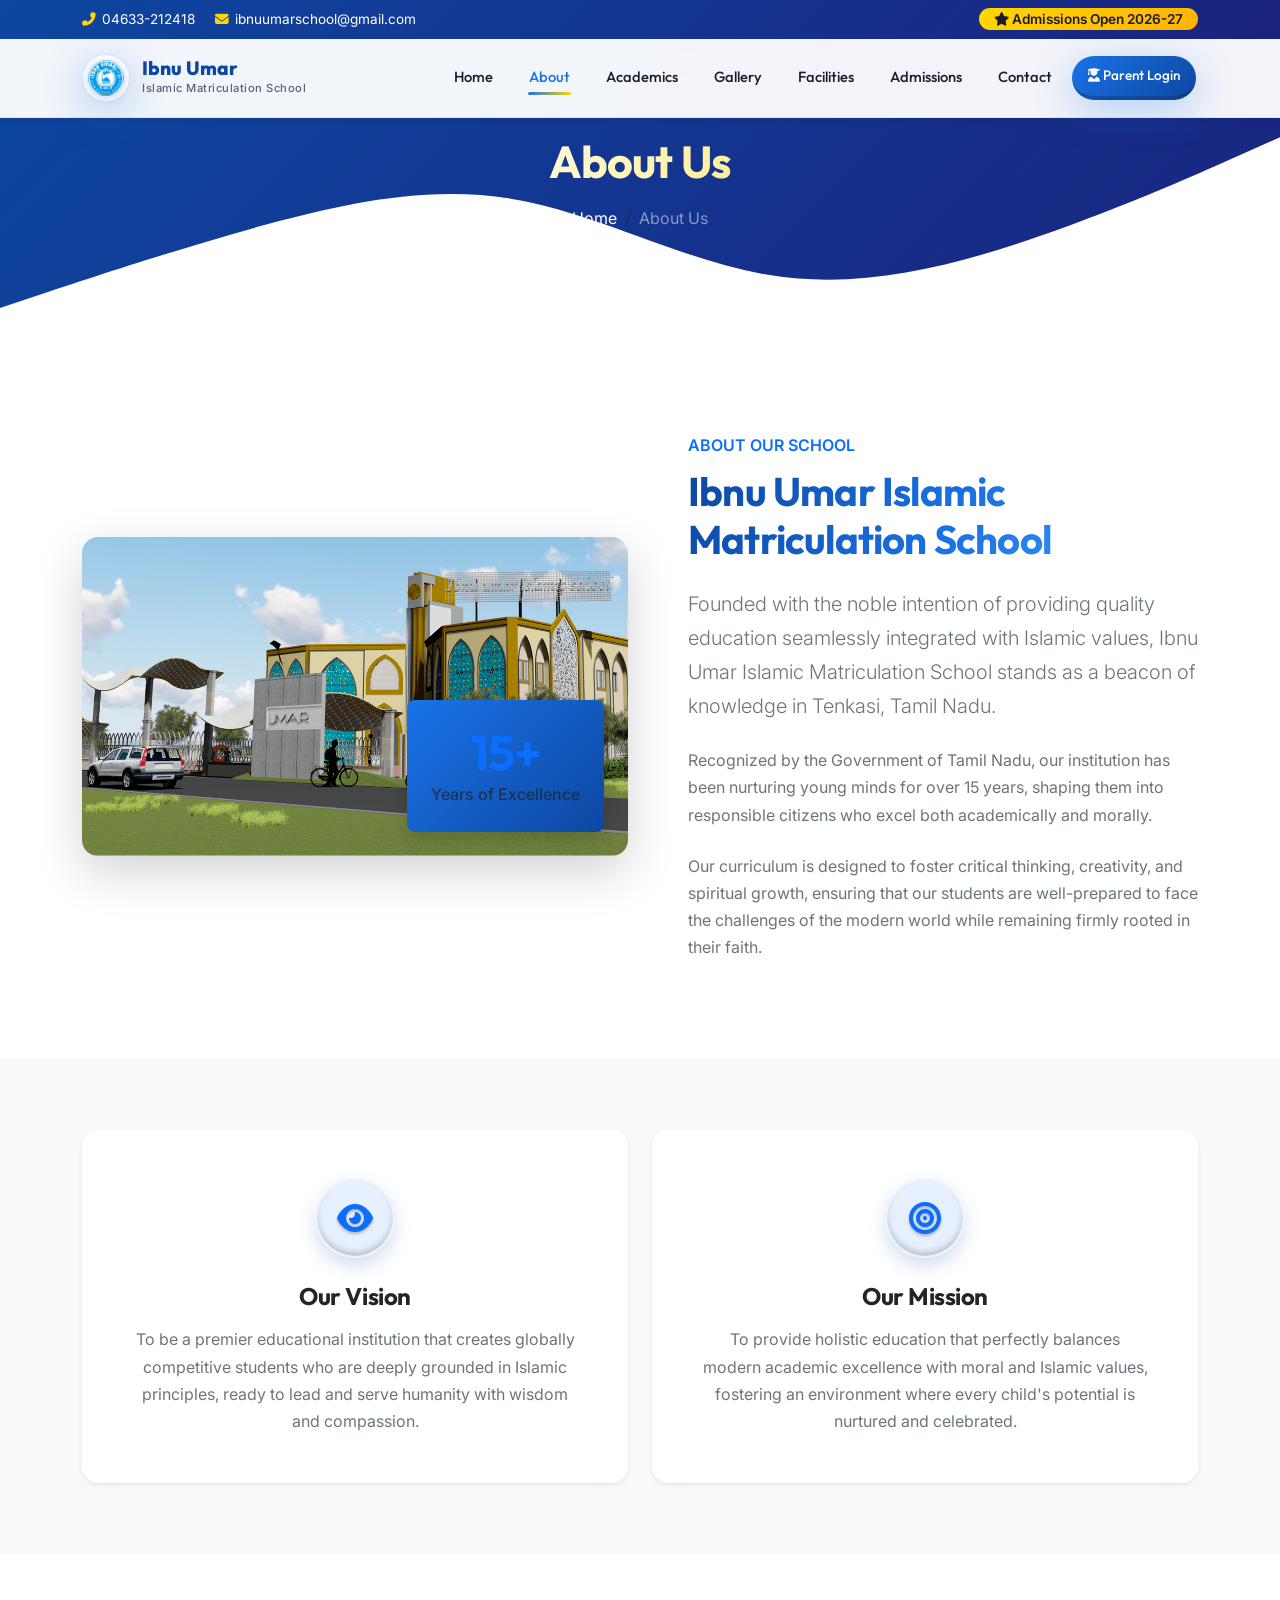
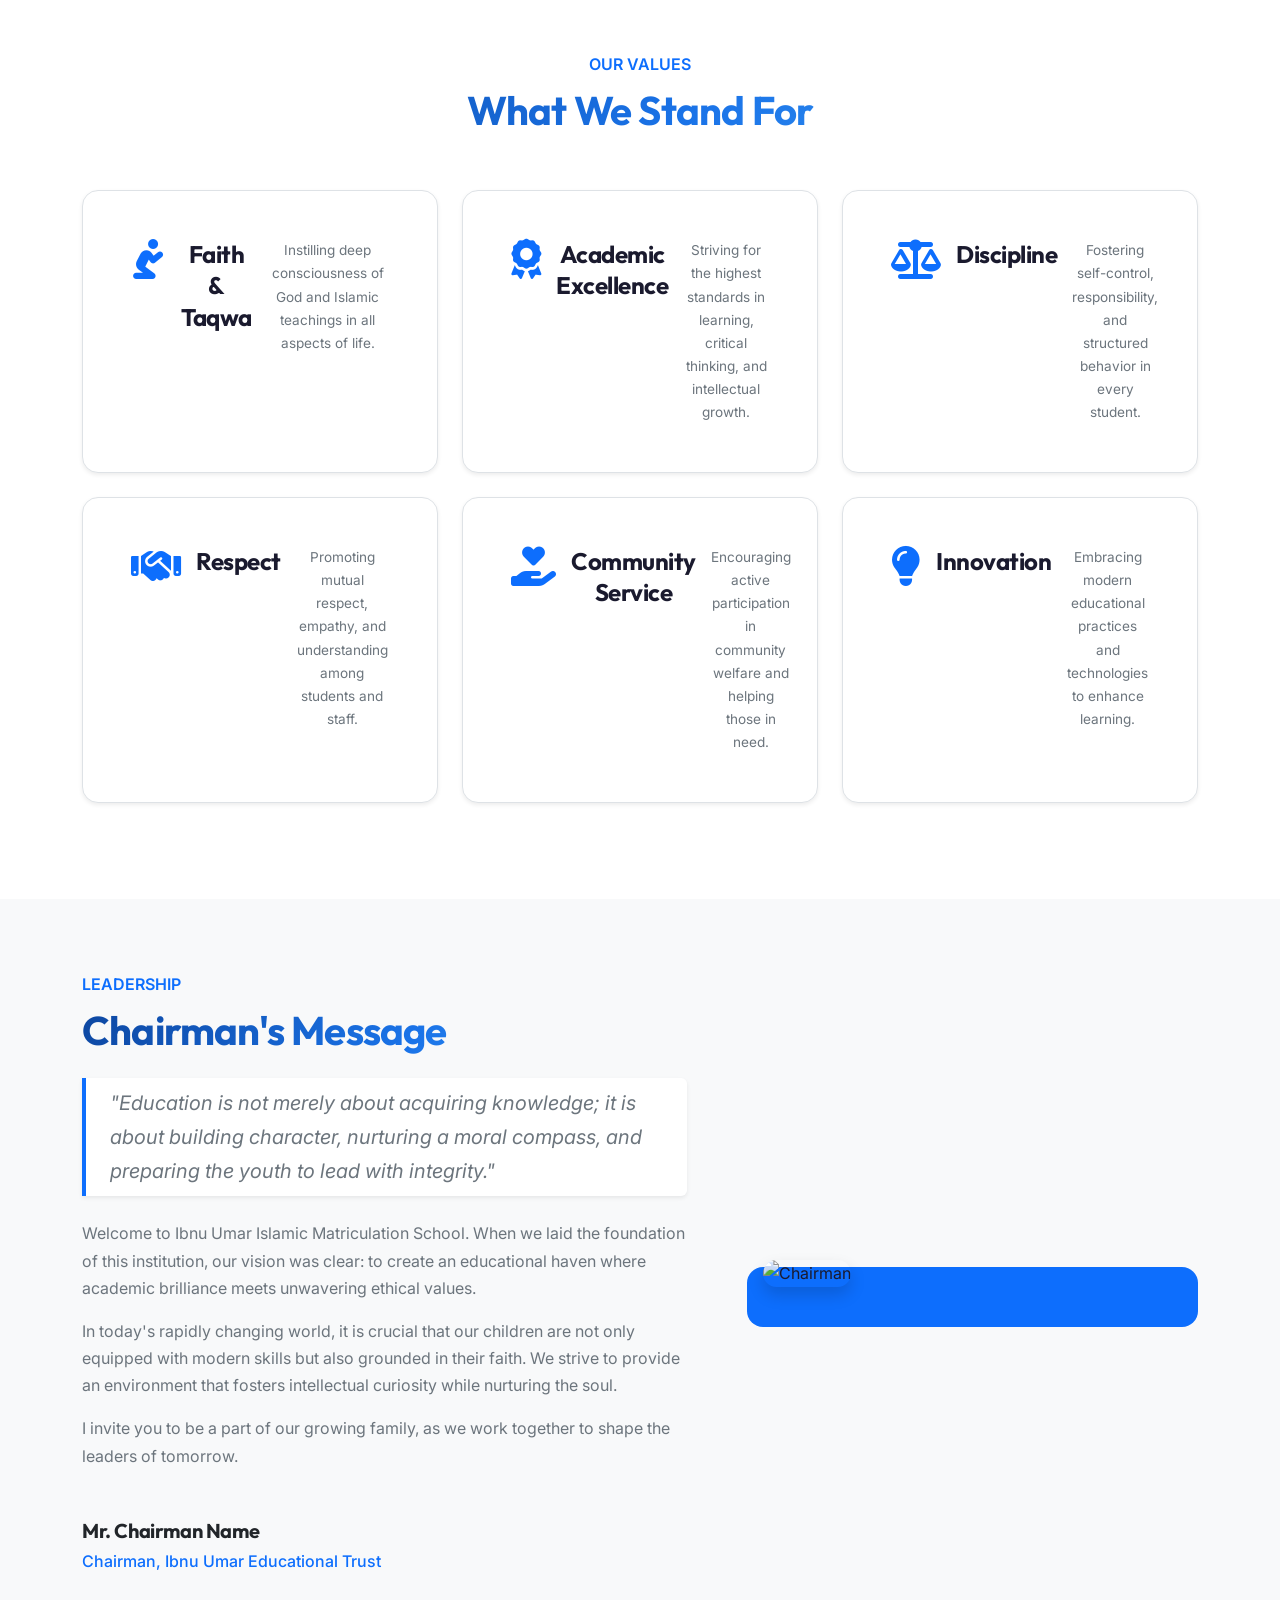
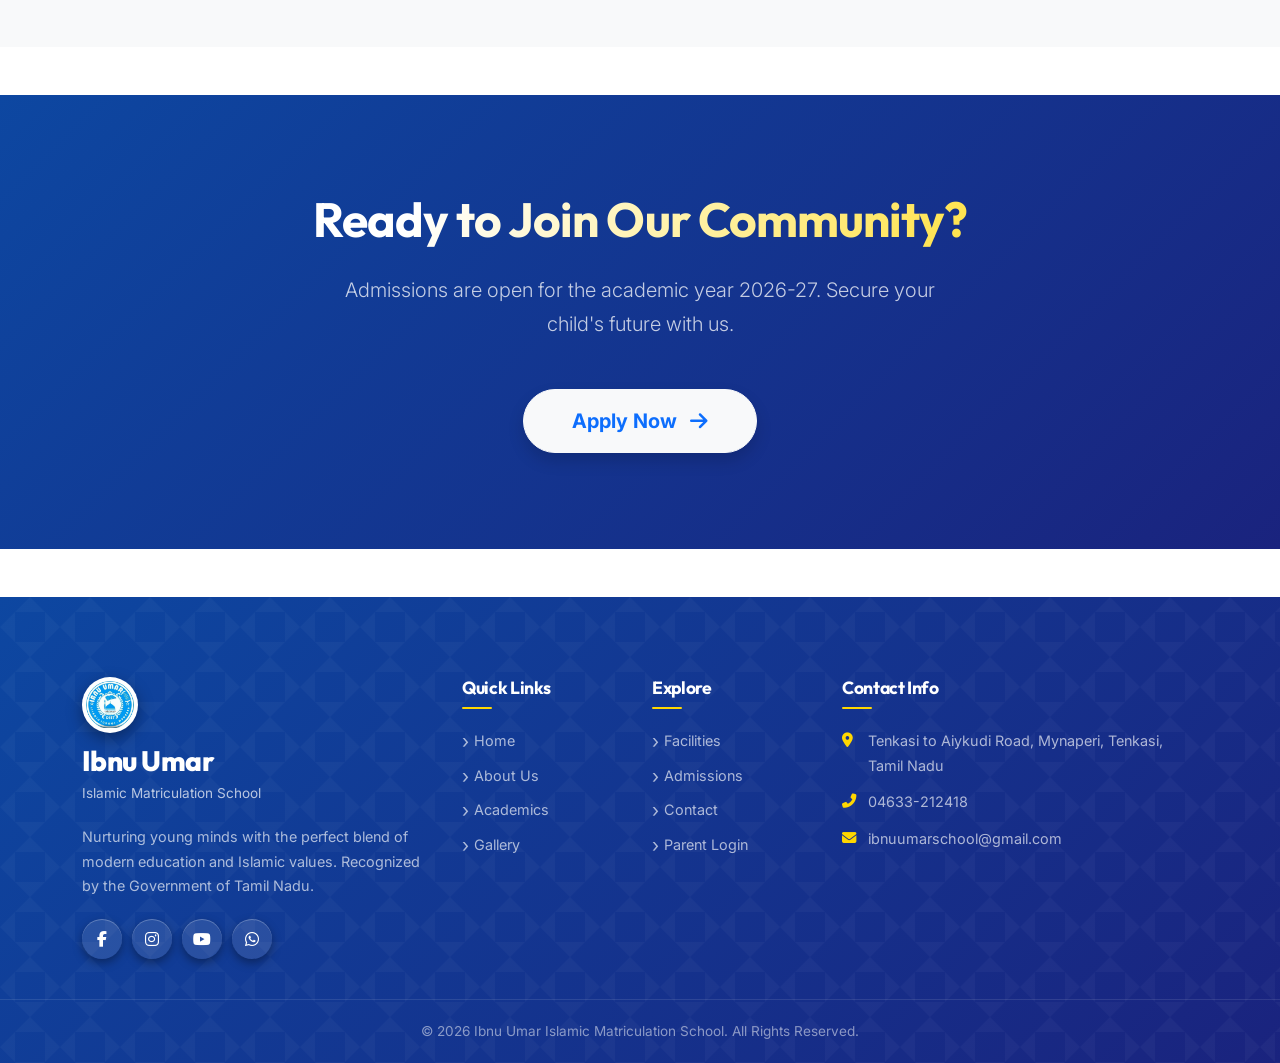
==== about.html @ 764c90fe "Add files via upload" ====
<!DOCTYPE html>
<html lang="en">
<head>
    <meta charset="UTF-8">
    <meta name="viewport" content="width=device-width, initial-scale=1.0">
    <meta name="theme-color" content="#0d47a1">
    <link rel="icon" type="image/png" href="images/logo.png">
    <title>About Us | Ibnu Umar Islamic Matriculation School</title>
    <!-- Bootstrap CSS -->
    <link href="https://cdn.jsdelivr.net/npm/bootstrap@5.3.2/dist/css/bootstrap.min.css" rel="stylesheet">
    <!-- Font Awesome -->
    <link href="https://cdnjs.cloudflare.com/ajax/libs/font-awesome/6.4.2/css/all.min.css" rel="stylesheet">
    <!-- AOS CSS -->
    <link href="https://cdn.jsdelivr.net/npm/aos@2.3.4/dist/aos.css" rel="stylesheet">
    <!-- Google Fonts -->
    <link href="https://fonts.googleapis.com/css2?family=Outfit:wght@400;500;600;700;800;900&family=Inter:wght@300;400;500;600&family=Amiri:wght@400;700&display=swap" rel="stylesheet">
    <!-- Custom CSS -->
    <link href="css/style.css" rel="stylesheet">
</head>
<body>
    <!-- Preloader -->
    <div id="preloader">
        <div class="loader"></div>
    </div>

    <!-- Top Bar -->
    <div class="top-bar">
        <div class="container">
            <div class="top-bar-content">
                <div class="top-bar-left">
                    <span><i class="fas fa-phone-alt"></i> 04633-212418</span>
                    <span><i class="fas fa-envelope"></i> ibnuumarschool@gmail.com</span>
                </div>
                <div class="top-bar-right">
                    <span class="admission-badge"><i class="fas fa-star"></i> Admissions Open 2026-27</span>
                </div>
            </div>
        </div>
    </div>

    <!-- Navbar -->
    <nav class="navbar navbar-expand-lg fixed-top" id="mainNavbar">
        <div class="container">
            <a class="navbar-brand" href="index.html">
                <div class="brand-wrapper">
                    <div class="brand-icon">
                        <img src="images/logo.png" alt="Ibnu Umar School Logo" class="brand-logo" onerror="this.remove()">
                    </div>
                    <div class="brand-text">
                        <span class="brand-name">Ibnu Umar</span>
                        <span class="brand-tagline">Islamic Matriculation School</span>
                    </div>
                </div>
            </a>
            <button class="navbar-toggler" type="button" data-bs-toggle="collapse" data-bs-target="#navbarNav">
                <span class="navbar-toggler-icon"></span>
            </button>
            <div class="collapse navbar-collapse" id="navbarNav">
                <ul class="navbar-nav ms-auto">
                    <li class="nav-item"><a class="nav-link" href="index.html">Home</a></li>
                    <li class="nav-item"><a class="nav-link active" href="about.html">About</a></li>
                    <li class="nav-item"><a class="nav-link" href="academics.html">Academics</a></li>
                    <li class="nav-item"><a class="nav-link" href="gallery.html">Gallery</a></li>
                    <li class="nav-item"><a class="nav-link" href="facilities.html">Facilities</a></li>
                    <li class="nav-item"><a class="nav-link" href="admissions.html">Admissions</a></li>
                    <li class="nav-item"><a class="nav-link" href="contact.html">Contact</a></li>
                    <li class="nav-item"><a class="nav-link btn-parent-login" href="https://ibnuumar.mspeducare.com/" target="_blank"><i class="fas fa-user-graduate"></i> Parent Login</a></li>
                </ul>
            </div>
        </div>
    </nav>

    <!-- Page Header Banner -->
    <header class="page-header position-relative bg-primary text-white pt-5">
        <div class="islamic-pattern"></div>
        <div class="container position-relative z-1 pt-5 pb-4">
            <div class="row align-items-center">
                <div class="col-12 text-center" data-aos="fade-up">
                    <h1 class="display-4 fw-bold mb-3">About Us</h1>
                    <nav aria-label="breadcrumb">
                        <ol class="breadcrumb justify-content-center mb-0">
                            <li class="breadcrumb-item"><a href="index.html" class="text-white text-decoration-none">Home</a></li>
                            <li class="breadcrumb-item active text-white-50" aria-current="page">About Us</li>
                        </ol>
                    </nav>
                </div>
            </div>
        </div>
        <div class="wave-bottom position-absolute bottom-0 w-100">
            <svg xmlns="http://www.w3.org/2000/svg" viewBox="0 0 1440 320"><path fill="#ffffff" fill-opacity="1" d="M0,288L48,272C96,256,192,224,288,197.3C384,171,480,149,576,165.3C672,181,768,235,864,250.7C960,267,1056,245,1152,213.3C1248,181,1344,139,1392,117.3L1440,96L1440,320L1392,320C1344,320,1248,320,1152,320C1056,320,960,320,864,320C768,320,672,320,576,320C480,320,384,320,288,320C192,320,96,320,48,320L0,320Z"></path></svg>
        </div>
    </header>

    <!-- About Us Section -->
    <section class="section-white py-5 my-5">
        <div class="container">
            <div class="row align-items-center gy-5">
                <div class="col-lg-6" data-aos="fade-right">
                    <div class="about-image-wrapper position-relative">
                        <img src="images/campus.png" alt="Ibnu Umar Islamic Matriculation School Building" class="img-fluid rounded-4 shadow-lg w-100">
                        <div class="experience-badge position-absolute bottom-0 end-0 bg-white p-4 m-4 rounded-3 shadow text-center">
                            <h3 class="text-primary fw-bold mb-0 display-5">15+</h3>
                            <p class="text-muted mb-0 fw-medium">Years of Excellence</p>
                        </div>
                    </div>
                </div>
                <div class="col-lg-6 ps-lg-5" data-aos="fade-left">
                    <span class="section-badge text-primary fw-semibold mb-2 d-inline-block text-uppercase letter-spacing-1">About Our School</span>
                    <h2 class="mb-4 fw-bold display-6">Ibnu Umar Islamic Matriculation School</h2>
                    <p class="text-secondary lead mb-4">Founded with the noble intention of providing quality education seamlessly integrated with Islamic values, Ibnu Umar Islamic Matriculation School stands as a beacon of knowledge in Tenkasi, Tamil Nadu.</p>
                    <p class="text-secondary mb-4">Recognized by the Government of Tamil Nadu, our institution has been nurturing young minds for over 15 years, shaping them into responsible citizens who excel both academically and morally.</p>
                    <p class="text-secondary mb-0">Our curriculum is designed to foster critical thinking, creativity, and spiritual growth, ensuring that our students are well-prepared to face the challenges of the modern world while remaining firmly rooted in their faith.</p>
                </div>
            </div>
        </div>
    </section>

    <!-- Vision & Mission Section -->
    <section class="section-light py-5 bg-light my-5">
        <div class="container py-4">
            <div class="row gy-4">
                <div class="col-md-6" data-aos="fade-up" data-aos-delay="100">
                    <div class="glass-card-white card border-0 shadow-sm h-100 p-5 rounded-4 bg-white transition-hover">
                        <div class="card-body text-center p-0">
                            <div class="icon-wrapper bg-primary bg-opacity-10 text-primary rounded-circle d-inline-flex align-items-center justify-content-center mb-4" style="width: 80px; height: 80px; font-size: 2rem;">
                                <i class="fas fa-eye"></i>
                            </div>
                            <h3 class="card-title h4 mb-3 fw-bold">Our Vision</h3>
                            <p class="card-text text-secondary mb-0">To be a premier educational institution that creates globally competitive students who are deeply grounded in Islamic principles, ready to lead and serve humanity with wisdom and compassion.</p>
                        </div>
                    </div>
                </div>
                <div class="col-md-6" data-aos="fade-up" data-aos-delay="200">
                    <div class="glass-card-white card border-0 shadow-sm h-100 p-5 rounded-4 bg-white transition-hover">
                        <div class="card-body text-center p-0">
                            <div class="icon-wrapper bg-primary bg-opacity-10 text-primary rounded-circle d-inline-flex align-items-center justify-content-center mb-4" style="width: 80px; height: 80px; font-size: 2rem;">
                                <i class="fas fa-bullseye"></i>
                            </div>
                            <h3 class="card-title h4 mb-3 fw-bold">Our Mission</h3>
                            <p class="card-text text-secondary mb-0">To provide holistic education that perfectly balances modern academic excellence with moral and Islamic values, fostering an environment where every child's potential is nurtured and celebrated.</p>
                        </div>
                    </div>
                </div>
            </div>
        </div>
    </section>

    <!-- Our Core Values Section -->
    <section class="section-white py-5 my-5">
        <div class="container">
            <div class="row mb-5" data-aos="fade-up">
                <div class="col-12 text-center">
                    <span class="section-badge text-primary fw-semibold mb-2 d-inline-block text-uppercase letter-spacing-1">Our Values</span>
                    <h2 class="fw-bold display-6">What We Stand For</h2>
                </div>
            </div>
            <div class="row g-4">
                <div class="col-lg-4 col-md-6" data-aos="fade-up" data-aos-delay="100">
                    <div class="value-card text-center p-5 rounded-4 border h-100 transition-hover bg-white shadow-sm hover-shadow">
                        <i class="fas fa-pray text-primary fs-1 mb-4"></i>
                        <h4 class="mb-3 fw-bold">Faith & Taqwa</h4>
                        <p class="text-secondary mb-0">Instilling deep consciousness of God and Islamic teachings in all aspects of life.</p>
                    </div>
                </div>
                <div class="col-lg-4 col-md-6" data-aos="fade-up" data-aos-delay="200">
                    <div class="value-card text-center p-5 rounded-4 border h-100 transition-hover bg-white shadow-sm hover-shadow">
                        <i class="fas fa-award text-primary fs-1 mb-4"></i>
                        <h4 class="mb-3 fw-bold">Academic Excellence</h4>
                        <p class="text-secondary mb-0">Striving for the highest standards in learning, critical thinking, and intellectual growth.</p>
                    </div>
                </div>
                <div class="col-lg-4 col-md-6" data-aos="fade-up" data-aos-delay="300">
                    <div class="value-card text-center p-5 rounded-4 border h-100 transition-hover bg-white shadow-sm hover-shadow">
                        <i class="fas fa-scale-balanced text-primary fs-1 mb-4"></i>
                        <h4 class="mb-3 fw-bold">Discipline</h4>
                        <p class="text-secondary mb-0">Fostering self-control, responsibility, and structured behavior in every student.</p>
                    </div>
                </div>
                <div class="col-lg-4 col-md-6" data-aos="fade-up" data-aos-delay="400">
                    <div class="value-card text-center p-5 rounded-4 border h-100 transition-hover bg-white shadow-sm hover-shadow">
                        <i class="fas fa-handshake text-primary fs-1 mb-4"></i>
                        <h4 class="mb-3 fw-bold">Respect</h4>
                        <p class="text-secondary mb-0">Promoting mutual respect, empathy, and understanding among students and staff.</p>
                    </div>
                </div>
                <div class="col-lg-4 col-md-6" data-aos="fade-up" data-aos-delay="500">
                    <div class="value-card text-center p-5 rounded-4 border h-100 transition-hover bg-white shadow-sm hover-shadow">
                        <i class="fas fa-hand-holding-heart text-primary fs-1 mb-4"></i>
                        <h4 class="mb-3 fw-bold">Community Service</h4>
                        <p class="text-secondary mb-0">Encouraging active participation in community welfare and helping those in need.</p>
                    </div>
                </div>
                <div class="col-lg-4 col-md-6" data-aos="fade-up" data-aos-delay="600">
                    <div class="value-card text-center p-5 rounded-4 border h-100 transition-hover bg-white shadow-sm hover-shadow">
                        <i class="fas fa-lightbulb text-primary fs-1 mb-4"></i>
                        <h4 class="mb-3 fw-bold">Innovation</h4>
                        <p class="text-secondary mb-0">Embracing modern educational practices and technologies to enhance learning.</p>
                    </div>
                </div>
            </div>
        </div>
    </section>

    <!-- Chairman's Message Section -->
    <section class="section-light py-5 bg-light my-5">
        <div class="container py-4">
            <div class="row align-items-center gy-5 flex-md-row-reverse">
                <div class="col-lg-5" data-aos="fade-left">
                    <div class="position-relative p-3">
                        <div class="position-absolute top-0 end-0 w-100 h-100 bg-primary rounded-4 opacity-10 mt-4 ms-4"></div>
                        <img src="https://placehold.co/500x600/1a73e8/ffffff?text=Chairman" alt="Chairman" class="img-fluid rounded-4 shadow position-relative w-100">
                    </div>
                </div>
                <div class="col-lg-7 pe-lg-5" data-aos="fade-right">
                    <span class="section-badge text-primary fw-semibold mb-2 d-inline-block text-uppercase letter-spacing-1">Leadership</span>
                    <h2 class="mb-4 fw-bold display-6">Chairman's Message</h2>
                    <blockquote class="blockquote mb-4 border-start border-primary border-4 ps-4 py-2 bg-white rounded-end shadow-sm">
                        <p class="fst-italic text-secondary mb-0">"Education is not merely about acquiring knowledge; it is about building character, nurturing a moral compass, and preparing the youth to lead with integrity."</p>
                    </blockquote>
                    <p class="text-secondary">Welcome to Ibnu Umar Islamic Matriculation School. When we laid the foundation of this institution, our vision was clear: to create an educational haven where academic brilliance meets unwavering ethical values.</p>
                    <p class="text-secondary">In today's rapidly changing world, it is crucial that our children are not only equipped with modern skills but also grounded in their faith. We strive to provide an environment that fosters intellectual curiosity while nurturing the soul.</p>
                    <p class="text-secondary">I invite you to be a part of our growing family, as we work together to shape the leaders of tomorrow.</p>
                    <div class="mt-5 d-flex align-items-center">
                        <div>
                            <h5 class="mb-1 fw-bold text-dark">Mr. Chairman Name</h5>
                            <p class="text-primary fw-medium mb-0">Chairman, Ibnu Umar Educational Trust</p>
                        </div>
                    </div>
                </div>
            </div>
        </div>
    </section>

    <!-- CTA Section -->
    <section class="section-gradient py-5 bg-primary text-white text-center position-relative overflow-hidden my-5">
        <div class="islamic-pattern opacity-25"></div>
        <div class="container position-relative z-1 py-5" data-aos="zoom-in">
            <h2 class="mb-4 fw-bold display-5">Ready to Join Our Community?</h2>
            <p class="lead mb-5 opacity-75 mx-auto" style="max-width: 600px;">Admissions are open for the academic year 2026-27. Secure your child's future with us.</p>
            <a href="admissions.html" class="btn btn-light btn-lg px-5 py-3 rounded-pill fw-bold text-primary shadow hover-scale transition-all">Apply Now <i class="fas fa-arrow-right ms-2"></i></a>
        </div>
    </section>

    <!-- Footer -->
    <footer class="footer" id="footer">
        <div class="footer-pattern"></div>
        <div class="container">
            <div class="row g-4">
                <div class="col-lg-4 col-md-6">
                    <div class="footer-widget">
                        <div class="footer-brand">
                            <img src="images/logo.png" alt="Ibnu Umar School Logo" class="footer-logo" onerror="this.remove()">
                            <h3>Ibnu Umar</h3>
                            <p>Islamic Matriculation School</p>
                        </div>
                        <p class="footer-desc">Nurturing young minds with the perfect blend of modern education and Islamic values. Recognized by the Government of Tamil Nadu.</p>
                        <div class="footer-social">
                            <a href="#"><i class="fab fa-facebook-f"></i></a>
                            <a href="#"><i class="fab fa-instagram"></i></a>
                            <a href="#"><i class="fab fa-youtube"></i></a>
                            <a href="#"><i class="fab fa-whatsapp"></i></a>
                        </div>
                    </div>
                </div>
                <div class="col-lg-2 col-md-6">
                    <div class="footer-widget">
                        <h4>Quick Links</h4>
                        <ul class="footer-links">
                            <li><a href="index.html">Home</a></li>
                            <li><a href="about.html">About Us</a></li>
                            <li><a href="academics.html">Academics</a></li>
                            <li><a href="gallery.html">Gallery</a></li>
                        </ul>
                    </div>
                </div>
                <div class="col-lg-2 col-md-6">
                    <div class="footer-widget">
                        <h4>Explore</h4>
                        <ul class="footer-links">
                            <li><a href="facilities.html">Facilities</a></li>
                            <li><a href="admissions.html">Admissions</a></li>
                            <li><a href="contact.html">Contact</a></li>
                            <li><a href="https://ibnuumar.mspeducare.com/" target="_blank">Parent Login</a></li>
                        </ul>
                    </div>
                </div>
                <div class="col-lg-4 col-md-6">
                    <div class="footer-widget">
                        <h4>Contact Info</h4>
                        <div class="footer-contact">
                            <p><i class="fas fa-map-marker-alt"></i> Tenkasi to Aiykudi Road, Mynaperi, Tenkasi, Tamil Nadu</p>
                            <p><i class="fas fa-phone-alt"></i> 04633-212418</p>
                            <p><i class="fas fa-envelope"></i> ibnuumarschool@gmail.com</p>
                        </div>
                    </div>
                </div>
            </div>
        </div>
        <div class="footer-bottom">
            <div class="container">
                <p>&copy; 2026 Ibnu Umar Islamic Matriculation School. All Rights Reserved.</p>
            </div>
        </div>
    </footer>

    <!-- Back to Top -->
    <button class="back-to-top" id="backToTop">
        <i class="fas fa-chevron-up"></i>
    </button>

    <!-- Bootstrap JS -->
    <script src="https://cdn.jsdelivr.net/npm/bootstrap@5.3.2/dist/js/bootstrap.bundle.min.js"></script>
    <!-- AOS JS -->
    <script src="https://cdn.jsdelivr.net/npm/aos@2.3.4/dist/aos.js"></script>
    <!-- Custom JS -->
    <script src="js/main.js"></script>
    <script>
        document.addEventListener('DOMContentLoaded', function() {
            AOS.init({
                duration: 800,
                once: true,
                offset: 50
            });
        });
    </script>
</body>
</html>
---- css/style.css ----
/* ============================================
   IBNU UMAR ISLAMIC MATRICULATION SCHOOL
   Custom Stylesheet — Design System
   ============================================ */

/* ---------- CSS Variables ---------- */
:root {
    --primary: #1a73e8;
    --primary-dark: #0d47a1;
    --primary-light: #4a9af5;
    --accent: #ffd700;
    --accent-dark: #c7a600;
    --bg-white: #ffffff;
    --bg-light: #f0f4ff;
    --bg-soft: #e8eeff;
    --text-dark: #1a1a2e;
    --text-muted: #5a6075;
    --text-light: #8892a8;
    --gradient-1: linear-gradient(135deg, #1a73e8 0%, #0d47a1 100%);
    --gradient-2: linear-gradient(135deg, #0d47a1 0%, #1a237e 100%);
    --gradient-3: linear-gradient(135deg, #ffd700 0%, #ffb300 100%);
    --gradient-gold: linear-gradient(135deg, #ffd700, #f0c000, #ffd700);
    --glass-bg: rgba(255, 255, 255, 0.15);
    --glass-border: rgba(255, 255, 255, 0.25);
    --shadow-sm: 0 2px 10px rgba(0, 0, 0, 0.08);
    --shadow-md: 0 5px 25px rgba(0, 0, 0, 0.1);
    --shadow-lg: 0 10px 40px rgba(0, 0, 0, 0.12);
    --shadow-xl: 0 20px 60px rgba(0, 0, 0, 0.15);
    --shadow-blue: 0 10px 40px rgba(26, 115, 232, 0.3);
    --shadow-gold: 0 5px 20px rgba(255, 215, 0, 0.4);
    --radius-sm: 8px;
    --radius-md: 12px;
    --radius-lg: 20px;
    --radius-xl: 30px;
    --font-heading: 'Outfit', 'Poppins', sans-serif;
    --font-body: 'Inter', sans-serif;
    --font-quote: 'Amiri', Georgia, serif;
    --transition: all 0.3s cubic-bezier(0.4, 0, 0.2, 1);
    --transition-slow: all 0.6s cubic-bezier(0.4, 0, 0.2, 1);
}

/* ---------- Reset & Base ---------- */
*,
*::before,
*::after {
    margin: 0;
    padding: 0;
    box-sizing: border-box;
}

html {
    scroll-behavior: smooth;
    scroll-padding-top: 100px;
}

body {
    font-family: var(--font-body);
    color: var(--text-dark);
    background: var(--bg-white);
    line-height: 1.7;
    overflow-x: hidden;
}

h1, h2, h3, h4, h5, h6 {
    font-family: var(--font-heading);
    font-weight: 700;
    line-height: 1.3;
    color: var(--text-dark);
    letter-spacing: -0.02em;
}

a {
    text-decoration: none;
    color: var(--primary);
    transition: var(--transition);
}

a:hover {
    color: var(--primary-dark);
}

img {
    max-width: 100%;
    height: auto;
}

/* ---------- Custom Scrollbar ---------- */
::-webkit-scrollbar {
    width: 10px;
}

::-webkit-scrollbar-track {
    background: var(--bg-light);
}

::-webkit-scrollbar-thumb {
    background: var(--primary);
    border-radius: 5px;
}

::-webkit-scrollbar-thumb:hover {
    background: var(--primary-dark);
}

/* ---------- Selection ---------- */
::selection {
    background: var(--primary);
    color: white;
}

/* ============================================
   TOP BAR
   ============================================ */
.top-bar {
    background: var(--gradient-2);
    color: white;
    padding: 8px 0;
    font-size: 0.85rem;
    position: relative;
    z-index: 1001;
}

.top-bar-content {
    display: flex;
    justify-content: space-between;
    align-items: center;
    flex-wrap: wrap;
    gap: 10px;
}

.top-bar-left {
    display: flex;
    gap: 20px;
    flex-wrap: wrap;
}

.top-bar-left span {
    display: flex;
    align-items: center;
    gap: 6px;
}

.top-bar-left span i {
    color: var(--accent);
}

.admission-badge {
    background: var(--gradient-3);
    color: var(--text-dark) !important;
    padding: 3px 15px;
    border-radius: 20px;
    font-weight: 600;
    animation: pulse-glow 2s infinite;
}

@keyframes pulse-glow {
    0%, 100% { box-shadow: 0 0 5px rgba(255, 215, 0, 0.5); }
    50% { box-shadow: 0 0 20px rgba(255, 215, 0, 0.8); }
}

/* ============================================
   NAVBAR
   ============================================ */
.navbar {
    background: rgba(255, 255, 255, 0.95);
    backdrop-filter: blur(20px);
    -webkit-backdrop-filter: blur(20px);
    box-shadow: var(--shadow-sm);
    padding: 10px 0;
    transition: var(--transition);
    top: var(--nav-top, 0px); /* JS pins this below the top bar + announcement ribbon */
    z-index: 1000;
    border-bottom: 1px solid rgba(26, 115, 232, 0.1);
}

.navbar.scrolled {
    padding: 5px 0;
    box-shadow: var(--shadow-md);
    background: rgba(255, 255, 255, 0.98);
}

.navbar.hidden {
    transform: translateY(-100%);
}

.brand-wrapper {
    display: flex;
    align-items: center;
    gap: 12px;
}

.brand-icon {
    width: 48px;
    height: 48px;
    background: var(--gradient-1);
    border-radius: 50%;
    display: flex;
    align-items: center;
    justify-content: center;
    color: white;
    font-size: 1.3rem;
    box-shadow: var(--shadow-blue);
    transition: var(--transition);
}

.navbar-brand:hover .brand-icon {
    transform: rotate(15deg) scale(1.1);
}

.brand-text {
    display: flex;
    flex-direction: column;
}

.brand-name {
    font-family: var(--font-heading);
    font-weight: 800;
    font-size: 1.2rem;
    color: var(--primary-dark);
    line-height: 1.1;
}

.brand-tagline {
    font-size: 0.7rem;
    color: var(--text-muted);
    font-weight: 500;
    letter-spacing: 0.5px;
}

.navbar-nav .nav-link {
    font-family: var(--font-heading);
    font-weight: 500;
    color: var(--text-dark);
    padding: 8px 16px !important;
    margin: 0 2px;
    border-radius: var(--radius-sm);
    position: relative;
    transition: var(--transition);
    font-size: 0.92rem;
}

.navbar-nav .nav-link::after {
    content: '';
    position: absolute;
    bottom: 2px;
    left: 50%;
    width: 0;
    height: 2px;
    background: var(--gradient-1);
    transition: var(--transition);
    transform: translateX(-50%);
    border-radius: 2px;
}

.navbar-nav .nav-link:hover,
.navbar-nav .nav-link.active {
    color: var(--primary);
}

.navbar-nav .nav-link:hover::after,
.navbar-nav .nav-link.active::after {
    width: 60%;
}

.btn-parent-login {
    background: var(--gradient-1) !important;
    color: white !important;
    border-radius: var(--radius-xl) !important;
    padding: 8px 20px !important;
    font-size: 0.85rem !important;
    box-shadow: var(--shadow-blue);
}

.btn-parent-login:hover {
    transform: translateY(-2px);
    box-shadow: 0 15px 40px rgba(26, 115, 232, 0.4);
}

.btn-parent-login::after {
    display: none !important;
}

.navbar-toggler {
    border: 2px solid var(--primary);
    padding: 6px 10px;
    border-radius: var(--radius-sm);
}

.navbar-toggler-icon {
    background-image: url("data:image/svg+xml,%3csvg xmlns='http://www.w3.org/2000/svg' viewBox='0 0 30 30'%3e%3cpath stroke='%231a73e8' stroke-linecap='round' stroke-miterlimit='10' stroke-width='2' d='M4 7h22M4 15h22M4 23h22'/%3e%3c/svg%3e") !important;
}

/* ============================================
   HERO SECTION
   ============================================ */
.hero-section {
    min-height: 100vh;
    display: flex;
    align-items: center;
    position: relative;
    overflow: hidden;
    background: var(--gradient-2);
    padding-top: 96px;
}

#particles-canvas {
    position: absolute;
    top: 0;
    left: 0;
    width: 100%;
    height: 100%;
    z-index: 1;
}

.hero-islamic-pattern {
    position: absolute;
    top: 0;
    left: 0;
    width: 100%;
    height: 100%;
    opacity: 0.05;
    background-image: url("data:image/svg+xml,%3Csvg xmlns='http://www.w3.org/2000/svg' width='80' height='80' viewBox='0 0 80 80'%3E%3Cg fill='%23ffffff' fill-opacity='1'%3E%3Cpath d='M40 0L20 20h40L40 0zM0 40l20-20v40L0 40zm80 0L60 20v40l20-20zM40 80l20-20H20l20 20zM40 40l20-20H20l20 20zm0 0l20 20H20l20-20z'/%3E%3C/g%3E%3C/svg%3E");
    z-index: 0;
}

.hero-content {
    position: relative;
    z-index: 2;
    color: white;
    padding: 40px 0;
}

.hero-content .hero-badge {
    display: inline-block;
    background: rgba(255, 215, 0, 0.2);
    border: 1px solid var(--accent);
    color: var(--accent);
    padding: 6px 20px;
    border-radius: var(--radius-xl);
    font-size: 0.85rem;
    font-weight: 600;
    margin-bottom: 20px;
    letter-spacing: 1px;
    text-transform: uppercase;
}

.hero-content h1 {
    font-size: 3.5rem;
    font-weight: 800;
    color: white;
    margin-bottom: 10px;
    line-height: 1.1;
}

.hero-content h1 .text-gold {
    color: var(--accent);
    display: block;
}

.typing-wrapper {
    height: 40px;
    margin-bottom: 25px;
}

.typing-text {
    font-size: 1.3rem;
    color: rgba(255, 255, 255, 0.85);
    font-weight: 300;
    border-right: 2px solid var(--accent);
    padding-right: 5px;
    animation: blink-cursor 0.7s step-end infinite;
}

@keyframes blink-cursor {
    from, to { border-color: transparent; }
    50% { border-color: var(--accent); }
}

.hero-content p {
    font-size: 1.1rem;
    opacity: 0.85;
    max-width: 500px;
    margin-bottom: 30px;
    line-height: 1.8;
}

.hero-buttons {
    display: flex;
    gap: 15px;
    flex-wrap: wrap;
}

.hero-image-wrapper {
    position: relative;
    z-index: 2;
}

.hero-image-wrapper img {
    border-radius: var(--radius-lg);
    box-shadow: var(--shadow-xl);
}

.hero-floating-card {
    position: absolute;
    background: rgba(255, 255, 255, 0.95);
    backdrop-filter: blur(10px);
    border-radius: var(--radius-md);
    padding: 15px 20px;
    box-shadow: var(--shadow-lg);
    animation: float 3s ease-in-out infinite;
    z-index: 3;
}

.hero-floating-card.card-1 {
    top: 10%;
    right: -20px;
    animation-delay: 0s;
}

.hero-floating-card.card-2 {
    bottom: 15%;
    left: -20px;
    animation-delay: 1.5s;
}

.hero-floating-card i {
    font-size: 1.5rem;
    color: var(--primary);
    margin-right: 10px;
}

.hero-floating-card .card-number {
    font-size: 1.5rem;
    font-weight: 800;
    color: var(--primary-dark);
    font-family: var(--font-heading);
}

.hero-floating-card .card-label {
    font-size: 0.75rem;
    color: var(--text-muted);
    display: block;
}

@keyframes float {
    0%, 100% { transform: translateY(0px); }
    50% { transform: translateY(-15px); }
}

/* Hero Wave */
.hero-wave {
    position: absolute;
    bottom: -2px;
    left: 0;
    width: 100%;
    z-index: 5;
    line-height: 0;
}

.hero-wave svg {
    width: 100%;
    height: 120px;
}

/* ============================================
   BUTTONS
   ============================================ */
.btn-primary-custom {
    background: var(--gradient-1);
    color: white;
    padding: 14px 35px;
    border-radius: var(--radius-xl);
    font-family: var(--font-heading);
    font-weight: 600;
    font-size: 0.95rem;
    border: none;
    cursor: pointer;
    position: relative;
    overflow: hidden;
    display: inline-flex;
    align-items: center;
    gap: 8px;
    transition: var(--transition);
    box-shadow: var(--shadow-blue);
}

.btn-primary-custom:hover {
    transform: translateY(-3px);
    box-shadow: 0 15px 40px rgba(26, 115, 232, 0.4);
    color: white;
}

.btn-primary-custom::before {
    content: '';
    position: absolute;
    top: 0;
    left: -100%;
    width: 100%;
    height: 100%;
    background: linear-gradient(90deg, transparent, rgba(255, 255, 255, 0.2), transparent);
    transition: 0.5s;
}

.btn-primary-custom:hover::before {
    left: 100%;
}

.btn-outline-custom {
    background: transparent;
    color: white;
    padding: 14px 35px;
    border-radius: var(--radius-xl);
    font-family: var(--font-heading);
    font-weight: 600;
    font-size: 0.95rem;
    border: 2px solid rgba(255, 255, 255, 0.4);
    cursor: pointer;
    display: inline-flex;
    align-items: center;
    gap: 8px;
    transition: var(--transition);
}

.btn-outline-custom:hover {
    background: white;
    color: var(--primary-dark);
    border-color: white;
    transform: translateY(-3px);
}

.btn-gold {
    background: var(--gradient-3);
    color: var(--text-dark);
    padding: 14px 35px;
    border-radius: var(--radius-xl);
    font-family: var(--font-heading);
    font-weight: 600;
    border: none;
    cursor: pointer;
    display: inline-flex;
    align-items: center;
    gap: 8px;
    transition: var(--transition);
    box-shadow: var(--shadow-gold);
}

.btn-gold:hover {
    transform: translateY(-3px);
    box-shadow: 0 15px 40px rgba(255, 215, 0, 0.5);
    color: var(--text-dark);
}

/* Glowing button animation */
.btn-glow {
    animation: glow-pulse 2s ease-in-out infinite;
}

@keyframes glow-pulse {
    0%, 100% { box-shadow: 0 0 5px rgba(26, 115, 232, 0.4), 0 0 10px rgba(26, 115, 232, 0.2); }
    50% { box-shadow: 0 0 20px rgba(26, 115, 232, 0.6), 0 0 40px rgba(26, 115, 232, 0.3); }
}

/* ============================================
   SECTION STYLES
   ============================================ */
.section {
    padding: 100px 0;
    position: relative;
}

.section-light {
    background: var(--bg-light);
}

.section-white {
    background: var(--bg-white);
}

.section-gradient {
    background: var(--gradient-2);
    color: white;
}

.section-header {
    text-align: center;
    margin-bottom: 60px;
    position: relative;
}

.section-header .section-badge {
    display: inline-block;
    background: rgba(26, 115, 232, 0.1);
    color: var(--primary);
    padding: 5px 18px;
    border-radius: var(--radius-xl);
    font-size: 0.8rem;
    font-weight: 600;
    margin-bottom: 15px;
    letter-spacing: 2px;
    text-transform: uppercase;
}

.section-gradient .section-badge {
    background: rgba(255, 215, 0, 0.2);
    color: var(--accent);
}

.section-header h2 {
    font-size: 2.5rem;
    font-weight: 800;
    margin-bottom: 15px;
}

.section-gradient .section-header h2 {
    color: white;
}

.section-header p {
    font-size: 1.05rem;
    color: var(--text-muted);
    max-width: 600px;
    margin: 0 auto;
}

.section-gradient .section-header p {
    color: rgba(255, 255, 255, 0.75);
}

/* Islamic decorative divider */
.islamic-divider {
    display: flex;
    align-items: center;
    justify-content: center;
    gap: 12px;
    margin: 10px auto 0;
    width: fit-content;
}

.islamic-divider .line {
    width: 50px;
    height: 2px;
    background: var(--gradient-1);
    border-radius: 2px;
}

.islamic-divider .diamond {
    width: 10px;
    height: 10px;
    background: var(--accent);
    transform: rotate(45deg);
    border-radius: 2px;
}

.section-gradient .islamic-divider .line {
    background: var(--gradient-3);
}

/* ============================================
   WAVE DIVIDERS
   ============================================ */
.wave-divider {
    position: relative;
    line-height: 0;
    margin-top: -1px;
}

.wave-divider svg {
    width: 100%;
    height: 80px;
    display: block;
}

.wave-divider-flip {
    transform: scaleY(-1);
    margin-bottom: -1px;
    margin-top: 0;
}

/* ============================================
   STATS COUNTER SECTION
   ============================================ */
.stats-section {
    padding: 60px 0;
    background: var(--bg-white);
    position: relative;
}

.stat-card {
    text-align: center;
    padding: 30px 20px;
    border-radius: var(--radius-lg);
    transition: var(--transition);
    position: relative;
}

.stat-card:hover {
    transform: translateY(-5px);
}

.stat-icon {
    width: 70px;
    height: 70px;
    margin: 0 auto 15px;
    background: var(--bg-soft);
    border-radius: 50%;
    display: flex;
    align-items: center;
    justify-content: center;
    font-size: 1.5rem;
    color: var(--primary);
    transition: var(--transition);
}

.stat-card:hover .stat-icon {
    background: var(--gradient-1);
    color: white;
    box-shadow: var(--shadow-blue);
    transform: scale(1.1);
}

.stat-number {
    font-size: 2.5rem;
    font-weight: 800;
    color: var(--primary-dark);
    font-family: var(--font-heading);
    line-height: 1;
    margin-bottom: 5px;
}

.stat-label {
    font-size: 0.9rem;
    color: var(--text-muted);
    font-weight: 500;
}

/* ============================================
   FEATURE / WHY CHOOSE US CARDS
   ============================================ */
.feature-card {
    background: white;
    border-radius: var(--radius-lg);
    padding: 40px 30px;
    text-align: center;
    box-shadow: var(--shadow-sm);
    transition: var(--transition);
    position: relative;
    overflow: hidden;
    border: 1px solid rgba(26, 115, 232, 0.08);
    height: 100%;
}

.feature-card::before {
    content: '';
    position: absolute;
    top: 0;
    left: 0;
    width: 100%;
    height: 4px;
    background: var(--gradient-1);
    transform: scaleX(0);
    transition: var(--transition);
}

.feature-card:hover::before {
    transform: scaleX(1);
}

.feature-card:hover {
    transform: translateY(-10px);
    box-shadow: var(--shadow-lg);
}

.feature-icon {
    width: 80px;
    height: 80px;
    margin: 0 auto 20px;
    background: var(--bg-soft);
    border-radius: var(--radius-md);
    display: flex;
    align-items: center;
    justify-content: center;
    font-size: 2rem;
    color: var(--primary);
    transition: var(--transition);
}

.feature-card:hover .feature-icon {
    background: var(--gradient-1);
    color: white;
    box-shadow: var(--shadow-blue);
    border-radius: 50%;
    transform: rotateY(180deg);
}

.feature-card h4 {
    font-size: 1.15rem;
    margin-bottom: 12px;
    font-weight: 700;
}

.feature-card p {
    color: var(--text-muted);
    font-size: 0.92rem;
    line-height: 1.7;
}

/* ============================================
   GLASSMORPHISM CARDS
   ============================================ */
.glass-card {
    background: var(--glass-bg);
    backdrop-filter: blur(20px);
    -webkit-backdrop-filter: blur(20px);
    border: 1px solid var(--glass-border);
    border-radius: var(--radius-lg);
    padding: 40px;
    color: white;
    transition: var(--transition);
}

.glass-card:hover {
    background: rgba(255, 255, 255, 0.2);
    transform: translateY(-5px);
}

/* White glassmorphism */
.glass-card-white {
    background: rgba(255, 255, 255, 0.75);
    backdrop-filter: blur(20px);
    -webkit-backdrop-filter: blur(20px);
    border: 1px solid rgba(255, 255, 255, 0.5);
    border-radius: var(--radius-lg);
    padding: 40px;
    box-shadow: var(--shadow-md);
    transition: var(--transition);
}

.glass-card-white:hover {
    background: rgba(255, 255, 255, 0.9);
    transform: translateY(-5px);
    box-shadow: var(--shadow-lg);
}

/* ============================================
   3D TILT CARD
   ============================================ */
.tilt-card {
    background: white;
    border-radius: var(--radius-lg);
    padding: 35px 25px;
    text-align: center;
    box-shadow: var(--shadow-md);
    transition: var(--transition-slow);
    transform-style: preserve-3d;
    perspective: 1000px;
    border: 1px solid rgba(26, 115, 232, 0.08);
    height: 100%;
}

.tilt-card:hover {
    box-shadow: var(--shadow-xl);
}

.tilt-card-inner {
    transform: translateZ(30px);
    transition: var(--transition);
}

.tilt-card .tilt-icon {
    width: 80px;
    height: 80px;
    margin: 0 auto 20px;
    background: var(--gradient-1);
    border-radius: 50%;
    display: flex;
    align-items: center;
    justify-content: center;
    font-size: 1.8rem;
    color: white;
    box-shadow: var(--shadow-blue);
    transition: var(--transition);
}

.tilt-card:hover .tilt-icon {
    transform: translateZ(50px) scale(1.1);
}

.tilt-card h4 {
    font-size: 1.1rem;
    margin-bottom: 12px;
    font-weight: 700;
}

.tilt-card p {
    color: var(--text-muted);
    font-size: 0.9rem;
    line-height: 1.7;
}

/* ============================================
   PRINCIPAL / MESSAGE SECTION
   ============================================ */
.message-section {
    position: relative;
    overflow: hidden;
}

.message-section .parallax-bg {
    position: absolute;
    top: 0;
    left: 0;
    width: 100%;
    height: 120%;
    background: url('data:image/svg+xml,<svg xmlns="http://www.w3.org/2000/svg" viewBox="0 0 1440 320"><path fill="%230d47a1" fill-opacity="0.03" d="M0,96L48,112C96,128,192,160,288,186.7C384,213,480,235,576,213.3C672,192,768,128,864,128C960,128,1056,192,1152,208C1248,224,1344,192,1392,176L1440,160L1440,320L1392,320C1344,320,1248,320,1152,320C1056,320,960,320,864,320C768,320,672,320,576,320C480,320,384,320,288,320C192,320,96,320,48,320L0,320Z"></path></svg>') no-repeat bottom center;
    background-size: cover;
    z-index: 0;
}

/* ============================================
   TESTIMONIALS
   ============================================ */
.testimonial-card {
    background: white;
    border-radius: var(--radius-lg);
    padding: 35px;
    box-shadow: var(--shadow-sm);
    position: relative;
    border: 1px solid rgba(26, 115, 232, 0.08);
    transition: var(--transition);
    height: 100%;
}

.testimonial-card:hover {
    box-shadow: var(--shadow-md);
    transform: translateY(-5px);
}

.testimonial-card .quote-icon {
    font-size: 2.5rem;
    color: var(--primary);
    opacity: 0.15;
    position: absolute;
    top: 20px;
    right: 25px;
}

.testimonial-card p {
    font-size: 0.95rem;
    color: var(--text-muted);
    line-height: 1.8;
    font-style: italic;
    margin-bottom: 20px;
}

.testimonial-author {
    display: flex;
    align-items: center;
    gap: 12px;
}

.testimonial-author img {
    width: 50px;
    height: 50px;
    border-radius: 50%;
    object-fit: cover;
    border: 3px solid var(--bg-soft);
}

.testimonial-author-info h5 {
    font-size: 0.95rem;
    font-weight: 600;
    margin-bottom: 2px;
}

.testimonial-author-info span {
    font-size: 0.8rem;
    color: var(--text-light);
}

/* ============================================
   CTA SECTION
   ============================================ */
.cta-section {
    position: relative;
    padding: 80px 0;
    overflow: hidden;
}

.cta-section .cta-content {
    position: relative;
    z-index: 2;
    text-align: center;
    color: white;
}

.cta-section h2 {
    color: white;
    font-size: 2.5rem;
    margin-bottom: 15px;
}

.cta-section p {
    color: rgba(255, 255, 255, 0.8);
    font-size: 1.1rem;
    max-width: 600px;
    margin: 0 auto 30px;
}

/* ============================================
   GALLERY
   ============================================ */
.gallery-filters {
    display: flex;
    justify-content: center;
    gap: 10px;
    margin-bottom: 40px;
    flex-wrap: wrap;
}

.gallery-filter-btn {
    padding: 8px 25px;
    border-radius: var(--radius-xl);
    border: 2px solid var(--primary);
    background: transparent;
    color: var(--primary);
    font-family: var(--font-heading);
    font-weight: 500;
    font-size: 0.9rem;
    cursor: pointer;
    transition: var(--transition);
}

.gallery-filter-btn:hover,
.gallery-filter-btn.active {
    background: var(--gradient-1);
    color: white;
    border-color: var(--primary);
    box-shadow: var(--shadow-blue);
}

.gallery-grid {
    display: grid;
    grid-template-columns: repeat(auto-fill, minmax(280px, 1fr));
    gap: 20px;
}

.gallery-item {
    position: relative;
    border-radius: var(--radius-md);
    overflow: hidden;
    cursor: pointer;
    aspect-ratio: 4/3;
    box-shadow: var(--shadow-sm);
    transition: var(--transition);
}

.gallery-item img {
    width: 100%;
    height: 100%;
    object-fit: cover;
    transition: var(--transition-slow);
}

.gallery-item:hover img {
    transform: scale(1.1);
}

.gallery-item .gallery-overlay {
    position: absolute;
    inset: 0;
    background: linear-gradient(to top, rgba(13, 71, 161, 0.8) 0%, transparent 60%);
    display: flex;
    align-items: flex-end;
    padding: 20px;
    opacity: 0;
    transition: var(--transition);
}

.gallery-item:hover .gallery-overlay {
    opacity: 1;
}

.gallery-overlay h5 {
    color: white;
    font-size: 1rem;
    font-weight: 600;
    transform: translateY(10px);
    transition: var(--transition);
}

.gallery-item:hover .gallery-overlay h5 {
    transform: translateY(0);
}

.gallery-overlay .zoom-icon {
    position: absolute;
    top: 50%;
    left: 50%;
    transform: translate(-50%, -50%) scale(0);
    width: 50px;
    height: 50px;
    background: rgba(255, 255, 255, 0.9);
    border-radius: 50%;
    display: flex;
    align-items: center;
    justify-content: center;
    color: var(--primary);
    font-size: 1.2rem;
    transition: var(--transition);
}

.gallery-item:hover .zoom-icon {
    transform: translate(-50%, -50%) scale(1);
}

/* Lightbox */
.lightbox {
    position: fixed;
    inset: 0;
    background: rgba(0, 0, 0, 0.92);
    z-index: 9999;
    display: none;
    align-items: center;
    justify-content: center;
    padding: 20px;
    opacity: 0;
    transition: opacity 0.3s ease;
}

.lightbox.active {
    display: flex;
    opacity: 1;
}

.lightbox img {
    max-width: 90%;
    max-height: 85vh;
    border-radius: var(--radius-md);
    box-shadow: 0 20px 60px rgba(0, 0, 0, 0.5);
}

.lightbox-close {
    position: absolute;
    top: 20px;
    right: 30px;
    font-size: 2rem;
    color: white;
    cursor: pointer;
    background: none;
    border: none;
    transition: var(--transition);
    z-index: 10;
}

.lightbox-close:hover {
    color: var(--accent);
    transform: rotate(90deg);
}

/* ============================================
   TIMELINE (ADMISSIONS)
   ============================================ */
.timeline {
    position: relative;
    padding: 20px 0;
}

.timeline::before {
    content: '';
    position: absolute;
    left: 50%;
    transform: translateX(-50%);
    top: 0;
    bottom: 0;
    width: 3px;
    background: var(--gradient-1);
    border-radius: 3px;
}

.timeline-item {
    position: relative;
    width: 50%;
    padding: 20px 40px;
}

.timeline-item:nth-child(odd) {
    left: 0;
    text-align: right;
}

.timeline-item:nth-child(even) {
    left: 50%;
    text-align: left;
}

.timeline-item::before {
    content: '';
    position: absolute;
    top: 30px;
    width: 20px;
    height: 20px;
    background: var(--gradient-1);
    border-radius: 50%;
    border: 4px solid var(--bg-white);
    box-shadow: var(--shadow-blue);
    z-index: 2;
}

.timeline-item:nth-child(odd)::before {
    right: -10px;
}

.timeline-item:nth-child(even)::before {
    left: -10px;
}

.timeline-content {
    background: white;
    border-radius: var(--radius-md);
    padding: 25px;
    box-shadow: var(--shadow-sm);
    border: 1px solid rgba(26, 115, 232, 0.08);
    transition: var(--transition);
}

.timeline-content:hover {
    box-shadow: var(--shadow-md);
    transform: translateY(-5px);
}

.timeline-step {
    display: inline-block;
    background: var(--gradient-1);
    color: white;
    width: 35px;
    height: 35px;
    border-radius: 50%;
    display: flex;
    align-items: center;
    justify-content: center;
    font-weight: 700;
    font-size: 0.9rem;
    margin-bottom: 10px;
    box-shadow: var(--shadow-blue);
}

.timeline-item:nth-child(odd) .timeline-step {
    margin-left: auto;
}

.timeline-content h4 {
    font-size: 1.1rem;
    margin-bottom: 8px;
}

.timeline-content p {
    color: var(--text-muted);
    font-size: 0.9rem;
}

/* ============================================
   CONTACT FORM
   ============================================ */
.contact-form .form-control {
    border: 2px solid var(--bg-soft);
    border-radius: var(--radius-md);
    padding: 14px 20px;
    font-size: 0.95rem;
    font-family: var(--font-body);
    transition: var(--transition);
    background: var(--bg-white);
}

.contact-form .form-control:focus {
    border-color: var(--primary);
    box-shadow: 0 0 0 4px rgba(26, 115, 232, 0.1);
    outline: none;
}

.contact-form label {
    font-weight: 500;
    font-size: 0.9rem;
    margin-bottom: 6px;
    color: var(--text-dark);
}

.contact-info-card {
    text-align: center;
    padding: 35px 20px;
    border-radius: var(--radius-lg);
    transition: var(--transition);
    height: 100%;
}

.contact-info-card .info-icon {
    width: 70px;
    height: 70px;
    margin: 0 auto 15px;
    background: var(--gradient-1);
    border-radius: 50%;
    display: flex;
    align-items: center;
    justify-content: center;
    font-size: 1.5rem;
    color: white;
    box-shadow: var(--shadow-blue);
    transition: var(--transition);
}

.contact-info-card:hover .info-icon {
    transform: scale(1.1) rotate(10deg);
}

.contact-info-card h5 {
    font-size: 1rem;
    margin-bottom: 8px;
}

.contact-info-card p {
    color: var(--text-muted);
    font-size: 0.9rem;
}

/* Google Map */
.map-wrapper {
    border-radius: var(--radius-lg);
    overflow: hidden;
    box-shadow: var(--shadow-md);
    border: 3px solid var(--bg-soft);
}

.map-wrapper iframe {
    width: 100%;
    height: 400px;
    border: none;
}

/* ============================================
   ABOUT PAGE
   ============================================ */
.about-image-wrapper {
    position: relative;
}

.about-image-wrapper img {
    border-radius: var(--radius-lg);
    box-shadow: var(--shadow-lg);
}

.about-image-wrapper .experience-badge {
    position: absolute;
    bottom: -20px;
    right: -20px;
    background: var(--gradient-1);
    color: white;
    padding: 20px 25px;
    border-radius: var(--radius-md);
    text-align: center;
    box-shadow: var(--shadow-blue);
}

.experience-badge .badge-number {
    font-size: 2.5rem;
    font-weight: 800;
    line-height: 1;
    font-family: var(--font-heading);
}

.experience-badge .badge-text {
    font-size: 0.8rem;
    opacity: 0.9;
}

.value-card {
    display: flex;
    gap: 15px;
    padding: 25px;
    background: white;
    border-radius: var(--radius-md);
    box-shadow: var(--shadow-sm);
    transition: var(--transition);
    border: 1px solid rgba(26, 115, 232, 0.08);
}

.value-card:hover {
    box-shadow: var(--shadow-md);
    transform: translateX(5px);
}

.value-card .value-icon {
    width: 55px;
    height: 55px;
    min-width: 55px;
    background: var(--bg-soft);
    border-radius: var(--radius-sm);
    display: flex;
    align-items: center;
    justify-content: center;
    font-size: 1.3rem;
    color: var(--primary);
    transition: var(--transition);
}

.value-card:hover .value-icon {
    background: var(--gradient-1);
    color: white;
}

.value-card h5 {
    font-size: 1rem;
    margin-bottom: 5px;
}

.value-card p {
    color: var(--text-muted);
    font-size: 0.85rem;
    margin: 0;
}

/* ============================================
   ACADEMICS PAGE
   ============================================ */
.class-card {
    background: white;
    border-radius: var(--radius-lg);
    overflow: hidden;
    box-shadow: var(--shadow-sm);
    transition: var(--transition);
    border: 1px solid rgba(26, 115, 232, 0.08);
    height: 100%;
}

.class-card:hover {
    box-shadow: var(--shadow-lg);
    transform: translateY(-8px);
}

.class-card-header {
    background: var(--gradient-1);
    color: white;
    padding: 20px;
    text-align: center;
    position: relative;
}

.class-card-header h4 {
    color: white;
    margin: 0;
    font-size: 1.1rem;
}

.class-card-body {
    padding: 25px;
}

.class-card-body ul {
    list-style: none;
    padding: 0;
}

.class-card-body ul li {
    padding: 6px 0;
    color: var(--text-muted);
    font-size: 0.9rem;
    display: flex;
    align-items: center;
    gap: 8px;
}

.class-card-body ul li i {
    color: var(--primary);
    font-size: 0.75rem;
}

/* ============================================
   PAGE HEADER / BANNER
   ============================================ */
.page-header {
    background: var(--gradient-2);
    padding: 160px 0 80px;
    position: relative;
    overflow: hidden;
    text-align: center;
}

.page-header .islamic-pattern-bg {
    position: absolute;
    inset: 0;
    opacity: 0.05;
    background-image: url("data:image/svg+xml,%3Csvg xmlns='http://www.w3.org/2000/svg' width='80' height='80' viewBox='0 0 80 80'%3E%3Cg fill='%23ffffff' fill-opacity='1'%3E%3Cpath d='M40 0L20 20h40L40 0zM0 40l20-20v40L0 40zm80 0L60 20v40l20-20zM40 80l20-20H20l20 20zM40 40l20-20H20l20 20zm0 0l20 20H20l20-20z'/%3E%3C/g%3E%3C/svg%3E");
}

.page-header h1 {
    color: white;
    font-size: 2.8rem;
    font-weight: 800;
    margin-bottom: 15px;
    position: relative;
    z-index: 2;
}

.page-header .breadcrumb-nav {
    position: relative;
    z-index: 2;
}

.page-header .breadcrumb-nav a {
    color: rgba(255, 255, 255, 0.7);
    font-size: 0.95rem;
}

.page-header .breadcrumb-nav a:hover {
    color: var(--accent);
}

.page-header .breadcrumb-nav span {
    color: var(--accent);
    font-size: 0.95rem;
}

.page-header .breadcrumb-nav i {
    color: rgba(255, 255, 255, 0.4);
    margin: 0 10px;
    font-size: 0.8rem;
}

.page-header .header-wave {
    position: absolute;
    bottom: -2px;
    left: 0;
    width: 100%;
    z-index: 3;
    line-height: 0;
}

.page-header .header-wave svg {
    width: 100%;
    height: 80px;
}

/* ============================================
   FOOTER
   ============================================ */
.footer {
    background: var(--gradient-2);
    color: white;
    padding: 80px 0 0;
    position: relative;
    overflow: hidden;
}

.footer-pattern {
    position: absolute;
    inset: 0;
    opacity: 0.03;
    background-image: url("data:image/svg+xml,%3Csvg xmlns='http://www.w3.org/2000/svg' width='60' height='60' viewBox='0 0 60 60'%3E%3Cg fill='%23ffffff'%3E%3Cpath d='M30 0l15 15H15L30 0zM0 30l15-15v30L0 30zm60 0L45 15v30l15-15zM30 60l15-15H15l15 15z'/%3E%3C/g%3E%3C/svg%3E");
    z-index: 0;
}

.footer .container {
    position: relative;
    z-index: 1;
}

.footer-brand {
    margin-bottom: 20px;
}

.footer-brand i {
    font-size: 2.5rem;
    color: var(--accent);
    margin-bottom: 10px;
    display: block;
}

.footer-brand h3 {
    color: white;
    font-weight: 800;
    margin-bottom: 3px;
}

.footer-brand p {
    color: rgba(255, 255, 255, 0.7);
    font-size: 0.85rem;
}

.footer-desc {
    color: rgba(255, 255, 255, 0.65);
    font-size: 0.9rem;
    margin-bottom: 20px;
}

.footer-social {
    display: flex;
    gap: 10px;
}

.footer-social a {
    width: 40px;
    height: 40px;
    background: rgba(255, 255, 255, 0.1);
    border-radius: 50%;
    display: flex;
    align-items: center;
    justify-content: center;
    color: white;
    transition: var(--transition);
}

.footer-social a:hover {
    background: var(--accent);
    color: var(--text-dark);
    transform: translateY(-3px);
}

.footer-widget h4 {
    color: white;
    font-size: 1.1rem;
    font-weight: 700;
    margin-bottom: 20px;
    position: relative;
    padding-bottom: 10px;
}

.footer-widget h4::after {
    content: '';
    position: absolute;
    bottom: 0;
    left: 0;
    width: 30px;
    height: 2px;
    background: var(--accent);
    border-radius: 2px;
}

.footer-links {
    list-style: none;
    padding: 0;
}

.footer-links li {
    margin-bottom: 10px;
}

.footer-links a {
    color: rgba(255, 255, 255, 0.65);
    font-size: 0.9rem;
    transition: var(--transition);
    display: flex;
    align-items: center;
    gap: 5px;
}

.footer-links a:hover {
    color: var(--accent);
    transform: translateX(5px);
}

.footer-links a::before {
    content: '›';
    font-size: 1.2rem;
    line-height: 1;
}

.footer-contact p {
    color: rgba(255, 255, 255, 0.65);
    font-size: 0.9rem;
    margin-bottom: 12px;
    display: flex;
    gap: 10px;
    align-items: flex-start;
}

.footer-contact i {
    color: var(--accent);
    margin-top: 4px;
    min-width: 16px;
}

.footer-bottom {
    margin-top: 40px;
    padding: 20px 0;
    border-top: 1px solid rgba(255, 255, 255, 0.1);
    text-align: center;
}

.footer-bottom p {
    color: rgba(255, 255, 255, 0.5);
    font-size: 0.85rem;
    margin: 0;
}

/* ============================================
   BACK TO TOP
   ============================================ */
.back-to-top {
    position: fixed;
    bottom: 30px;
    right: 30px;
    width: 50px;
    height: 50px;
    background: var(--gradient-1);
    color: white;
    border: none;
    border-radius: 50%;
    cursor: pointer;
    display: flex;
    align-items: center;
    justify-content: center;
    font-size: 1.1rem;
    box-shadow: var(--shadow-blue);
    opacity: 0;
    visibility: hidden;
    transform: translateY(20px);
    transition: var(--transition);
    z-index: 999;
}

.back-to-top.visible {
    opacity: 1;
    visibility: visible;
    transform: translateY(0);
}

.back-to-top:hover {
    transform: translateY(-5px);
    box-shadow: 0 15px 40px rgba(26, 115, 232, 0.4);
}

/* ============================================
   ISLAMIC DECORATIVE ELEMENTS
   ============================================ */
.islamic-border-top {
    border-top: 3px solid transparent;
    border-image: repeating-linear-gradient(
        90deg,
        var(--accent) 0px,
        var(--accent) 15px,
        var(--primary) 15px,
        var(--primary) 30px
    ) 3;
}

.islamic-corner-decoration {
    position: relative;
}

.islamic-corner-decoration::before,
.islamic-corner-decoration::after {
    content: '✦';
    position: absolute;
    font-size: 1.5rem;
    color: var(--accent);
    opacity: 0.3;
}

.islamic-corner-decoration::before {
    top: 10px;
    left: 10px;
}

.islamic-corner-decoration::after {
    bottom: 10px;
    right: 10px;
}

/* Crescent Moon */
.crescent-icon::before {
    content: '☪';
    font-size: 1.5rem;
    color: var(--accent);
}

/* Geometric pattern overlay */
.geometric-overlay {
    position: absolute;
    inset: 0;
    opacity: 0.04;
    background-image: 
        linear-gradient(30deg, var(--primary) 12%, transparent 12.5%, transparent 87%, var(--primary) 87.5%, var(--primary)),
        linear-gradient(150deg, var(--primary) 12%, transparent 12.5%, transparent 87%, var(--primary) 87.5%, var(--primary)),
        linear-gradient(30deg, var(--primary) 12%, transparent 12.5%, transparent 87%, var(--primary) 87.5%, var(--primary)),
        linear-gradient(150deg, var(--primary) 12%, transparent 12.5%, transparent 87%, var(--primary) 87.5%, var(--primary)),
        linear-gradient(60deg, rgba(26, 115, 232, 0.5) 25%, transparent 25.5%, transparent 75%, rgba(26, 115, 232, 0.5) 75%, rgba(26, 115, 232, 0.5)),
        linear-gradient(60deg, rgba(26, 115, 232, 0.5) 25%, transparent 25.5%, transparent 75%, rgba(26, 115, 232, 0.5) 75%, rgba(26, 115, 232, 0.5));
    background-size: 40px 70px;
    background-position: 0 0, 0 0, 20px 35px, 20px 35px, 0 0, 20px 35px;
    pointer-events: none;
}

/* ============================================
   ADMISSION FORM
   ============================================ */
.admission-form-wrapper {
    background: white;
    border-radius: var(--radius-lg);
    padding: 40px;
    box-shadow: var(--shadow-lg);
    border: 1px solid rgba(26, 115, 232, 0.08);
}

.admission-form-wrapper h3 {
    text-align: center;
    margin-bottom: 30px;
}

/* ============================================
   RESPONSIVE DESIGN
   ============================================ */
@media (max-width: 1199px) {
    .hero-content h1 {
        font-size: 2.8rem;
    }
}

@media (max-width: 991px) {
    .section {
        padding: 70px 0;
    }

    .hero-content h1 {
        font-size: 2.3rem;
    }

    .section-header h2 {
        font-size: 2rem;
    }

    .hero-section {
        text-align: center;
        padding-top: 120px;
    }

    .hero-content p {
        margin-left: auto;
        margin-right: auto;
    }

    .hero-buttons {
        justify-content: center;
    }

    .hero-image-wrapper {
        margin-top: 40px;
    }

    .navbar-collapse {
        background: white;
        border-radius: var(--radius-md);
        padding: 15px;
        margin-top: 10px;
        box-shadow: var(--shadow-lg);
    }

    .navbar-nav .nav-link {
        padding: 10px 15px !important;
    }

    .btn-parent-login {
        text-align: center;
        margin-top: 5px;
    }

    /* Timeline mobile */
    .timeline::before {
        left: 20px;
    }

    .timeline-item {
        width: 100%;
        padding-left: 55px;
        padding-right: 15px;
    }

    .timeline-item:nth-child(odd),
    .timeline-item:nth-child(even) {
        left: 0;
        text-align: left;
    }

    .timeline-item::before {
        left: 11px !important;
        right: auto !important;
    }

    .timeline-item:nth-child(odd) .timeline-step {
        margin-left: 0;
    }
}

@media (max-width: 767px) {
    .hero-content h1 {
        font-size: 1.9rem;
    }

    .hero-content .hero-badge {
        font-size: 0.75rem;
    }

    .typing-text {
        font-size: 1rem;
    }

    .section-header h2 {
        font-size: 1.7rem;
    }

    .top-bar-content {
        justify-content: center;
        text-align: center;
    }

    .top-bar-left {
        display: none;
    }

    .page-header h1 {
        font-size: 2rem;
    }

    .hero-floating-card {
        display: none;
    }

    .cta-section h2 {
        font-size: 1.8rem;
    }

    .glass-card,
    .glass-card-white {
        padding: 25px;
    }

    .admission-form-wrapper {
        padding: 25px;
    }

    .footer {
        padding: 50px 0 0;
    }

    .stat-number {
        font-size: 2rem;
    }
}

@media (max-width: 575px) {
    .hero-content h1 {
        font-size: 1.6rem;
    }

    .hero-buttons {
        flex-direction: column;
        align-items: center;
    }

    .btn-primary-custom,
    .btn-outline-custom,
    .btn-gold {
        width: 100%;
        justify-content: center;
    }

    .gallery-grid {
        grid-template-columns: 1fr;
    }
}

/* ============================================
   ANIMATIONS & UTILITIES
   ============================================ */
.reveal-up {
    opacity: 0;
    transform: translateY(30px);
    transition: var(--transition-slow);
}

.reveal-up.revealed {
    opacity: 1;
    transform: translateY(0);
}

/* Shimmer loading effect */
.shimmer {
    background: linear-gradient(90deg, var(--bg-light) 25%, var(--bg-soft) 50%, var(--bg-light) 75%);
    background-size: 200% 100%;
    animation: shimmer 1.5s infinite;
}

@keyframes shimmer {
    0% { background-position: 200% 0; }
    100% { background-position: -200% 0; }
}

/* Spin animation for icons */
.icon-spin {
    animation: spin 3s linear infinite;
}

@keyframes spin {
    100% { transform: rotate(360deg); }
}

/* Bounce */
.bounce {
    animation: bounce 2s infinite;
}

@keyframes bounce {
    0%, 100% { transform: translateY(0); }
    50% { transform: translateY(-10px); }
}

/* Fade in animation */
@keyframes fadeInUp {
    from {
        opacity: 0;
        transform: translateY(40px);
    }
    to {
        opacity: 1;
        transform: translateY(0);
    }
}

.fade-in-up {
    animation: fadeInUp 0.8s ease forwards;
}

/* Rotate in animation */
@keyframes rotateIn {
    from {
        opacity: 0;
        transform: rotate(-15deg) scale(0.8);
    }
    to {
        opacity: 1;
        transform: rotate(0) scale(1);
    }
}

/* ============================================
   3D DESIGN LAYER
   ============================================ */

/* ---------- Typography upgrades ---------- */
.text-gold {
    background: linear-gradient(92deg, #fff3b0 0%, var(--accent) 40%, #ff9800 75%, var(--accent) 100%);
    -webkit-background-clip: text;
    background-clip: text;
    -webkit-text-fill-color: transparent;
    color: transparent;
}

h2.fw-bold,
.section-header h2 {
    background: linear-gradient(120deg, var(--primary-dark) 0%, var(--primary) 55%, #42a5f5 100%);
    -webkit-background-clip: text;
    background-clip: text;
    -webkit-text-fill-color: transparent;
    color: transparent;
}

/* Keep stat counters solid (they carry their own 3D shadow) */
.stat-item h2.fw-bold {
    background: none;
    -webkit-text-fill-color: currentColor;
    color: var(--primary-dark);
}

.footer h2.fw-bold {
    background: none;
    -webkit-text-fill-color: currentColor;
}

.section-gradient h2.fw-bold,
.section-gradient h2,
.cta-section h2,
.page-header h1 {
    background: linear-gradient(120deg, #fff 30%, var(--accent) 100%);
    -webkit-background-clip: text;
    background-clip: text;
    -webkit-text-fill-color: transparent;
    color: transparent;
}

/* 3D layered-text headline in the hero */
.headline-3d {
    font-family: var(--font-heading);
    font-weight: 900 !important; /* beat Bootstrap's .fw-bold utility */
    line-height: 1.08;
    text-shadow:
        0 1px 0 rgba(255, 255, 255, 0.25),
        0 2px 0 rgba(0, 0, 0, 0.22),
        0 3px 0 rgba(0, 0, 0, 0.18),
        0 6px 14px rgba(0, 0, 0, 0.45);
}

.headline-3d .text-gold {
    filter: drop-shadow(0 3px 10px rgba(255, 215, 0, 0.45));
}

/* Calligraphic Arabic-feel accent for quotes */
.font-quote {
    font-family: var(--font-quote);
    font-size: 1.25em;
    line-height: 1.8;
}

/* ---------- 3D scene primitives ---------- */
.scene-3d {
    perspective: 1200px;
}

.tilt-3d {
    position: relative;
    transform-style: preserve-3d;
    transition: transform 0.45s cubic-bezier(0.22, 1, 0.36, 1);
    will-change: transform;
}

.tilt-3d .tilt-layer {
    transform: translateZ(50px);
    transform-style: preserve-3d;
}

.tilt-3d .tilt-layer-deep {
    transform: translateZ(24px);
}

.tilt-3d.is-tilting {
    z-index: 5;
    box-shadow: var(--shadow-xl);
}

.tilt-3d::after {
    content: '';
    position: absolute;
    inset: 0;
    border-radius: inherit;
    background: linear-gradient(115deg, transparent 30%, rgba(255, 255, 255, 0.45) 48%, rgba(255, 255, 255, 0.08) 52%, transparent 65%);
    opacity: 0;
    transition: opacity 0.45s ease;
    pointer-events: none;
    z-index: 1;
}

.tilt-3d:hover::after {
    opacity: 1;
    animation: sheen-sweep 0.9s ease forwards;
}

@keyframes sheen-sweep {
    from { background-position: -120% 0; }
    to { background-position: 220% 0; }
}

/* Depth shadows beneath 3D cards */
.depth-shadow {
    box-shadow:
        0 1px 2px rgba(13, 71, 161, 0.06),
        0 4px 12px rgba(13, 71, 161, 0.08),
        0 14px 28px rgba(13, 71, 161, 0.10),
        0 30px 60px rgba(13, 71, 161, 0.12);
}

.depth-shadow:hover {
    box-shadow:
        0 2px 4px rgba(13, 71, 161, 0.08),
        0 8px 20px rgba(13, 71, 161, 0.12),
        0 22px 44px rgba(13, 71, 161, 0.16),
        0 44px 90px rgba(13, 71, 161, 0.18);
}

/* --------------------------------------------
   3D BUTTONS (punched, chunky, candy style)
   -------------------------------------------- */
.btn-primary-custom,
.btn-gold,
.btn-parent-login,
.cta-section .btn,
.back-to-top {
    border-bottom: 4px solid rgba(0, 0, 0, 0.25);
    transition: var(--transition);
}

.btn-primary-custom:hover,
.btn-gold:hover,
.cta-section .btn:hover,
.back-to-top:hover {
    transform: translateY(-3px) !important;
    filter: brightness(1.08);
}

.btn-primary-custom:active,
.btn-gold:active,
.cta-section .btn:active,
.back-to-top:active {
    transform: translateY(1px) !important;
    border-bottom-width: 2px !important;
    margin-bottom: 2px;
}

.btn-gold {
    border-bottom-color: #b8860b;
}

.back-to-top {
    border-bottom-color: rgba(0, 0, 0, 0.35);
}

/* --------------------------------------------
   3D ICON MEDALLIONS
   -------------------------------------------- */
.icon-wrapper,
.stat-icon,
.feature-icon,
.info-icon,
.value-card .value-icon {
    border: 2px solid rgba(255, 255, 255, 0.35);
    box-shadow:
        inset 0 2px 4px rgba(255, 255, 255, 0.45),
        inset 0 -3px 6px rgba(0, 0, 0, 0.22),
        0 8px 18px rgba(13, 71, 161, 0.18);
    text-shadow: 0 2px 3px rgba(0, 0, 0, 0.25);
}

.icon-wrapper,
.feature-icon {
    transition: transform 0.35s ease, box-shadow 0.35s ease, background 0.35s ease;
}

.feature-card:hover .icon-wrapper,
.feature-card:hover .feature-icon {
    transform: translateY(-6px) rotate(-6deg) scale(1.08);
}

.icon-box {
    box-shadow:
        inset 0 2px 3px rgba(255, 255, 255, 0.5),
        0 6px 14px rgba(0, 0, 0, 0.15);
}

/* Floating 3D mosque silhouette inside the hero art */
.hero-3d-art {
    position: relative;
    perspective: 1000px;
}

.mosque-3d {
    position: relative;
    width: 100%;
    max-width: 420px;
    margin: 0 auto;
    aspect-ratio: 1 / 1;
    display: grid;
    place-items: center;
    border-radius: 32px;
    background:
        radial-gradient(120% 90% at 30% 15%, rgba(255, 255, 255, 0.28), rgba(255, 255, 255, 0) 45%),
        linear-gradient(145deg, rgba(26, 115, 232, 0.55), rgba(13, 71, 161, 0.85));
    border: 1px solid rgba(255, 255, 255, 0.35);
    box-shadow:
        inset 0 2px 4px rgba(255, 255, 255, 0.4),
        inset 0 -10px 24px rgba(0, 0, 0, 0.25),
        0 24px 48px rgba(0, 0, 0, 0.35),
        0 8px 24px rgba(255, 215, 0, 0.12);
    transform: rotateY(-14deg) rotateX(6deg);
}

/* The floating motion lives on the icon so JS can drive the tile's 3D pose */
.mosque-3d .mosque-icon {
    font-size: 8rem;
    color: var(--accent);
    animation: mosque-icon-float 6s ease-in-out infinite;
    filter: drop-shadow(0 10px 18px rgba(0, 0, 0, 0.35)) drop-shadow(0 0 22px rgba(255, 215, 0, 0.35));
}

/* Real campus photo filling the 3D tile (icon stays behind as fallback) */
.mosque-photo {
    position: absolute;
    inset: 12px;
    width: calc(100% - 24px);
    height: calc(100% - 24px);
    object-fit: cover;
    border-radius: 24px;
    border: 1px solid rgba(255, 255, 255, 0.55);
    box-shadow: 0 14px 30px rgba(0, 0, 0, 0.35);
    z-index: 2;
}

@keyframes mosque-icon-float {
    0%, 100% { transform: translateY(0); }
    50% { transform: translateY(-12px); }
}

.mosque-3d .mosque-ring {
    position: absolute;
    inset: -18px;
    border: 2px dashed rgba(255, 215, 0, 0.45);
    border-radius: 40px;
    animation: mosque-ring-spin 14s linear infinite;
}

@keyframes mosque-ring-spin {
    to { transform: rotate(360deg); }
}

.mosque-3d .mosque-badge {
    position: absolute;
    bottom: -16px;
    right: -10px;
    background: linear-gradient(135deg, var(--accent), #ffb300);
    color: var(--text-dark);
    font-family: var(--font-heading);
    font-weight: 800;
    padding: 10px 18px;
    border-radius: 999px;
    box-shadow: 0 12px 24px rgba(255, 193, 7, 0.4), inset 0 2px 3px rgba(255, 255, 255, 0.6);
    animation: float 3s ease-in-out infinite;
}

.mosque-3d .mosque-badge small {
    display: block;
    font-weight: 600;
    font-size: 0.65rem;
    opacity: 0.75;
}

/* Floating 3D mini-cards around the mosque tile */
.orbit-card {
    position: absolute;
    display: flex;
    align-items: center;
    gap: 10px;
    background: rgba(255, 255, 255, 0.96);
    border: 1px solid rgba(255, 255, 255, 0.7);
    padding: 10px 16px;
    border-radius: 16px;
    box-shadow: 0 16px 32px rgba(0, 0, 0, 0.28), inset 0 1px 0 rgba(255, 255, 255, 0.9);
    animation: float 4s ease-in-out infinite;
    z-index: 4;
}

.orbit-card i {
    width: 36px;
    height: 36px;
    display: grid;
    place-items: center;
    border-radius: 50%;
    background: var(--gradient-1);
    color: #fff;
    font-size: 0.95rem;
    box-shadow: inset 0 2px 3px rgba(255, 255, 255, 0.4), 0 6px 12px rgba(26, 115, 232, 0.35);
    text-shadow: 0 1px 2px rgba(0, 0, 0, 0.3);
}

.orbit-card h6 {
    margin: 0;
    font-weight: 800;
    font-size: 0.9rem;
    color: var(--primary-dark);
    line-height: 1.1;
}

.orbit-card small {
    color: var(--text-muted);
    font-size: 0.7rem;
    font-weight: 500;
}

.orbit-card.orbit-1 {
    top: 6%;
    left: -34px;
    animation-delay: 0.6s;
}

.orbit-card.orbit-2 {
    bottom: 12%;
    right: -30px;
    animation-delay: 1.4s;
}

/* --------------------------------------------
   SECTION UPGRADES
   -------------------------------------------- */
.stat-item {
    transform-style: preserve-3d;
    transition: var(--transition-slow);
}

.stat-item:hover {
    transform: translateY(-8px) rotateX(6deg);
}

.stat-item .counter,
.stat-item .stat-number {
    font-family: var(--font-heading);
    text-shadow: 0 2px 0 rgba(255, 255, 255, 0.8), 0 4px 10px rgba(13, 71, 161, 0.25);
}

.feature-card,
.testimonial-card,
.value-card,
.class-card,
.timeline-content,
.contact-info-card,
.admission-form-wrapper,
.map-wrapper {
    transform-style: preserve-3d;
}

.feature-card {
    border-bottom-width: 3px;
}

.feature-card::after {
    content: '';
    position: absolute;
    inset: 0;
    border-radius: inherit;
    background: linear-gradient(180deg, rgba(255, 255, 255, 0.12), transparent 38%);
    pointer-events: none;
}

.testimonial-card .quote-icon {
    text-shadow: 0 4px 10px rgba(26, 115, 232, 0.25);
}

/* Footer social icons: pop on hover */
.footer-social a {
    box-shadow: inset 0 1px 0 rgba(255, 255, 255, 0.25), 0 4px 10px rgba(0, 0, 0, 0.35);
}

.footer-social a:hover {
    transform: translateY(-4px) scale(1.06);
}

/* Brand icon: coin-like 3D flip on hover */
.brand-icon {
    transform-style: preserve-3d;
}

.navbar-brand:hover .brand-icon {
    transform: rotateY(180deg);
}

/* --------------------------------------------
   SCHOOL LOGO
   -------------------------------------------- */
.brand-icon {
    background: #ffffff;
    border: 1px solid rgba(26, 115, 232, 0.18);
}

.brand-logo {
    width: 80%;
    height: 80%;
    object-fit: contain;
    border-radius: 50%;
    filter: drop-shadow(0 2px 4px rgba(13, 71, 161, 0.25));
}

.preloader-logo {
    width: 90px;
    height: 90px;
    object-fit: contain;
    margin-bottom: 12px;
    animation: preloader-pulse 1.6s ease-in-out infinite;
    filter: drop-shadow(0 6px 14px rgba(13, 71, 161, 0.35));
}

@keyframes preloader-pulse {
    0%, 100% { transform: scale(1); opacity: 1; }
    50% { transform: scale(1.08); opacity: 0.85; }
}

.footer-logo {
    width: 56px;
    height: 56px;
    object-fit: contain;
    background: #ffffff;
    border-radius: 50%;
    padding: 4px;
    box-shadow: 0 6px 16px rgba(0, 0, 0, 0.35);
}

/* Stacked footers: space between logo and name */
.footer-brand:not(.d-flex) .footer-logo {
    display: block;
    margin-bottom: 10px;
}

/* Nav underline becomes gradient beam */
.navbar-nav .nav-link::after {
    background: linear-gradient(90deg, var(--primary), var(--accent));
    height: 3px;
    border-radius: 3px;
}

/* Glowing top hairline on the navbar for depth */
.navbar::before {
    content: '';
    position: absolute;
    top: 0;
    left: 0;
    right: 0;
    height: 2px;
    background: linear-gradient(90deg, transparent, rgba(26, 115, 232, 0.55), rgba(255, 215, 0, 0.7), rgba(26, 115, 232, 0.55), transparent);
    opacity: 0;
    transition: opacity 0.4s ease;
    pointer-events: none;
}

.navbar.scrolled::before {
    opacity: 1;
}

/* --------------------------------------------
   HERO BACKGROUND DEPTH
   -------------------------------------------- */
.hero-section {
    background:
        radial-gradient(60% 55% at 78% 22%, rgba(255, 215, 0, 0.16), transparent 60%),
        radial-gradient(55% 60% at 15% 80%, rgba(66, 165, 243, 0.28), transparent 62%),
        var(--gradient-2);
    overflow: hidden;
}

.hero-section::after {
    content: '';
    position: absolute;
    width: 620px;
    height: 620px;
    border-radius: 50%;
    right: -160px;
    top: -120px;
    background: radial-gradient(circle at 32% 28%, rgba(255, 255, 255, 0.2), rgba(255, 255, 255, 0.04) 55%, transparent 70%);
    filter: blur(2px);
    pointer-events: none;
}

.hero-wave {
    filter: drop-shadow(0 -8px 16px rgba(0, 0, 0, 0.18));
}

/* --------------------------------------------
   MARQUEE RIBBON (announcement strip)
   -------------------------------------------- */
.ribbon-marquee {
    position: relative;
    z-index: 6;
    overflow: hidden;
    background: linear-gradient(90deg, #b8860b, var(--accent) 30%, #fff3b0 50%, var(--accent) 70%, #b8860b);
    color: var(--text-dark);
    padding: 10px 0;
    font-family: var(--font-heading);
    font-weight: 700;
    letter-spacing: 0.4px;
    box-shadow: 0 10px 24px rgba(0, 0, 0, 0.22), inset 0 1px 0 rgba(255, 255, 255, 0.55);
}

.ribbon-marquee .marquee-track {
    display: inline-flex;
    white-space: nowrap;
    animation: marquee-scroll 26s linear infinite;
    will-change: transform;
}

.ribbon-marquee .marquee-track span {
    padding: 0 2.5rem;
    text-transform: uppercase;
    font-size: 0.85rem;
    display: inline-flex;
    align-items: center;
    gap: 0.6rem;
}

.ribbon-marquee .marquee-track span i {
    font-size: 0.8rem;
}

@keyframes marquee-scroll {
    from { transform: translateX(0); }
    to { transform: translateX(-50%); }
}

/* --------------------------------------------
   GLOBAL FOCUS ACCESSIBILITY
   -------------------------------------------- */
a:focus-visible,
button:focus-visible {
    outline: 3px solid rgba(26, 115, 232, 0.55);
    outline-offset: 3px;
    border-radius: 6px;
}

/* --------------------------------------------
   PERFORMANCE & MOBILE SAFETY
   -------------------------------------------- */
@media (prefers-reduced-motion: reduce) {
    .mosque-3d,
    .mosque-3d .mosque-ring,
    .mosque-3d .mosque-badge,
    .orbit-card,
    .ribbon-marquee .marquee-track {
        animation: none !important;
    }

    .tilt-3d {
    	transition: none;
    }
}

@media (max-width: 991px) {
    .mosque-3d {
        max-width: 320px;
    }

    .mosque-3d .mosque-icon {
        font-size: 5.5rem;
    }

    .orbit-card.orbit-1,
    .orbit-card.orbit-2 {
        left: 8px;
        right: auto;
    }

    .orbit-card.orbit-2 {
        left: auto;
        right: 8px;
    }
}

@media (max-width: 575px) {
    .mosque-3d {
        max-width: 250px;
        border-radius: 24px;
    }

    .mosque-3d .mosque-icon {
        font-size: 4.2rem;
    }

    .headline-3d {
        text-shadow:
            0 1px 0 rgba(255, 255, 255, 0.25),
        	0 2px 0 rgba(0, 0, 0, 0.22),
            0 6px 14px rgba(0, 0, 0, 0.45);
    }

    .orbit-card {
        padding: 8px 12px;
    }

    .orbit-card h6 {
        font-size: 0.8rem;
    }

    .orbit-card i {
        width: 30px;
        height: 30px;
        font-size: 0.8rem;
    }
}

/* Slide from left */
@keyframes slideInLeft {
    from {
        opacity: 0;
        transform: translateX(-50px);
    }
    to {
        opacity: 1;
        transform: translateX(0);
    }
}

/* ============================================
   PRELOADER
   ============================================ */
.preloader {
    position: fixed;
    inset: 0;
    background: var(--bg-white);
    z-index: 99999;
    display: flex;
    align-items: center;
    justify-content: center;
    flex-direction: column;
    transition: opacity 0.5s ease, visibility 0.5s ease;
}

.preloader.hidden {
    opacity: 0;
    visibility: hidden;
}

.preloader-spinner {
    width: 50px;
    height: 50px;
    border: 4px solid var(--bg-soft);
    border-top: 4px solid var(--primary);
    border-radius: 50%;
    animation: spin 0.8s linear infinite;
    margin-bottom: 15px;
}

.preloader-text {
    font-family: var(--font-heading);
    font-weight: 600;
    color: var(--primary-dark);
    font-size: 0.9rem;
}
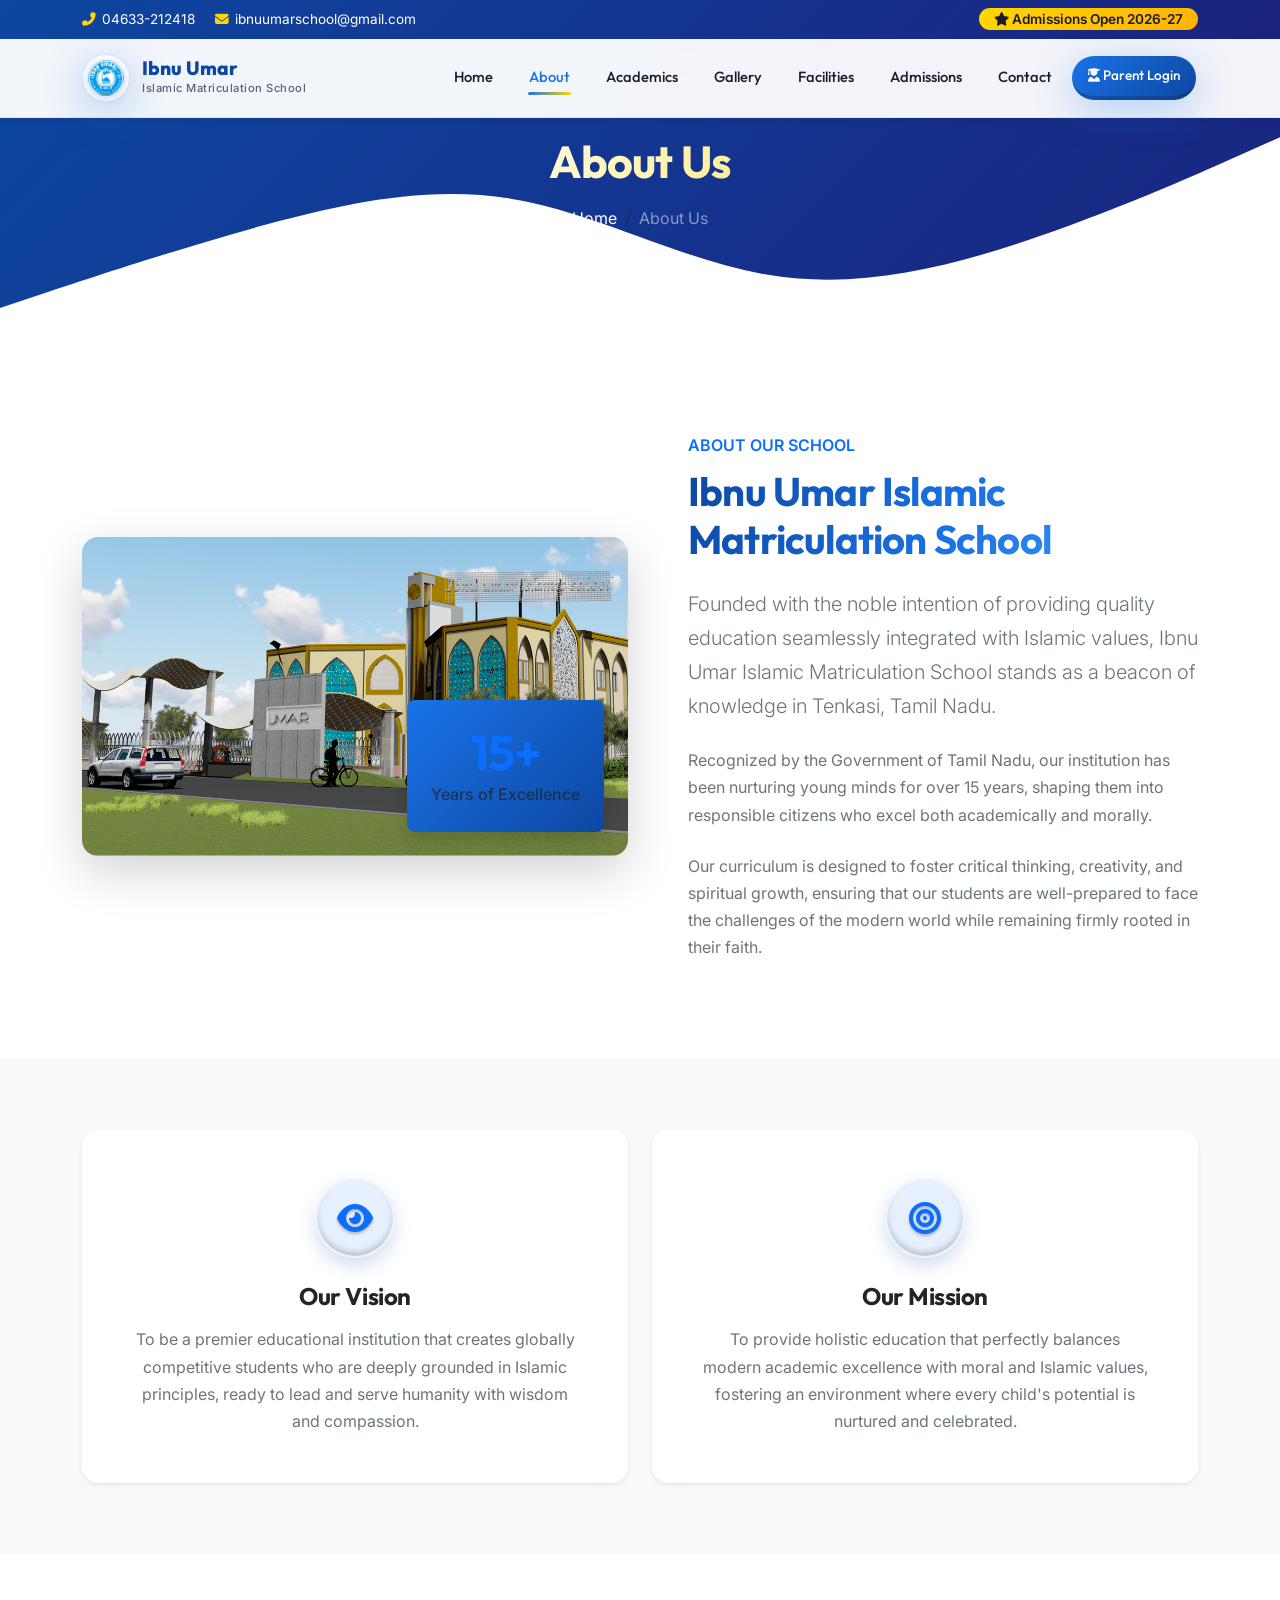
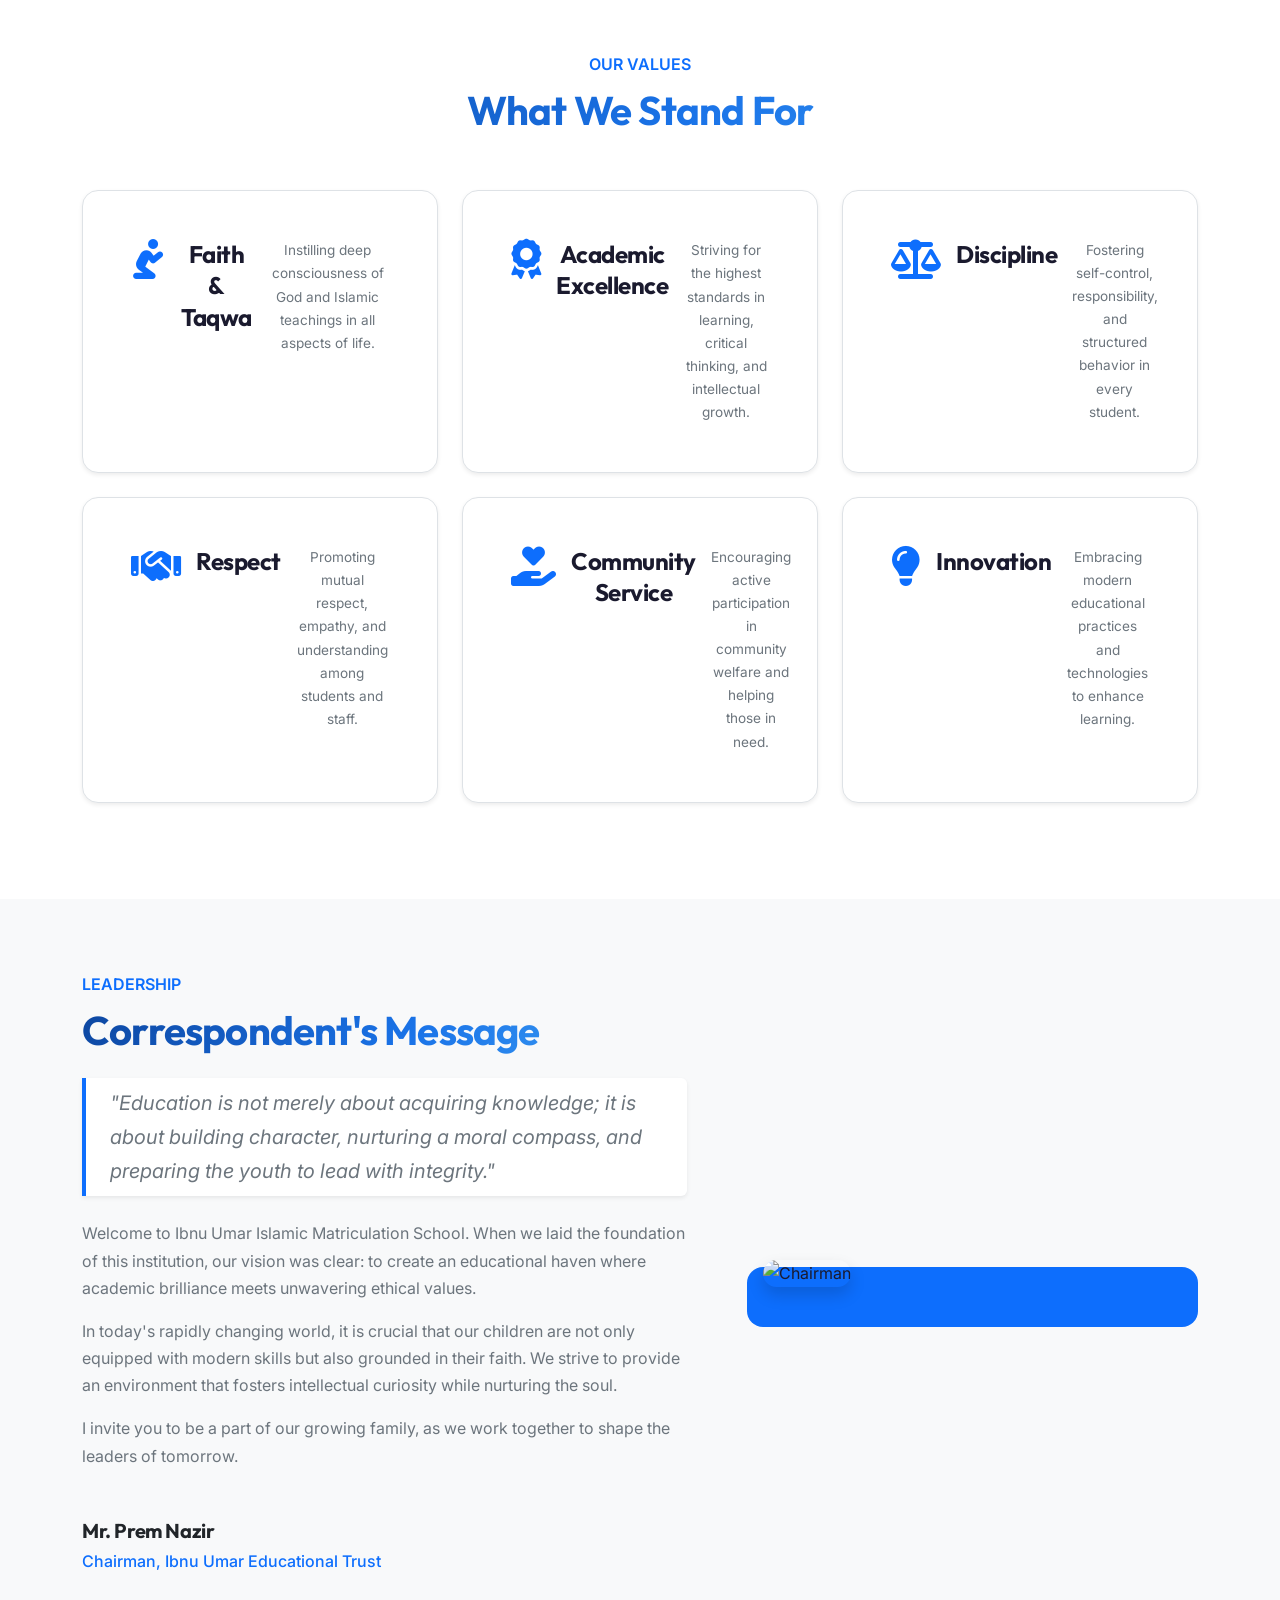
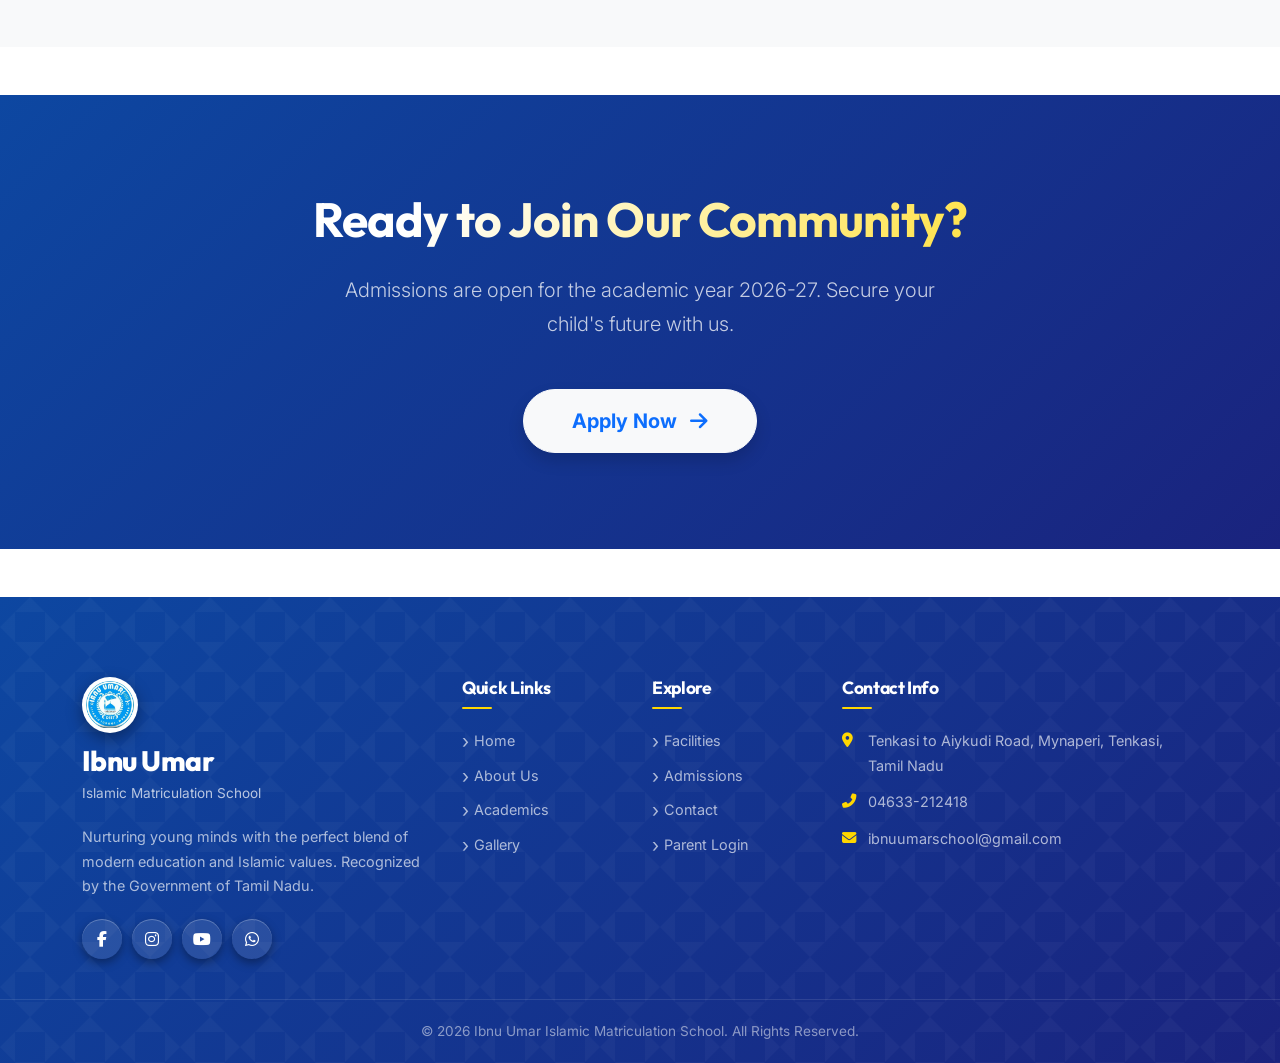
==== commit 9863491b: "Change 'Chairman's Message' to 'Correspondent's Message'" ====
--- a/about.html
+++ b/about.html
@@ -213,7 +213,7 @@
                 </div>
                 <div class="col-lg-7 pe-lg-5" data-aos="fade-right">
                     <span class="section-badge text-primary fw-semibold mb-2 d-inline-block text-uppercase letter-spacing-1">Leadership</span>
-                    <h2 class="mb-4 fw-bold display-6">Chairman's Message</h2>
+                    <h2 class="mb-4 fw-bold display-6">Correspondent's Message</h2>
                     <blockquote class="blockquote mb-4 border-start border-primary border-4 ps-4 py-2 bg-white rounded-end shadow-sm">
                         <p class="fst-italic text-secondary mb-0">"Education is not merely about acquiring knowledge; it is about building character, nurturing a moral compass, and preparing the youth to lead with integrity."</p>
                     </blockquote>
@@ -222,7 +222,7 @@
                     <p class="text-secondary">I invite you to be a part of our growing family, as we work together to shape the leaders of tomorrow.</p>
                     <div class="mt-5 d-flex align-items-center">
                         <div>
-                            <h5 class="mb-1 fw-bold text-dark">Mr. Chairman Name</h5>
+                            <h5 class="mb-1 fw-bold text-dark">Mr. Prem Nazir</h5>
                             <p class="text-primary fw-medium mb-0">Chairman, Ibnu Umar Educational Trust</p>
                         </div>
                     </div>
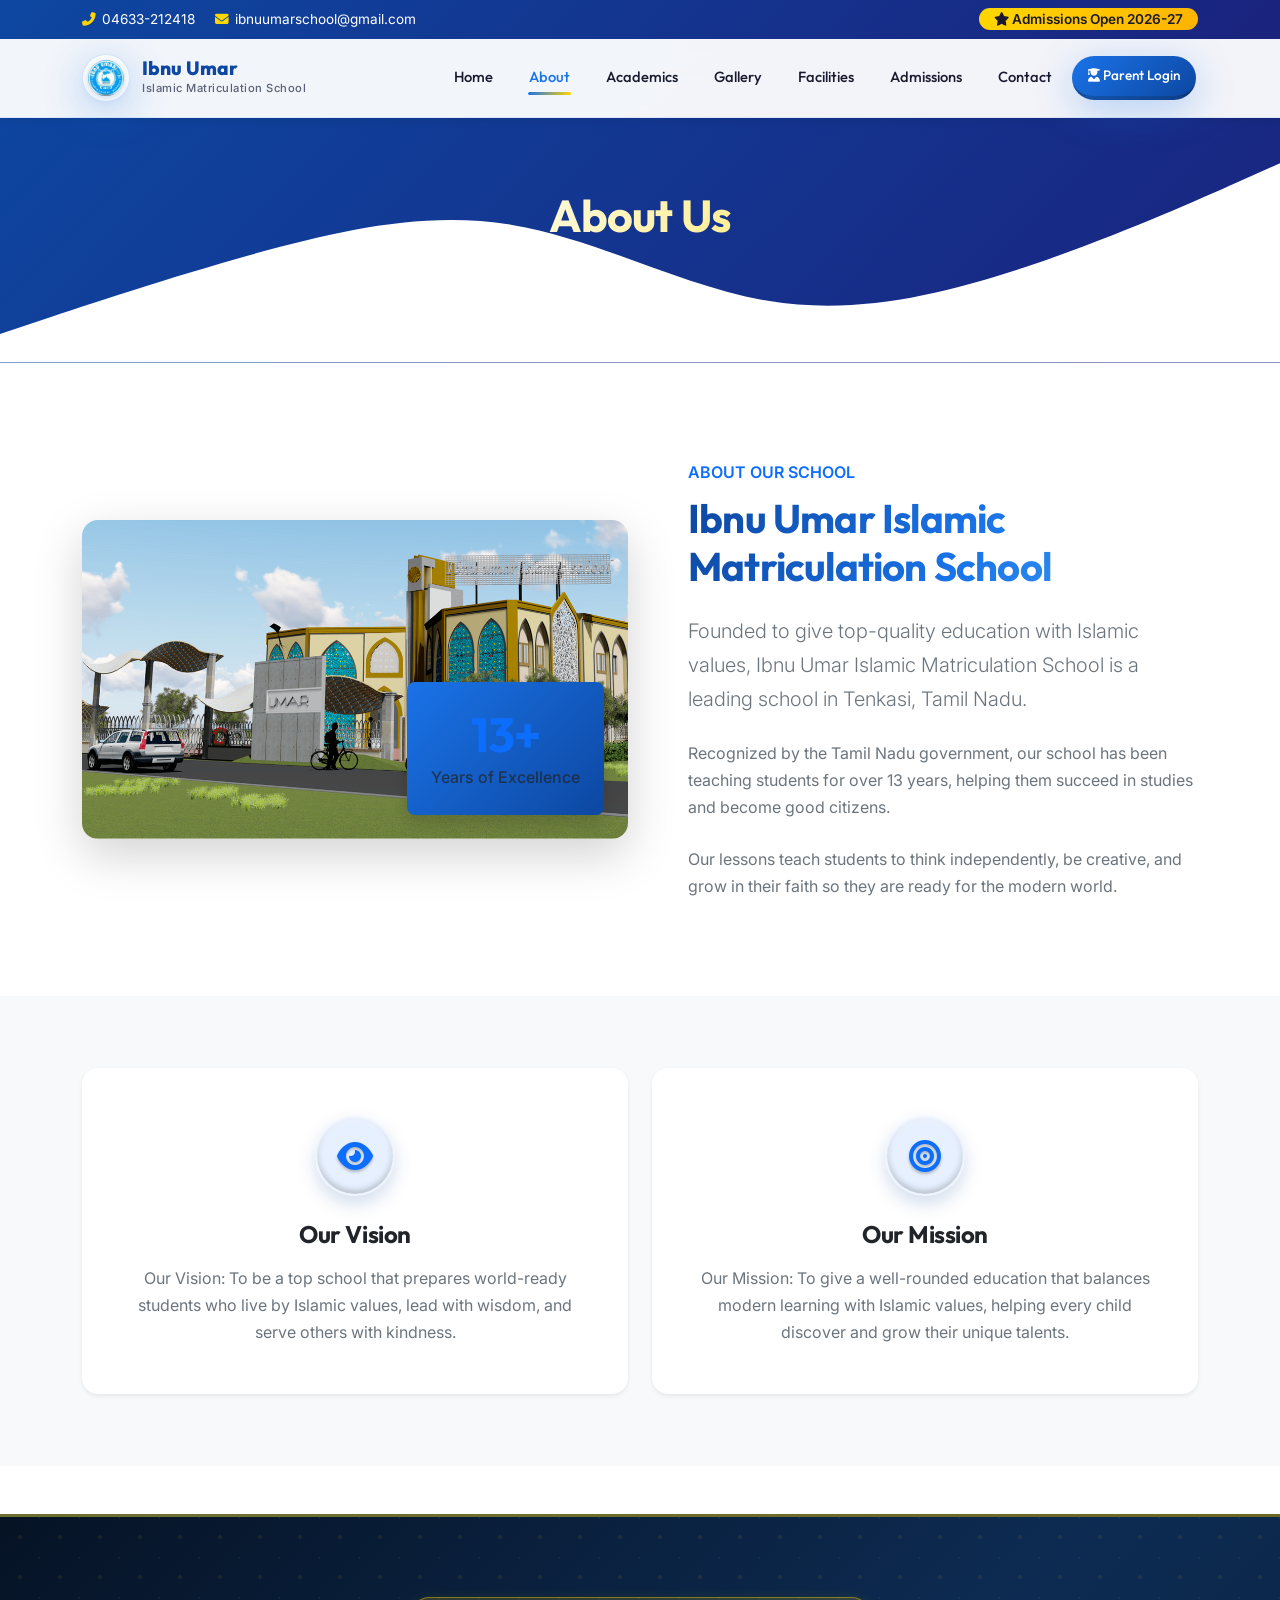
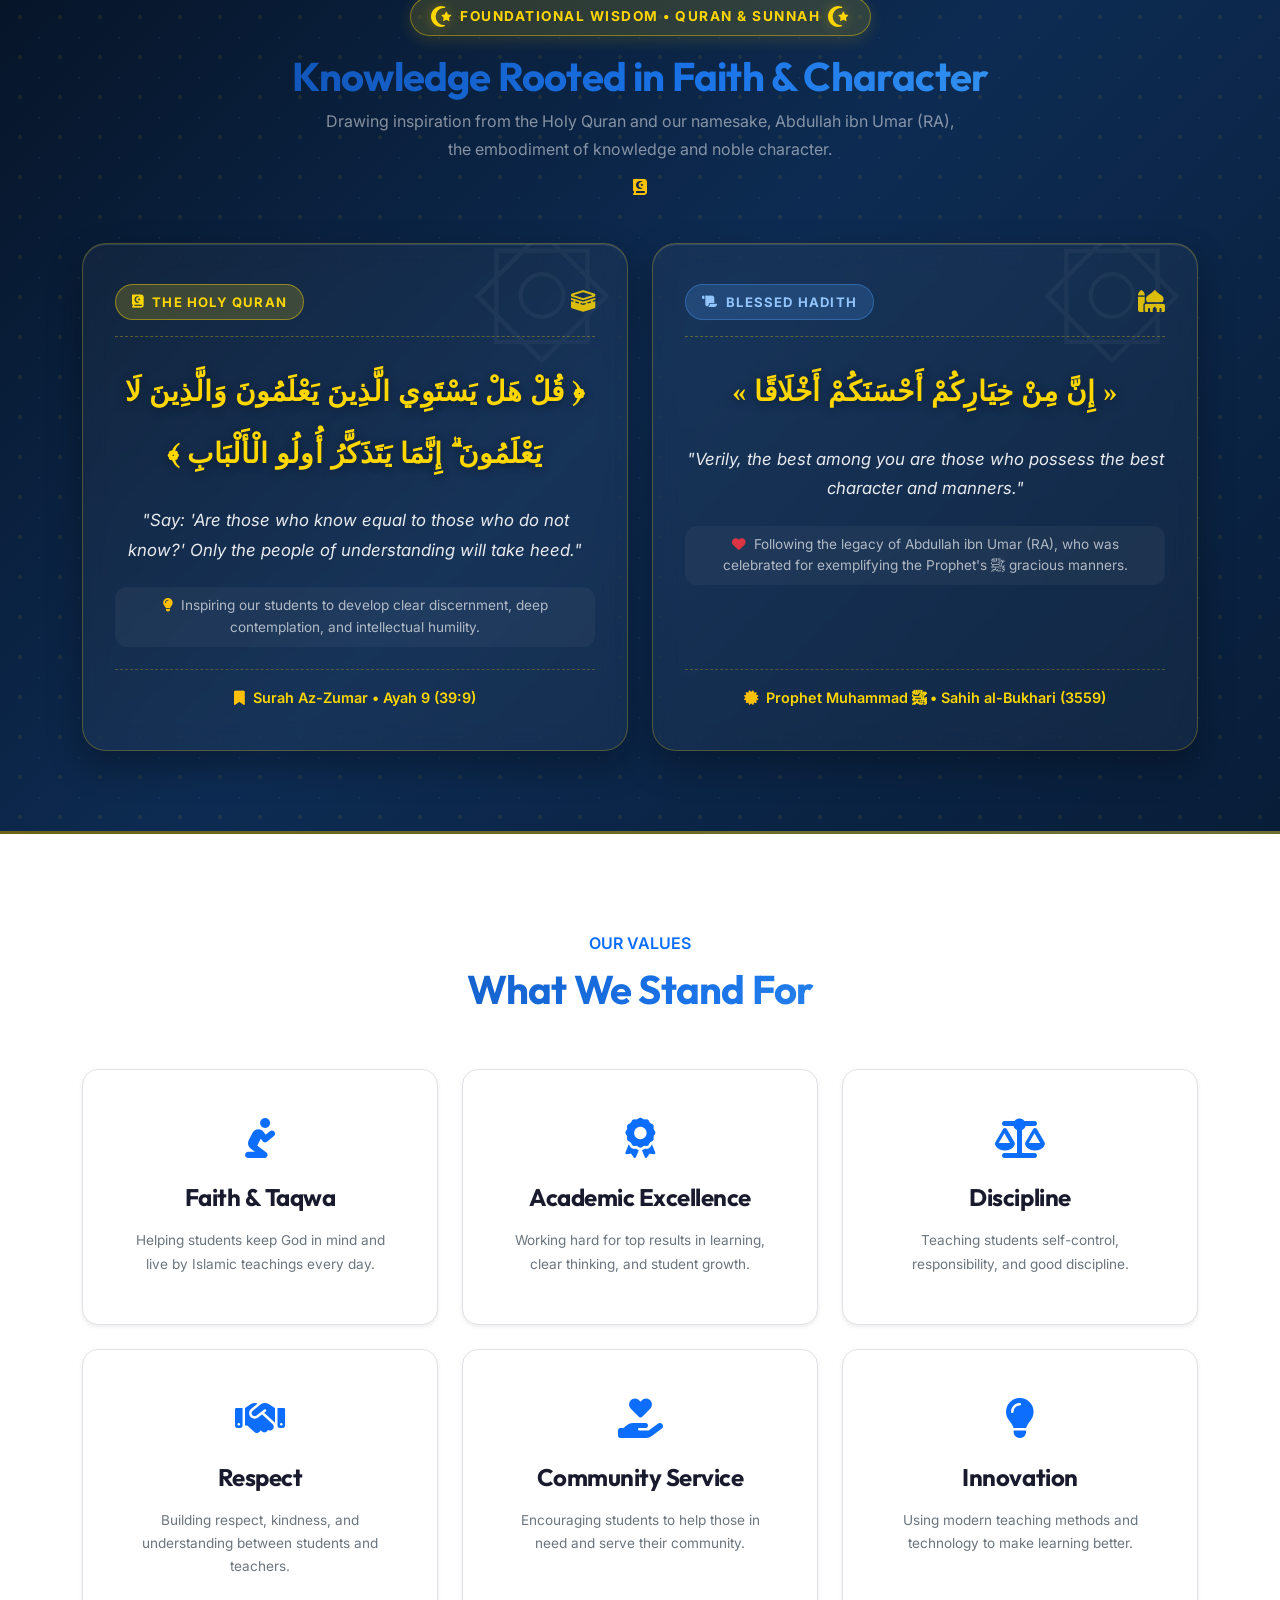
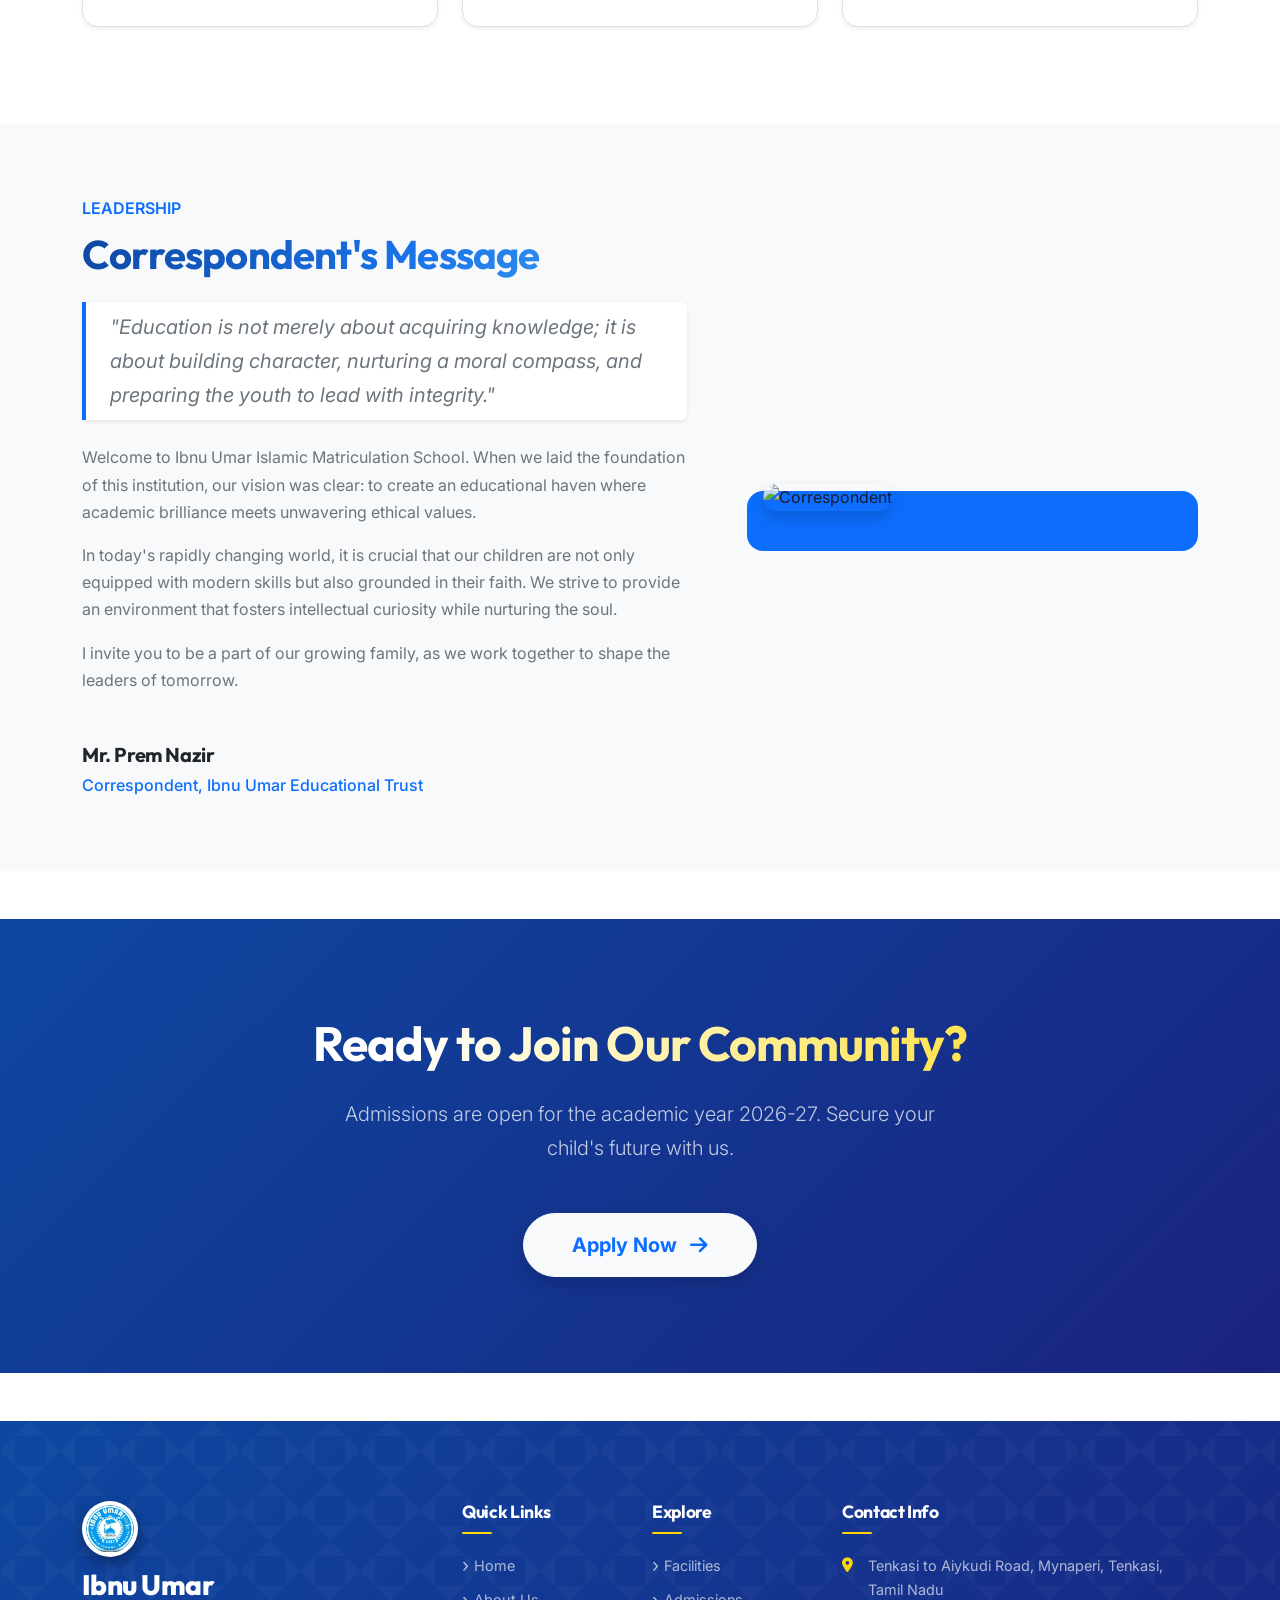
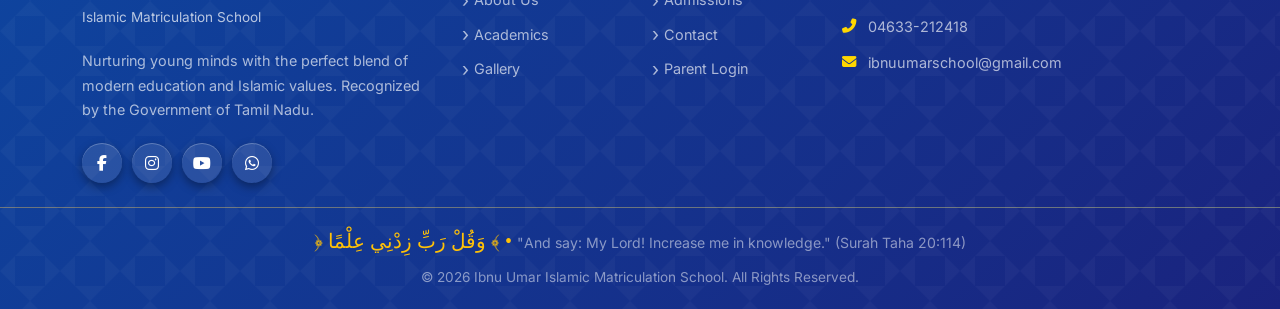
==== commit 5ffdb5be: "Add files via upload" ====
--- a/about.html
+++ b/about.html
@@ -1,327 +1,398 @@
-<!DOCTYPE html>
-<html lang="en">
-<head>
-    <meta charset="UTF-8">
-    <meta name="viewport" content="width=device-width, initial-scale=1.0">
-    <meta name="theme-color" content="#0d47a1">
-    <link rel="icon" type="image/png" href="images/logo.png">
-    <title>About Us | Ibnu Umar Islamic Matriculation School</title>
-    <!-- Bootstrap CSS -->
-    <link href="https://cdn.jsdelivr.net/npm/bootstrap@5.3.2/dist/css/bootstrap.min.css" rel="stylesheet">
-    <!-- Font Awesome -->
-    <link href="https://cdnjs.cloudflare.com/ajax/libs/font-awesome/6.4.2/css/all.min.css" rel="stylesheet">
-    <!-- AOS CSS -->
-    <link href="https://cdn.jsdelivr.net/npm/aos@2.3.4/dist/aos.css" rel="stylesheet">
-    <!-- Google Fonts -->
-    <link href="https://fonts.googleapis.com/css2?family=Outfit:wght@400;500;600;700;800;900&family=Inter:wght@300;400;500;600&family=Amiri:wght@400;700&display=swap" rel="stylesheet">
-    <!-- Custom CSS -->
-    <link href="css/style.css" rel="stylesheet">
-</head>
-<body>
-    <!-- Preloader -->
-    <div id="preloader">
-        <div class="loader"></div>
-    </div>
-
-    <!-- Top Bar -->
-    <div class="top-bar">
-        <div class="container">
-            <div class="top-bar-content">
-                <div class="top-bar-left">
-                    <span><i class="fas fa-phone-alt"></i> 04633-212418</span>
-                    <span><i class="fas fa-envelope"></i> ibnuumarschool@gmail.com</span>
-                </div>
-                <div class="top-bar-right">
-                    <span class="admission-badge"><i class="fas fa-star"></i> Admissions Open 2026-27</span>
-                </div>
-            </div>
-        </div>
-    </div>
-
-    <!-- Navbar -->
-    <nav class="navbar navbar-expand-lg fixed-top" id="mainNavbar">
-        <div class="container">
-            <a class="navbar-brand" href="index.html">
-                <div class="brand-wrapper">
-                    <div class="brand-icon">
-                        <img src="images/logo.png" alt="Ibnu Umar School Logo" class="brand-logo" onerror="this.remove()">
-                    </div>
-                    <div class="brand-text">
-                        <span class="brand-name">Ibnu Umar</span>
-                        <span class="brand-tagline">Islamic Matriculation School</span>
-                    </div>
-                </div>
-            </a>
-            <button class="navbar-toggler" type="button" data-bs-toggle="collapse" data-bs-target="#navbarNav">
-                <span class="navbar-toggler-icon"></span>
-            </button>
-            <div class="collapse navbar-collapse" id="navbarNav">
-                <ul class="navbar-nav ms-auto">
-                    <li class="nav-item"><a class="nav-link" href="index.html">Home</a></li>
-                    <li class="nav-item"><a class="nav-link active" href="about.html">About</a></li>
-                    <li class="nav-item"><a class="nav-link" href="academics.html">Academics</a></li>
-                    <li class="nav-item"><a class="nav-link" href="gallery.html">Gallery</a></li>
-                    <li class="nav-item"><a class="nav-link" href="facilities.html">Facilities</a></li>
-                    <li class="nav-item"><a class="nav-link" href="admissions.html">Admissions</a></li>
-                    <li class="nav-item"><a class="nav-link" href="contact.html">Contact</a></li>
-                    <li class="nav-item"><a class="nav-link btn-parent-login" href="https://ibnuumar.mspeducare.com/" target="_blank"><i class="fas fa-user-graduate"></i> Parent Login</a></li>
-                </ul>
-            </div>
-        </div>
-    </nav>
-
-    <!-- Page Header Banner -->
-    <header class="page-header position-relative bg-primary text-white pt-5">
-        <div class="islamic-pattern"></div>
-        <div class="container position-relative z-1 pt-5 pb-4">
-            <div class="row align-items-center">
-                <div class="col-12 text-center" data-aos="fade-up">
-                    <h1 class="display-4 fw-bold mb-3">About Us</h1>
-                    <nav aria-label="breadcrumb">
-                        <ol class="breadcrumb justify-content-center mb-0">
-                            <li class="breadcrumb-item"><a href="index.html" class="text-white text-decoration-none">Home</a></li>
-                            <li class="breadcrumb-item active text-white-50" aria-current="page">About Us</li>
-                        </ol>
-                    </nav>
-                </div>
-            </div>
-        </div>
-        <div class="wave-bottom position-absolute bottom-0 w-100">
-            <svg xmlns="http://www.w3.org/2000/svg" viewBox="0 0 1440 320"><path fill="#ffffff" fill-opacity="1" d="M0,288L48,272C96,256,192,224,288,197.3C384,171,480,149,576,165.3C672,181,768,235,864,250.7C960,267,1056,245,1152,213.3C1248,181,1344,139,1392,117.3L1440,96L1440,320L1392,320C1344,320,1248,320,1152,320C1056,320,960,320,864,320C768,320,672,320,576,320C480,320,384,320,288,320C192,320,96,320,48,320L0,320Z"></path></svg>
-        </div>
-    </header>
-
-    <!-- About Us Section -->
-    <section class="section-white py-5 my-5">
-        <div class="container">
-            <div class="row align-items-center gy-5">
-                <div class="col-lg-6" data-aos="fade-right">
-                    <div class="about-image-wrapper position-relative">
-                        <img src="images/campus.png" alt="Ibnu Umar Islamic Matriculation School Building" class="img-fluid rounded-4 shadow-lg w-100">
-                        <div class="experience-badge position-absolute bottom-0 end-0 bg-white p-4 m-4 rounded-3 shadow text-center">
-                            <h3 class="text-primary fw-bold mb-0 display-5">15+</h3>
-                            <p class="text-muted mb-0 fw-medium">Years of Excellence</p>
-                        </div>
-                    </div>
-                </div>
-                <div class="col-lg-6 ps-lg-5" data-aos="fade-left">
-                    <span class="section-badge text-primary fw-semibold mb-2 d-inline-block text-uppercase letter-spacing-1">About Our School</span>
-                    <h2 class="mb-4 fw-bold display-6">Ibnu Umar Islamic Matriculation School</h2>
-                    <p class="text-secondary lead mb-4">Founded with the noble intention of providing quality education seamlessly integrated with Islamic values, Ibnu Umar Islamic Matriculation School stands as a beacon of knowledge in Tenkasi, Tamil Nadu.</p>
-                    <p class="text-secondary mb-4">Recognized by the Government of Tamil Nadu, our institution has been nurturing young minds for over 15 years, shaping them into responsible citizens who excel both academically and morally.</p>
-                    <p class="text-secondary mb-0">Our curriculum is designed to foster critical thinking, creativity, and spiritual growth, ensuring that our students are well-prepared to face the challenges of the modern world while remaining firmly rooted in their faith.</p>
-                </div>
-            </div>
-        </div>
-    </section>
-
-    <!-- Vision & Mission Section -->
-    <section class="section-light py-5 bg-light my-5">
-        <div class="container py-4">
-            <div class="row gy-4">
-                <div class="col-md-6" data-aos="fade-up" data-aos-delay="100">
-                    <div class="glass-card-white card border-0 shadow-sm h-100 p-5 rounded-4 bg-white transition-hover">
-                        <div class="card-body text-center p-0">
-                            <div class="icon-wrapper bg-primary bg-opacity-10 text-primary rounded-circle d-inline-flex align-items-center justify-content-center mb-4" style="width: 80px; height: 80px; font-size: 2rem;">
-                                <i class="fas fa-eye"></i>
-                            </div>
-                            <h3 class="card-title h4 mb-3 fw-bold">Our Vision</h3>
-                            <p class="card-text text-secondary mb-0">To be a premier educational institution that creates globally competitive students who are deeply grounded in Islamic principles, ready to lead and serve humanity with wisdom and compassion.</p>
-                        </div>
-                    </div>
-                </div>
-                <div class="col-md-6" data-aos="fade-up" data-aos-delay="200">
-                    <div class="glass-card-white card border-0 shadow-sm h-100 p-5 rounded-4 bg-white transition-hover">
-                        <div class="card-body text-center p-0">
-                            <div class="icon-wrapper bg-primary bg-opacity-10 text-primary rounded-circle d-inline-flex align-items-center justify-content-center mb-4" style="width: 80px; height: 80px; font-size: 2rem;">
-                                <i class="fas fa-bullseye"></i>
-                            </div>
-                            <h3 class="card-title h4 mb-3 fw-bold">Our Mission</h3>
-                            <p class="card-text text-secondary mb-0">To provide holistic education that perfectly balances modern academic excellence with moral and Islamic values, fostering an environment where every child's potential is nurtured and celebrated.</p>
-                        </div>
-                    </div>
-                </div>
-            </div>
-        </div>
-    </section>
-
-    <!-- Our Core Values Section -->
-    <section class="section-white py-5 my-5">
-        <div class="container">
-            <div class="row mb-5" data-aos="fade-up">
-                <div class="col-12 text-center">
-                    <span class="section-badge text-primary fw-semibold mb-2 d-inline-block text-uppercase letter-spacing-1">Our Values</span>
-                    <h2 class="fw-bold display-6">What We Stand For</h2>
-                </div>
-            </div>
-            <div class="row g-4">
-                <div class="col-lg-4 col-md-6" data-aos="fade-up" data-aos-delay="100">
-                    <div class="value-card text-center p-5 rounded-4 border h-100 transition-hover bg-white shadow-sm hover-shadow">
-                        <i class="fas fa-pray text-primary fs-1 mb-4"></i>
-                        <h4 class="mb-3 fw-bold">Faith & Taqwa</h4>
-                        <p class="text-secondary mb-0">Instilling deep consciousness of God and Islamic teachings in all aspects of life.</p>
-                    </div>
-                </div>
-                <div class="col-lg-4 col-md-6" data-aos="fade-up" data-aos-delay="200">
-                    <div class="value-card text-center p-5 rounded-4 border h-100 transition-hover bg-white shadow-sm hover-shadow">
-                        <i class="fas fa-award text-primary fs-1 mb-4"></i>
-                        <h4 class="mb-3 fw-bold">Academic Excellence</h4>
-                        <p class="text-secondary mb-0">Striving for the highest standards in learning, critical thinking, and intellectual growth.</p>
-                    </div>
-                </div>
-                <div class="col-lg-4 col-md-6" data-aos="fade-up" data-aos-delay="300">
-                    <div class="value-card text-center p-5 rounded-4 border h-100 transition-hover bg-white shadow-sm hover-shadow">
-                        <i class="fas fa-scale-balanced text-primary fs-1 mb-4"></i>
-                        <h4 class="mb-3 fw-bold">Discipline</h4>
-                        <p class="text-secondary mb-0">Fostering self-control, responsibility, and structured behavior in every student.</p>
-                    </div>
-                </div>
-                <div class="col-lg-4 col-md-6" data-aos="fade-up" data-aos-delay="400">
-                    <div class="value-card text-center p-5 rounded-4 border h-100 transition-hover bg-white shadow-sm hover-shadow">
-                        <i class="fas fa-handshake text-primary fs-1 mb-4"></i>
-                        <h4 class="mb-3 fw-bold">Respect</h4>
-                        <p class="text-secondary mb-0">Promoting mutual respect, empathy, and understanding among students and staff.</p>
-                    </div>
-                </div>
-                <div class="col-lg-4 col-md-6" data-aos="fade-up" data-aos-delay="500">
-                    <div class="value-card text-center p-5 rounded-4 border h-100 transition-hover bg-white shadow-sm hover-shadow">
-                        <i class="fas fa-hand-holding-heart text-primary fs-1 mb-4"></i>
-                        <h4 class="mb-3 fw-bold">Community Service</h4>
-                        <p class="text-secondary mb-0">Encouraging active participation in community welfare and helping those in need.</p>
-                    </div>
-                </div>
-                <div class="col-lg-4 col-md-6" data-aos="fade-up" data-aos-delay="600">
-                    <div class="value-card text-center p-5 rounded-4 border h-100 transition-hover bg-white shadow-sm hover-shadow">
-                        <i class="fas fa-lightbulb text-primary fs-1 mb-4"></i>
-                        <h4 class="mb-3 fw-bold">Innovation</h4>
-                        <p class="text-secondary mb-0">Embracing modern educational practices and technologies to enhance learning.</p>
-                    </div>
-                </div>
-            </div>
-        </div>
-    </section>
-
-    <!-- Chairman's Message Section -->
-    <section class="section-light py-5 bg-light my-5">
-        <div class="container py-4">
-            <div class="row align-items-center gy-5 flex-md-row-reverse">
-                <div class="col-lg-5" data-aos="fade-left">
-                    <div class="position-relative p-3">
-                        <div class="position-absolute top-0 end-0 w-100 h-100 bg-primary rounded-4 opacity-10 mt-4 ms-4"></div>
-                        <img src="https://placehold.co/500x600/1a73e8/ffffff?text=Chairman" alt="Chairman" class="img-fluid rounded-4 shadow position-relative w-100">
-                    </div>
-                </div>
-                <div class="col-lg-7 pe-lg-5" data-aos="fade-right">
-                    <span class="section-badge text-primary fw-semibold mb-2 d-inline-block text-uppercase letter-spacing-1">Leadership</span>
-                    <h2 class="mb-4 fw-bold display-6">Correspondent's Message</h2>
-                    <blockquote class="blockquote mb-4 border-start border-primary border-4 ps-4 py-2 bg-white rounded-end shadow-sm">
-                        <p class="fst-italic text-secondary mb-0">"Education is not merely about acquiring knowledge; it is about building character, nurturing a moral compass, and preparing the youth to lead with integrity."</p>
-                    </blockquote>
-                    <p class="text-secondary">Welcome to Ibnu Umar Islamic Matriculation School. When we laid the foundation of this institution, our vision was clear: to create an educational haven where academic brilliance meets unwavering ethical values.</p>
-                    <p class="text-secondary">In today's rapidly changing world, it is crucial that our children are not only equipped with modern skills but also grounded in their faith. We strive to provide an environment that fosters intellectual curiosity while nurturing the soul.</p>
-                    <p class="text-secondary">I invite you to be a part of our growing family, as we work together to shape the leaders of tomorrow.</p>
-                    <div class="mt-5 d-flex align-items-center">
-                        <div>
-                            <h5 class="mb-1 fw-bold text-dark">Mr. Prem Nazir</h5>
-                            <p class="text-primary fw-medium mb-0">Chairman, Ibnu Umar Educational Trust</p>
-                        </div>
-                    </div>
-                </div>
-            </div>
-        </div>
-    </section>
-
-    <!-- CTA Section -->
-    <section class="section-gradient py-5 bg-primary text-white text-center position-relative overflow-hidden my-5">
-        <div class="islamic-pattern opacity-25"></div>
-        <div class="container position-relative z-1 py-5" data-aos="zoom-in">
-            <h2 class="mb-4 fw-bold display-5">Ready to Join Our Community?</h2>
-            <p class="lead mb-5 opacity-75 mx-auto" style="max-width: 600px;">Admissions are open for the academic year 2026-27. Secure your child's future with us.</p>
-            <a href="admissions.html" class="btn btn-light btn-lg px-5 py-3 rounded-pill fw-bold text-primary shadow hover-scale transition-all">Apply Now <i class="fas fa-arrow-right ms-2"></i></a>
-        </div>
-    </section>
-
-    <!-- Footer -->
-    <footer class="footer" id="footer">
-        <div class="footer-pattern"></div>
-        <div class="container">
-            <div class="row g-4">
-                <div class="col-lg-4 col-md-6">
-                    <div class="footer-widget">
-                        <div class="footer-brand">
-                            <img src="images/logo.png" alt="Ibnu Umar School Logo" class="footer-logo" onerror="this.remove()">
-                            <h3>Ibnu Umar</h3>
-                            <p>Islamic Matriculation School</p>
-                        </div>
-                        <p class="footer-desc">Nurturing young minds with the perfect blend of modern education and Islamic values. Recognized by the Government of Tamil Nadu.</p>
-                        <div class="footer-social">
-                            <a href="#"><i class="fab fa-facebook-f"></i></a>
-                            <a href="#"><i class="fab fa-instagram"></i></a>
-                            <a href="#"><i class="fab fa-youtube"></i></a>
-                            <a href="#"><i class="fab fa-whatsapp"></i></a>
-                        </div>
-                    </div>
-                </div>
-                <div class="col-lg-2 col-md-6">
-                    <div class="footer-widget">
-                        <h4>Quick Links</h4>
-                        <ul class="footer-links">
-                            <li><a href="index.html">Home</a></li>
-                            <li><a href="about.html">About Us</a></li>
-                            <li><a href="academics.html">Academics</a></li>
-                            <li><a href="gallery.html">Gallery</a></li>
-                        </ul>
-                    </div>
-                </div>
-                <div class="col-lg-2 col-md-6">
-                    <div class="footer-widget">
-                        <h4>Explore</h4>
-                        <ul class="footer-links">
-                            <li><a href="facilities.html">Facilities</a></li>
-                            <li><a href="admissions.html">Admissions</a></li>
-                            <li><a href="contact.html">Contact</a></li>
-                            <li><a href="https://ibnuumar.mspeducare.com/" target="_blank">Parent Login</a></li>
-                        </ul>
-                    </div>
-                </div>
-                <div class="col-lg-4 col-md-6">
-                    <div class="footer-widget">
-                        <h4>Contact Info</h4>
-                        <div class="footer-contact">
-                            <p><i class="fas fa-map-marker-alt"></i> Tenkasi to Aiykudi Road, Mynaperi, Tenkasi, Tamil Nadu</p>
-                            <p><i class="fas fa-phone-alt"></i> 04633-212418</p>
-                            <p><i class="fas fa-envelope"></i> ibnuumarschool@gmail.com</p>
-                        </div>
-                    </div>
-                </div>
-            </div>
-        </div>
-        <div class="footer-bottom">
-            <div class="container">
-                <p>&copy; 2026 Ibnu Umar Islamic Matriculation School. All Rights Reserved.</p>
-            </div>
-        </div>
-    </footer>
-
-    <!-- Back to Top -->
-    <button class="back-to-top" id="backToTop">
-        <i class="fas fa-chevron-up"></i>
-    </button>
-
-    <!-- Bootstrap JS -->
-    <script src="https://cdn.jsdelivr.net/npm/bootstrap@5.3.2/dist/js/bootstrap.bundle.min.js"></script>
-    <!-- AOS JS -->
-    <script src="https://cdn.jsdelivr.net/npm/aos@2.3.4/dist/aos.js"></script>
-    <!-- Custom JS -->
-    <script src="js/main.js"></script>
-    <script>
-        document.addEventListener('DOMContentLoaded', function() {
-            AOS.init({
-                duration: 800,
-                once: true,
-                offset: 50
-            });
-        });
-    </script>
-</body>
-</html>
+<!DOCTYPE html>
+<html lang="en">
+<head>
+    <meta charset="UTF-8">
+    <meta name="viewport" content="width=device-width, initial-scale=1.0">
+    <meta name="theme-color" content="#0d47a1">
+    <link rel="icon" type="image/png" href="images/logo.png">
+    <title>About Us | Ibnu Umar Islamic Matriculation School</title>
+    <!-- Bootstrap CSS -->
+    <link href="https://cdn.jsdelivr.net/npm/bootstrap@5.3.2/dist/css/bootstrap.min.css" rel="stylesheet">
+    <!-- Font Awesome -->
+    <link href="https://cdnjs.cloudflare.com/ajax/libs/font-awesome/6.4.2/css/all.min.css" rel="stylesheet">
+    <!-- AOS CSS -->
+    <link href="https://cdn.jsdelivr.net/npm/aos@2.3.4/dist/aos.css" rel="stylesheet">
+    <!-- Google Fonts -->
+    <link href="https://fonts.googleapis.com/css2?family=Outfit:wght@400;500;600;700;800;900&family=Inter:wght@300;400;500;600&family=Amiri:wght@400;700&display=swap" rel="stylesheet">
+    <!-- Custom CSS -->
+    <link href="css/style.css" rel="stylesheet">
+</head>
+<body>
+    <!-- Preloader -->
+    <div id="preloader" class="preloader">
+        <img src="images/logo.png" alt="Ibnu Umar School Logo" class="preloader-logo" onerror="this.remove()">
+        <p class="preloader-text">Ibnu Umar Islamic Matriculation School</p>
+    </div>
+
+    <!-- Top Bar -->
+    <div class="top-bar">
+        <div class="container">
+            <div class="top-bar-content">
+                <div class="top-bar-left">
+                    <span><i class="fas fa-phone-alt"></i> 04633-212418</span>
+                    <span><i class="fas fa-envelope"></i> ibnuumarschool@gmail.com</span>
+                </div>
+                <div class="top-bar-right">
+                    <span class="admission-badge"><i class="fas fa-star"></i> Admissions Open 2026-27</span>
+                </div>
+            </div>
+        </div>
+    </div>
+
+    <!-- Navbar -->
+    <nav class="navbar navbar-expand-lg fixed-top" id="mainNavbar">
+        <div class="container">
+            <a class="navbar-brand" href="index.html">
+                <div class="brand-wrapper">
+                    <div class="brand-icon">
+                        <img src="images/logo.png" alt="Ibnu Umar School Logo" class="brand-logo" onerror="this.remove()">
+                    </div>
+                    <div class="brand-text">
+                        <span class="brand-name">Ibnu Umar</span>
+                        <span class="brand-tagline">Islamic Matriculation School</span>
+                    </div>
+                </div>
+            </a>
+            <button class="navbar-toggler" type="button" data-bs-toggle="collapse" data-bs-target="#navbarNav">
+                <span class="navbar-toggler-icon"></span>
+            </button>
+            <div class="collapse navbar-collapse" id="navbarNav">
+                <ul class="navbar-nav ms-auto">
+                    <li class="nav-item"><a class="nav-link" href="index.html">Home</a></li>
+                    <li class="nav-item"><a class="nav-link active" href="about.html">About</a></li>
+                    <li class="nav-item"><a class="nav-link" href="academics.html">Academics</a></li>
+                    <li class="nav-item"><a class="nav-link" href="gallery.html">Gallery</a></li>
+                    <li class="nav-item"><a class="nav-link" href="facilities.html">Facilities</a></li>
+                    <li class="nav-item"><a class="nav-link" href="admissions.html">Admissions</a></li>
+                    <li class="nav-item"><a class="nav-link" href="contact.html">Contact</a></li>
+                    <li class="nav-item"><a class="nav-link btn-parent-login" href="https://ibnuumar.mspeducare.com/" target="_blank"><i class="fas fa-user-graduate"></i> Parent Login</a></li>
+                </ul>
+            </div>
+        </div>
+    </nav>
+
+    <!-- Page Header Banner -->
+    <header class="page-header position-relative bg-primary text-white">
+        <div class="islamic-pattern"></div>
+        <div class="container position-relative z-1 pb-4">
+            <div class="row align-items-center">
+                <div class="col-12 text-center" data-aos="fade-up">
+                    <h1 class="display-4 fw-bold mb-3">About Us</h1>
+                </div>
+            </div>
+        </div>
+        <div class="wave-bottom position-absolute bottom-0 w-100">
+            <svg xmlns="http://www.w3.org/2000/svg" viewBox="0 0 1440 320"><path fill="#ffffff" fill-opacity="1" d="M0,288L48,272C96,256,192,224,288,197.3C384,171,480,149,576,165.3C672,181,768,235,864,250.7C960,267,1056,245,1152,213.3C1248,181,1344,139,1392,117.3L1440,96L1440,320L1392,320C1344,320,1248,320,1152,320C1056,320,960,320,864,320C768,320,672,320,576,320C480,320,384,320,288,320C192,320,96,320,48,320L0,320Z"></path></svg>
+        </div>
+    </header>
+
+    <!-- About Us Section -->
+    <section class="section-white py-5 my-5">
+        <div class="container">
+            <div class="row align-items-center gy-5">
+                <div class="col-lg-6" data-aos="fade-right">
+                    <div class="about-image-wrapper position-relative">
+                        <img src="images/campus.png" alt="Ibnu Umar Islamic Matriculation School Building" class="img-fluid rounded-4 shadow-lg w-100">
+                        <div class="experience-badge position-absolute bottom-0 end-0 bg-white p-4 m-4 rounded-3 shadow text-center">
+                            <h3 class="text-primary fw-bold mb-0 display-5">13+</h3>
+                            <p class="text-muted mb-0 fw-medium">Years of Excellence</p>
+                        </div>
+                    </div>
+                </div>
+                <div class="col-lg-6 ps-lg-5" data-aos="fade-left">
+                    <span class="section-badge text-primary fw-semibold mb-2 d-inline-block text-uppercase letter-spacing-1">About Our School</span>
+                    <h2 class="mb-4 fw-bold display-6">Ibnu Umar Islamic Matriculation School</h2>
+                    <p class="text-secondary lead mb-4">Founded to give top-quality education with Islamic values, Ibnu Umar Islamic Matriculation School is a leading school in Tenkasi, Tamil Nadu.</p>
+                    <p class="text-secondary mb-4">Recognized by the Tamil Nadu government, our school has been teaching students for over 13 years, helping them succeed in studies and become good citizens.</p>
+                    <p class="text-secondary mb-0">Our lessons teach students to think independently, be creative, and grow in their faith so they are ready for the modern world.</p>
+                </div>
+            </div>
+        </div>
+    </section>
+
+    <!-- Vision & Mission Section -->
+    <section class="section-light py-5 bg-light my-5">
+        <div class="container py-4">
+            <div class="row gy-4">
+                <div class="col-md-6" data-aos="fade-up" data-aos-delay="100">
+                    <div class="glass-card-white card border-0 shadow-sm h-100 p-5 rounded-4 bg-white transition-hover">
+                        <div class="card-body text-center p-0">
+                            <div class="icon-wrapper bg-primary bg-opacity-10 text-primary rounded-circle d-inline-flex align-items-center justify-content-center mb-4" style="width: 80px; height: 80px; font-size: 2rem;">
+                                <i class="fas fa-eye"></i>
+                            </div>
+                            <h3 class="card-title h4 mb-3 fw-bold">Our Vision</h3>
+                            <p class="card-text text-secondary mb-0">Our Vision: To be a top school that prepares world-ready students who live by Islamic values, lead with wisdom, and serve others with kindness.</p>
+                        </div>
+                    </div>
+                </div>
+                <div class="col-md-6" data-aos="fade-up" data-aos-delay="200">
+                    <div class="glass-card-white card border-0 shadow-sm h-100 p-5 rounded-4 bg-white transition-hover">
+                        <div class="card-body text-center p-0">
+                            <div class="icon-wrapper bg-primary bg-opacity-10 text-primary rounded-circle d-inline-flex align-items-center justify-content-center mb-4" style="width: 80px; height: 80px; font-size: 2rem;">
+                                <i class="fas fa-bullseye"></i>
+                            </div>
+                            <h3 class="card-title h4 mb-3 fw-bold">Our Mission</h3>
+                            <p class="card-text text-secondary mb-0">Our Mission: To give a well-rounded education that balances modern learning with Islamic values, helping every child discover and grow their unique talents.</p>
+                        </div>
+                    </div>
+                </div>
+            </div>
+        </div>
+    </section>
+
+    <!-- Divine Foundation: Quran & Hadith Section -->
+    <section class="islamic-inspiration-section theme-dark my-0">
+        <div class="islamic-pattern-bg"></div>
+        <div class="container position-relative" style="z-index: 1;">
+            <div class="text-center mb-5" data-aos="fade-up">
+                <div class="islamic-section-badge mb-3">
+                    <i class="fas fa-star-and-crescent islamic-ornament-icon"></i>
+                    <span>Foundational Wisdom • Quran &amp; Sunnah</span>
+                    <i class="fas fa-star-and-crescent islamic-ornament-icon"></i>
+                </div>
+                <h2 class="display-6 fw-bold text-white mb-2">Knowledge Rooted in Faith &amp; Character</h2>
+                <p class="text-white-50 mx-auto" style="max-width: 650px;">Drawing inspiration from the Holy Quran and our namesake, Abdullah ibn Umar (RA), the embodiment of knowledge and noble character.</p>
+                <div class="islamic-divider mx-auto my-3"><i class="fas fa-quran text-warning"></i></div>
+            </div>
+            
+            <div class="row g-4 align-items-stretch">
+                <!-- Quran Card -->
+                <div class="col-lg-6" data-aos="fade-right" data-aos-delay="100">
+                    <div class="islamic-quote-card">
+                        <div>
+                            <div class="quote-card-header">
+                                <span class="quote-type-pill quran-pill">
+                                    <i class="fas fa-book-quran"></i> The Holy Quran
+                                </span>
+                                <i class="fas fa-kaaba quote-card-meta-icon"></i>
+                            </div>
+                            <div class="arabic-verse-text" lang="ar" dir="rtl">
+                                ﴿ قُلْ هَلْ يَسْتَوِي الَّذِينَ يَعْلَمُونَ وَالَّذِينَ لَا يَعْلَمُونَ ۗ إِنَّمَا يَتَذَكَّرُ أُولُو الْأَلْبَابِ ﴾
+                            </div>
+                            <p class="english-translation">
+                                "Say: 'Are those who know equal to those who do not know?' Only the people of understanding will take heed."
+                            </p>
+                            <div class="quote-context-note">
+                                <i class="fas fa-lightbulb text-warning me-1"></i> Inspiring our students to develop clear discernment, deep contemplation, and intellectual humility.
+                            </div>
+                        </div>
+                        <div class="quote-card-footer">
+                            <i class="fas fa-bookmark text-warning"></i>
+                            <span>Surah Az-Zumar • Ayah 9 (39:9)</span>
+                        </div>
+                    </div>
+                </div>
+
+                <!-- Hadith Card -->
+                <div class="col-lg-6" data-aos="fade-left" data-aos-delay="200">
+                    <div class="islamic-quote-card">
+                        <div>
+                            <div class="quote-card-header">
+                                <span class="quote-type-pill hadith-pill">
+                                    <i class="fas fa-scroll"></i> Blessed Hadith
+                                </span>
+                                <i class="fas fa-mosque quote-card-meta-icon"></i>
+                            </div>
+                            <div class="arabic-verse-text" lang="ar" dir="rtl">
+                                « إِنَّ مِنْ خِيَارِكُمْ أَحْسَنَكُمْ أَخْلَاقًا »
+                            </div>
+                            <p class="english-translation">
+                                "Verily, the best among you are those who possess the best character and manners."
+                            </p>
+                            <div class="quote-context-note">
+                                <i class="fas fa-heart text-danger me-1"></i> Following the legacy of Abdullah ibn Umar (RA), who was celebrated for exemplifying the Prophet's ﷺ gracious manners.
+                            </div>
+                        </div>
+                        <div class="quote-card-footer">
+                            <i class="fas fa-certificate text-warning"></i>
+                            <span>Prophet Muhammad ﷺ • Sahih al-Bukhari (3559)</span>
+                        </div>
+                    </div>
+                </div>
+            </div>
+        </div>
+    </section>
+
+    <!-- Our Core Values Section -->
+    <section class="section-white py-5 my-5">
+        <div class="container">
+            <div class="row mb-5" data-aos="fade-up">
+                <div class="col-12 text-center">
+                    <span class="section-badge text-primary fw-semibold mb-2 d-inline-block text-uppercase letter-spacing-1">Our Values</span>
+                    <h2 class="fw-bold display-6">What We Stand For</h2>
+                </div>
+            </div>
+            <div class="row g-4">
+                <div class="col-lg-4 col-md-6" data-aos="fade-up" data-aos-delay="100">
+                    <div class="value-card text-center p-5 rounded-4 border h-100 transition-hover bg-white shadow-sm hover-shadow">
+                        <i class="fas fa-pray text-primary fs-1 mb-4"></i>
+                        <h4 class="mb-3 fw-bold">Faith & Taqwa</h4>
+                        <p class="text-secondary mb-0">Helping students keep God in mind and live by Islamic teachings every day.</p>
+                    </div>
+                </div>
+                <div class="col-lg-4 col-md-6" data-aos="fade-up" data-aos-delay="200">
+                    <div class="value-card text-center p-5 rounded-4 border h-100 transition-hover bg-white shadow-sm hover-shadow">
+                        <i class="fas fa-award text-primary fs-1 mb-4"></i>
+                        <h4 class="mb-3 fw-bold">Academic Excellence</h4>
+                        <p class="text-secondary mb-0">Working hard for top results in learning, clear thinking, and student growth.</p>
+                    </div>
+                </div>
+                <div class="col-lg-4 col-md-6" data-aos="fade-up" data-aos-delay="300">
+                    <div class="value-card text-center p-5 rounded-4 border h-100 transition-hover bg-white shadow-sm hover-shadow">
+                        <i class="fas fa-scale-balanced text-primary fs-1 mb-4"></i>
+                        <h4 class="mb-3 fw-bold">Discipline</h4>
+                        <p class="text-secondary mb-0">Teaching students self-control, responsibility, and good discipline.</p>
+                    </div>
+                </div>
+                <div class="col-lg-4 col-md-6" data-aos="fade-up" data-aos-delay="400">
+                    <div class="value-card text-center p-5 rounded-4 border h-100 transition-hover bg-white shadow-sm hover-shadow">
+                        <i class="fas fa-handshake text-primary fs-1 mb-4"></i>
+                        <h4 class="mb-3 fw-bold">Respect</h4>
+                        <p class="text-secondary mb-0">Building respect, kindness, and understanding between students and teachers.</p>
+                    </div>
+                </div>
+                <div class="col-lg-4 col-md-6" data-aos="fade-up" data-aos-delay="500">
+                    <div class="value-card text-center p-5 rounded-4 border h-100 transition-hover bg-white shadow-sm hover-shadow">
+                        <i class="fas fa-hand-holding-heart text-primary fs-1 mb-4"></i>
+                        <h4 class="mb-3 fw-bold">Community Service</h4>
+                        <p class="text-secondary mb-0">Encouraging students to help those in need and serve their community.</p>
+                    </div>
+                </div>
+                <div class="col-lg-4 col-md-6" data-aos="fade-up" data-aos-delay="600">
+                    <div class="value-card text-center p-5 rounded-4 border h-100 transition-hover bg-white shadow-sm hover-shadow">
+                        <i class="fas fa-lightbulb text-primary fs-1 mb-4"></i>
+                        <h4 class="mb-3 fw-bold">Innovation</h4>
+                        <p class="text-secondary mb-0">Using modern teaching methods and technology to make learning better.</p>
+                    </div>
+                </div>
+            </div>
+        </div>
+    </section>
+
+    <!-- Chairman's Message Section -->
+    <section class="section-light py-5 bg-light my-5">
+        <div class="container py-4">
+            <div class="row align-items-center gy-5 flex-md-row-reverse">
+                <div class="col-lg-5" data-aos="fade-left">
+                    <div class="position-relative p-3">
+                        <div class="position-absolute top-0 end-0 w-100 h-100 bg-primary rounded-4 opacity-10 mt-4 ms-4"></div>
+                        <img src="https://placehold.co/500x600/1a73e8/ffffff?text=Chairman" alt="Correspondent" class="img-fluid rounded-4 shadow position-relative w-100">
+                    </div>
+                </div>
+                <div class="col-lg-7 pe-lg-5" data-aos="fade-right">
+                    <span class="section-badge text-primary fw-semibold mb-2 d-inline-block text-uppercase letter-spacing-1">Leadership</span>
+                    <h2 class="mb-4 fw-bold display-6">Correspondent's Message</h2>
+                    <blockquote class="blockquote mb-4 border-start border-primary border-4 ps-4 py-2 bg-white rounded-end shadow-sm">
+                        <p class="fst-italic text-secondary mb-0">"Education is not merely about acquiring knowledge; it is about building character, nurturing a moral compass, and preparing the youth to lead with integrity."</p>
+                    </blockquote>
+                    <p class="text-secondary">Welcome to Ibnu Umar Islamic Matriculation School. When we laid the foundation of this institution, our vision was clear: to create an educational haven where academic brilliance meets unwavering ethical values.</p>
+                    <p class="text-secondary">In today's rapidly changing world, it is crucial that our children are not only equipped with modern skills but also grounded in their faith. We strive to provide an environment that fosters intellectual curiosity while nurturing the soul.</p>
+                    <p class="text-secondary">I invite you to be a part of our growing family, as we work together to shape the leaders of tomorrow.</p>
+                    <div class="mt-5 d-flex align-items-center">
+                        <div>
+                            <h5 class="mb-1 fw-bold text-dark">Mr. Prem Nazir</h5>
+                            <p class="text-primary fw-medium mb-0">Correspondent, Ibnu Umar Educational Trust</p>
+                        </div>
+                    </div>
+                </div>
+            </div>
+        </div>
+    </section>
+
+    <!-- CTA Section -->
+    <section class="section-gradient py-5 bg-primary text-white text-center position-relative overflow-hidden my-5">
+        <div class="islamic-pattern opacity-25"></div>
+        <div class="container position-relative z-1 py-5" data-aos="zoom-in">
+            <h2 class="mb-4 fw-bold display-5">Ready to Join Our Community?</h2>
+            <p class="lead mb-5 opacity-75 mx-auto" style="max-width: 600px;">Admissions are open for the academic year 2026-27. Secure your child's future with us.</p>
+            <a href="admissions.html" class="btn btn-light btn-lg px-5 py-3 rounded-pill fw-bold text-primary shadow hover-scale transition-all">Apply Now <i class="fas fa-arrow-right ms-2"></i></a>
+        </div>
+    </section>
+
+    <!-- Footer -->
+    <footer class="footer" id="footer">
+        <div class="footer-pattern"></div>
+        <div class="container">
+            <div class="row g-4">
+                <div class="col-lg-4 col-md-6">
+                    <div class="footer-widget">
+                        <div class="footer-brand">
+                            <img src="images/logo.png" alt="Ibnu Umar School Logo" class="footer-logo" onerror="this.remove()">
+                            <h3>Ibnu Umar</h3>
+                            <p>Islamic Matriculation School</p>
+                        </div>
+                        <p class="footer-desc">Nurturing young minds with the perfect blend of modern education and Islamic values. Recognized by the Government of Tamil Nadu.</p>
+                        <div class="footer-social">
+                            <a href="#"><i class="fab fa-facebook-f"></i></a>
+                            <a href="#"><i class="fab fa-instagram"></i></a>
+                            <a href="#"><i class="fab fa-youtube"></i></a>
+                            <a href="#"><i class="fab fa-whatsapp"></i></a>
+                        </div>
+                    </div>
+                </div>
+                <div class="col-lg-2 col-md-6">
+                    <div class="footer-widget">
+                        <h4>Quick Links</h4>
+                        <ul class="footer-links">
+                            <li><a href="index.html">Home</a></li>
+                            <li><a href="about.html">About Us</a></li>
+                            <li><a href="academics.html">Academics</a></li>
+                            <li><a href="gallery.html">Gallery</a></li>
+                        </ul>
+                    </div>
+                </div>
+                <div class="col-lg-2 col-md-6">
+                    <div class="footer-widget">
+                        <h4>Explore</h4>
+                        <ul class="footer-links">
+                            <li><a href="facilities.html">Facilities</a></li>
+                            <li><a href="admissions.html">Admissions</a></li>
+                            <li><a href="contact.html">Contact</a></li>
+                            <li><a href="https://ibnuumar.mspeducare.com/" target="_blank">Parent Login</a></li>
+                        </ul>
+                    </div>
+                </div>
+                <div class="col-lg-4 col-md-6">
+                    <div class="footer-widget">
+                        <h4>Contact Info</h4>
+                        <div class="footer-contact">
+                            <p><i class="fas fa-map-marker-alt"></i> Tenkasi to Aiykudi Road, Mynaperi, Tenkasi, Tamil Nadu</p>
+                            <p><i class="fas fa-phone-alt"></i> 04633-212418</p>
+                            <p><i class="fas fa-envelope"></i> ibnuumarschool@gmail.com</p>
+                        </div>
+                    </div>
+                </div>
+            </div>
+        </div>
+        <div class="footer-bottom text-center mt-4 pt-3 border-top border-secondary">
+            <div class="container">
+                <div class="mb-2 text-warning" style="font-family: 'Amiri', serif; font-size: 1.25rem;">
+                    ﴿ وَقُلْ رَبِّ زِدْنِي عِلْمًا ﴾ &bull; <span class="small text-white-50" style="font-family: var(--font-body); font-size: 0.88rem;">"And say: My Lord! Increase me in knowledge." (Surah Taha 20:114)</span>
+                </div>
+                <p class="text-white-50 small mb-0">&copy; 2026 Ibnu Umar Islamic Matriculation School. All Rights Reserved.</p>
+            </div>
+        </div>
+    </footer>
+
+    <!-- Back to Top -->
+    <button class="back-to-top" id="backToTop">
+        <i class="fas fa-chevron-up"></i>
+    </button>
+
+    <!-- Bootstrap JS -->
+    <script src="https://cdn.jsdelivr.net/npm/bootstrap@5.3.2/dist/js/bootstrap.bundle.min.js"></script>
+    <!-- AOS JS -->
+    <script src="https://cdn.jsdelivr.net/npm/aos@2.3.4/dist/aos.js"></script>
+    <!-- Custom JS -->
+    <script src="js/main.js"></script>
+    <script>
+        document.addEventListener('DOMContentLoaded', function() {
+            AOS.init({
+                duration: 800,
+                once: true,
+                offset: 50
+            });
+        });
+    </script>
+</body>
+</html>
--- a/css/style.css
+++ b/css/style.css
@@ -1,2715 +1,3269 @@
-/* ============================================
-   IBNU UMAR ISLAMIC MATRICULATION SCHOOL
-   Custom Stylesheet — Design System
-   ============================================ */
-
-/* ---------- CSS Variables ---------- */
-:root {
-    --primary: #1a73e8;
-    --primary-dark: #0d47a1;
-    --primary-light: #4a9af5;
-    --accent: #ffd700;
-    --accent-dark: #c7a600;
-    --bg-white: #ffffff;
-    --bg-light: #f0f4ff;
-    --bg-soft: #e8eeff;
-    --text-dark: #1a1a2e;
-    --text-muted: #5a6075;
-    --text-light: #8892a8;
-    --gradient-1: linear-gradient(135deg, #1a73e8 0%, #0d47a1 100%);
-    --gradient-2: linear-gradient(135deg, #0d47a1 0%, #1a237e 100%);
-    --gradient-3: linear-gradient(135deg, #ffd700 0%, #ffb300 100%);
-    --gradient-gold: linear-gradient(135deg, #ffd700, #f0c000, #ffd700);
-    --glass-bg: rgba(255, 255, 255, 0.15);
-    --glass-border: rgba(255, 255, 255, 0.25);
-    --shadow-sm: 0 2px 10px rgba(0, 0, 0, 0.08);
-    --shadow-md: 0 5px 25px rgba(0, 0, 0, 0.1);
-    --shadow-lg: 0 10px 40px rgba(0, 0, 0, 0.12);
-    --shadow-xl: 0 20px 60px rgba(0, 0, 0, 0.15);
-    --shadow-blue: 0 10px 40px rgba(26, 115, 232, 0.3);
-    --shadow-gold: 0 5px 20px rgba(255, 215, 0, 0.4);
-    --radius-sm: 8px;
-    --radius-md: 12px;
-    --radius-lg: 20px;
-    --radius-xl: 30px;
-    --font-heading: 'Outfit', 'Poppins', sans-serif;
-    --font-body: 'Inter', sans-serif;
-    --font-quote: 'Amiri', Georgia, serif;
-    --transition: all 0.3s cubic-bezier(0.4, 0, 0.2, 1);
-    --transition-slow: all 0.6s cubic-bezier(0.4, 0, 0.2, 1);
-}
-
-/* ---------- Reset & Base ---------- */
-*,
-*::before,
-*::after {
-    margin: 0;
-    padding: 0;
-    box-sizing: border-box;
-}
-
-html {
-    scroll-behavior: smooth;
-    scroll-padding-top: 100px;
-}
-
-body {
-    font-family: var(--font-body);
-    color: var(--text-dark);
-    background: var(--bg-white);
-    line-height: 1.7;
-    overflow-x: hidden;
-}
-
-h1, h2, h3, h4, h5, h6 {
-    font-family: var(--font-heading);
-    font-weight: 700;
-    line-height: 1.3;
-    color: var(--text-dark);
-    letter-spacing: -0.02em;
-}
-
-a {
-    text-decoration: none;
-    color: var(--primary);
-    transition: var(--transition);
-}
-
-a:hover {
-    color: var(--primary-dark);
-}
-
-img {
-    max-width: 100%;
-    height: auto;
-}
-
-/* ---------- Custom Scrollbar ---------- */
-::-webkit-scrollbar {
-    width: 10px;
-}
-
-::-webkit-scrollbar-track {
-    background: var(--bg-light);
-}
-
-::-webkit-scrollbar-thumb {
-    background: var(--primary);
-    border-radius: 5px;
-}
-
-::-webkit-scrollbar-thumb:hover {
-    background: var(--primary-dark);
-}
-
-/* ---------- Selection ---------- */
-::selection {
-    background: var(--primary);
-    color: white;
-}
-
-/* ============================================
-   TOP BAR
-   ============================================ */
-.top-bar {
-    background: var(--gradient-2);
-    color: white;
-    padding: 8px 0;
-    font-size: 0.85rem;
-    position: relative;
-    z-index: 1001;
-}
-
-.top-bar-content {
-    display: flex;
-    justify-content: space-between;
-    align-items: center;
-    flex-wrap: wrap;
-    gap: 10px;
-}
-
-.top-bar-left {
-    display: flex;
-    gap: 20px;
-    flex-wrap: wrap;
-}
-
-.top-bar-left span {
-    display: flex;
-    align-items: center;
-    gap: 6px;
-}
-
-.top-bar-left span i {
-    color: var(--accent);
-}
-
-.admission-badge {
-    background: var(--gradient-3);
-    color: var(--text-dark) !important;
-    padding: 3px 15px;
-    border-radius: 20px;
-    font-weight: 600;
-    animation: pulse-glow 2s infinite;
-}
-
-@keyframes pulse-glow {
-    0%, 100% { box-shadow: 0 0 5px rgba(255, 215, 0, 0.5); }
-    50% { box-shadow: 0 0 20px rgba(255, 215, 0, 0.8); }
-}
-
-/* ============================================
-   NAVBAR
-   ============================================ */
-.navbar {
-    background: rgba(255, 255, 255, 0.95);
-    backdrop-filter: blur(20px);
-    -webkit-backdrop-filter: blur(20px);
-    box-shadow: var(--shadow-sm);
-    padding: 10px 0;
-    transition: var(--transition);
-    top: var(--nav-top, 0px); /* JS pins this below the top bar + announcement ribbon */
-    z-index: 1000;
-    border-bottom: 1px solid rgba(26, 115, 232, 0.1);
-}
-
-.navbar.scrolled {
-    padding: 5px 0;
-    box-shadow: var(--shadow-md);
-    background: rgba(255, 255, 255, 0.98);
-}
-
-.navbar.hidden {
-    transform: translateY(-100%);
-}
-
-.brand-wrapper {
-    display: flex;
-    align-items: center;
-    gap: 12px;
-}
-
-.brand-icon {
-    width: 48px;
-    height: 48px;
-    background: var(--gradient-1);
-    border-radius: 50%;
-    display: flex;
-    align-items: center;
-    justify-content: center;
-    color: white;
-    font-size: 1.3rem;
-    box-shadow: var(--shadow-blue);
-    transition: var(--transition);
-}
-
-.navbar-brand:hover .brand-icon {
-    transform: rotate(15deg) scale(1.1);
-}
-
-.brand-text {
-    display: flex;
-    flex-direction: column;
-}
-
-.brand-name {
-    font-family: var(--font-heading);
-    font-weight: 800;
-    font-size: 1.2rem;
-    color: var(--primary-dark);
-    line-height: 1.1;
-}
-
-.brand-tagline {
-    font-size: 0.7rem;
-    color: var(--text-muted);
-    font-weight: 500;
-    letter-spacing: 0.5px;
-}
-
-.navbar-nav .nav-link {
-    font-family: var(--font-heading);
-    font-weight: 500;
-    color: var(--text-dark);
-    padding: 8px 16px !important;
-    margin: 0 2px;
-    border-radius: var(--radius-sm);
-    position: relative;
-    transition: var(--transition);
-    font-size: 0.92rem;
-}
-
-.navbar-nav .nav-link::after {
-    content: '';
-    position: absolute;
-    bottom: 2px;
-    left: 50%;
-    width: 0;
-    height: 2px;
-    background: var(--gradient-1);
-    transition: var(--transition);
-    transform: translateX(-50%);
-    border-radius: 2px;
-}
-
-.navbar-nav .nav-link:hover,
-.navbar-nav .nav-link.active {
-    color: var(--primary);
-}
-
-.navbar-nav .nav-link:hover::after,
-.navbar-nav .nav-link.active::after {
-    width: 60%;
-}
-
-.btn-parent-login {
-    background: var(--gradient-1) !important;
-    color: white !important;
-    border-radius: var(--radius-xl) !important;
-    padding: 8px 20px !important;
-    font-size: 0.85rem !important;
-    box-shadow: var(--shadow-blue);
-}
-
-.btn-parent-login:hover {
-    transform: translateY(-2px);
-    box-shadow: 0 15px 40px rgba(26, 115, 232, 0.4);
-}
-
-.btn-parent-login::after {
-    display: none !important;
-}
-
-.navbar-toggler {
-    border: 2px solid var(--primary);
-    padding: 6px 10px;
-    border-radius: var(--radius-sm);
-}
-
-.navbar-toggler-icon {
-    background-image: url("data:image/svg+xml,%3csvg xmlns='http://www.w3.org/2000/svg' viewBox='0 0 30 30'%3e%3cpath stroke='%231a73e8' stroke-linecap='round' stroke-miterlimit='10' stroke-width='2' d='M4 7h22M4 15h22M4 23h22'/%3e%3c/svg%3e") !important;
-}
-
-/* ============================================
-   HERO SECTION
-   ============================================ */
-.hero-section {
-    min-height: 100vh;
-    display: flex;
-    align-items: center;
-    position: relative;
-    overflow: hidden;
-    background: var(--gradient-2);
-    padding-top: 96px;
-}
-
-#particles-canvas {
-    position: absolute;
-    top: 0;
-    left: 0;
-    width: 100%;
-    height: 100%;
-    z-index: 1;
-}
-
-.hero-islamic-pattern {
-    position: absolute;
-    top: 0;
-    left: 0;
-    width: 100%;
-    height: 100%;
-    opacity: 0.05;
-    background-image: url("data:image/svg+xml,%3Csvg xmlns='http://www.w3.org/2000/svg' width='80' height='80' viewBox='0 0 80 80'%3E%3Cg fill='%23ffffff' fill-opacity='1'%3E%3Cpath d='M40 0L20 20h40L40 0zM0 40l20-20v40L0 40zm80 0L60 20v40l20-20zM40 80l20-20H20l20 20zM40 40l20-20H20l20 20zm0 0l20 20H20l20-20z'/%3E%3C/g%3E%3C/svg%3E");
-    z-index: 0;
-}
-
-.hero-content {
-    position: relative;
-    z-index: 2;
-    color: white;
-    padding: 40px 0;
-}
-
-.hero-content .hero-badge {
-    display: inline-block;
-    background: rgba(255, 215, 0, 0.2);
-    border: 1px solid var(--accent);
-    color: var(--accent);
-    padding: 6px 20px;
-    border-radius: var(--radius-xl);
-    font-size: 0.85rem;
-    font-weight: 600;
-    margin-bottom: 20px;
-    letter-spacing: 1px;
-    text-transform: uppercase;
-}
-
-.hero-content h1 {
-    font-size: 3.5rem;
-    font-weight: 800;
-    color: white;
-    margin-bottom: 10px;
-    line-height: 1.1;
-}
-
-.hero-content h1 .text-gold {
-    color: var(--accent);
-    display: block;
-}
-
-.typing-wrapper {
-    height: 40px;
-    margin-bottom: 25px;
-}
-
-.typing-text {
-    font-size: 1.3rem;
-    color: rgba(255, 255, 255, 0.85);
-    font-weight: 300;
-    border-right: 2px solid var(--accent);
-    padding-right: 5px;
-    animation: blink-cursor 0.7s step-end infinite;
-}
-
-@keyframes blink-cursor {
-    from, to { border-color: transparent; }
-    50% { border-color: var(--accent); }
-}
-
-.hero-content p {
-    font-size: 1.1rem;
-    opacity: 0.85;
-    max-width: 500px;
-    margin-bottom: 30px;
-    line-height: 1.8;
-}
-
-.hero-buttons {
-    display: flex;
-    gap: 15px;
-    flex-wrap: wrap;
-}
-
-.hero-image-wrapper {
-    position: relative;
-    z-index: 2;
-}
-
-.hero-image-wrapper img {
-    border-radius: var(--radius-lg);
-    box-shadow: var(--shadow-xl);
-}
-
-.hero-floating-card {
-    position: absolute;
-    background: rgba(255, 255, 255, 0.95);
-    backdrop-filter: blur(10px);
-    border-radius: var(--radius-md);
-    padding: 15px 20px;
-    box-shadow: var(--shadow-lg);
-    animation: float 3s ease-in-out infinite;
-    z-index: 3;
-}
-
-.hero-floating-card.card-1 {
-    top: 10%;
-    right: -20px;
-    animation-delay: 0s;
-}
-
-.hero-floating-card.card-2 {
-    bottom: 15%;
-    left: -20px;
-    animation-delay: 1.5s;
-}
-
-.hero-floating-card i {
-    font-size: 1.5rem;
-    color: var(--primary);
-    margin-right: 10px;
-}
-
-.hero-floating-card .card-number {
-    font-size: 1.5rem;
-    font-weight: 800;
-    color: var(--primary-dark);
-    font-family: var(--font-heading);
-}
-
-.hero-floating-card .card-label {
-    font-size: 0.75rem;
-    color: var(--text-muted);
-    display: block;
-}
-
-@keyframes float {
-    0%, 100% { transform: translateY(0px); }
-    50% { transform: translateY(-15px); }
-}
-
-/* Hero Wave */
-.hero-wave {
-    position: absolute;
-    bottom: -2px;
-    left: 0;
-    width: 100%;
-    z-index: 5;
-    line-height: 0;
-}
-
-.hero-wave svg {
-    width: 100%;
-    height: 120px;
-}
-
-/* ============================================
-   BUTTONS
-   ============================================ */
-.btn-primary-custom {
-    background: var(--gradient-1);
-    color: white;
-    padding: 14px 35px;
-    border-radius: var(--radius-xl);
-    font-family: var(--font-heading);
-    font-weight: 600;
-    font-size: 0.95rem;
-    border: none;
-    cursor: pointer;
-    position: relative;
-    overflow: hidden;
-    display: inline-flex;
-    align-items: center;
-    gap: 8px;
-    transition: var(--transition);
-    box-shadow: var(--shadow-blue);
-}
-
-.btn-primary-custom:hover {
-    transform: translateY(-3px);
-    box-shadow: 0 15px 40px rgba(26, 115, 232, 0.4);
-    color: white;
-}
-
-.btn-primary-custom::before {
-    content: '';
-    position: absolute;
-    top: 0;
-    left: -100%;
-    width: 100%;
-    height: 100%;
-    background: linear-gradient(90deg, transparent, rgba(255, 255, 255, 0.2), transparent);
-    transition: 0.5s;
-}
-
-.btn-primary-custom:hover::before {
-    left: 100%;
-}
-
-.btn-outline-custom {
-    background: transparent;
-    color: white;
-    padding: 14px 35px;
-    border-radius: var(--radius-xl);
-    font-family: var(--font-heading);
-    font-weight: 600;
-    font-size: 0.95rem;
-    border: 2px solid rgba(255, 255, 255, 0.4);
-    cursor: pointer;
-    display: inline-flex;
-    align-items: center;
-    gap: 8px;
-    transition: var(--transition);
-}
-
-.btn-outline-custom:hover {
-    background: white;
-    color: var(--primary-dark);
-    border-color: white;
-    transform: translateY(-3px);
-}
-
-.btn-gold {
-    background: var(--gradient-3);
-    color: var(--text-dark);
-    padding: 14px 35px;
-    border-radius: var(--radius-xl);
-    font-family: var(--font-heading);
-    font-weight: 600;
-    border: none;
-    cursor: pointer;
-    display: inline-flex;
-    align-items: center;
-    gap: 8px;
-    transition: var(--transition);
-    box-shadow: var(--shadow-gold);
-}
-
-.btn-gold:hover {
-    transform: translateY(-3px);
-    box-shadow: 0 15px 40px rgba(255, 215, 0, 0.5);
-    color: var(--text-dark);
-}
-
-/* Glowing button animation */
-.btn-glow {
-    animation: glow-pulse 2s ease-in-out infinite;
-}
-
-@keyframes glow-pulse {
-    0%, 100% { box-shadow: 0 0 5px rgba(26, 115, 232, 0.4), 0 0 10px rgba(26, 115, 232, 0.2); }
-    50% { box-shadow: 0 0 20px rgba(26, 115, 232, 0.6), 0 0 40px rgba(26, 115, 232, 0.3); }
-}
-
-/* ============================================
-   SECTION STYLES
-   ============================================ */
-.section {
-    padding: 100px 0;
-    position: relative;
-}
-
-.section-light {
-    background: var(--bg-light);
-}
-
-.section-white {
-    background: var(--bg-white);
-}
-
-.section-gradient {
-    background: var(--gradient-2);
-    color: white;
-}
-
-.section-header {
-    text-align: center;
-    margin-bottom: 60px;
-    position: relative;
-}
-
-.section-header .section-badge {
-    display: inline-block;
-    background: rgba(26, 115, 232, 0.1);
-    color: var(--primary);
-    padding: 5px 18px;
-    border-radius: var(--radius-xl);
-    font-size: 0.8rem;
-    font-weight: 600;
-    margin-bottom: 15px;
-    letter-spacing: 2px;
-    text-transform: uppercase;
-}
-
-.section-gradient .section-badge {
-    background: rgba(255, 215, 0, 0.2);
-    color: var(--accent);
-}
-
-.section-header h2 {
-    font-size: 2.5rem;
-    font-weight: 800;
-    margin-bottom: 15px;
-}
-
-.section-gradient .section-header h2 {
-    color: white;
-}
-
-.section-header p {
-    font-size: 1.05rem;
-    color: var(--text-muted);
-    max-width: 600px;
-    margin: 0 auto;
-}
-
-.section-gradient .section-header p {
-    color: rgba(255, 255, 255, 0.75);
-}
-
-/* Islamic decorative divider */
-.islamic-divider {
-    display: flex;
-    align-items: center;
-    justify-content: center;
-    gap: 12px;
-    margin: 10px auto 0;
-    width: fit-content;
-}
-
-.islamic-divider .line {
-    width: 50px;
-    height: 2px;
-    background: var(--gradient-1);
-    border-radius: 2px;
-}
-
-.islamic-divider .diamond {
-    width: 10px;
-    height: 10px;
-    background: var(--accent);
-    transform: rotate(45deg);
-    border-radius: 2px;
-}
-
-.section-gradient .islamic-divider .line {
-    background: var(--gradient-3);
-}
-
-/* ============================================
-   WAVE DIVIDERS
-   ============================================ */
-.wave-divider {
-    position: relative;
-    line-height: 0;
-    margin-top: -1px;
-}
-
-.wave-divider svg {
-    width: 100%;
-    height: 80px;
-    display: block;
-}
-
-.wave-divider-flip {
-    transform: scaleY(-1);
-    margin-bottom: -1px;
-    margin-top: 0;
-}
-
-/* ============================================
-   STATS COUNTER SECTION
-   ============================================ */
-.stats-section {
-    padding: 60px 0;
-    background: var(--bg-white);
-    position: relative;
-}
-
-.stat-card {
-    text-align: center;
-    padding: 30px 20px;
-    border-radius: var(--radius-lg);
-    transition: var(--transition);
-    position: relative;
-}
-
-.stat-card:hover {
-    transform: translateY(-5px);
-}
-
-.stat-icon {
-    width: 70px;
-    height: 70px;
-    margin: 0 auto 15px;
-    background: var(--bg-soft);
-    border-radius: 50%;
-    display: flex;
-    align-items: center;
-    justify-content: center;
-    font-size: 1.5rem;
-    color: var(--primary);
-    transition: var(--transition);
-}
-
-.stat-card:hover .stat-icon {
-    background: var(--gradient-1);
-    color: white;
-    box-shadow: var(--shadow-blue);
-    transform: scale(1.1);
-}
-
-.stat-number {
-    font-size: 2.5rem;
-    font-weight: 800;
-    color: var(--primary-dark);
-    font-family: var(--font-heading);
-    line-height: 1;
-    margin-bottom: 5px;
-}
-
-.stat-label {
-    font-size: 0.9rem;
-    color: var(--text-muted);
-    font-weight: 500;
-}
-
-/* ============================================
-   FEATURE / WHY CHOOSE US CARDS
-   ============================================ */
-.feature-card {
-    background: white;
-    border-radius: var(--radius-lg);
-    padding: 40px 30px;
-    text-align: center;
-    box-shadow: var(--shadow-sm);
-    transition: var(--transition);
-    position: relative;
-    overflow: hidden;
-    border: 1px solid rgba(26, 115, 232, 0.08);
-    height: 100%;
-}
-
-.feature-card::before {
-    content: '';
-    position: absolute;
-    top: 0;
-    left: 0;
-    width: 100%;
-    height: 4px;
-    background: var(--gradient-1);
-    transform: scaleX(0);
-    transition: var(--transition);
-}
-
-.feature-card:hover::before {
-    transform: scaleX(1);
-}
-
-.feature-card:hover {
-    transform: translateY(-10px);
-    box-shadow: var(--shadow-lg);
-}
-
-.feature-icon {
-    width: 80px;
-    height: 80px;
-    margin: 0 auto 20px;
-    background: var(--bg-soft);
-    border-radius: var(--radius-md);
-    display: flex;
-    align-items: center;
-    justify-content: center;
-    font-size: 2rem;
-    color: var(--primary);
-    transition: var(--transition);
-}
-
-.feature-card:hover .feature-icon {
-    background: var(--gradient-1);
-    color: white;
-    box-shadow: var(--shadow-blue);
-    border-radius: 50%;
-    transform: rotateY(180deg);
-}
-
-.feature-card h4 {
-    font-size: 1.15rem;
-    margin-bottom: 12px;
-    font-weight: 700;
-}
-
-.feature-card p {
-    color: var(--text-muted);
-    font-size: 0.92rem;
-    line-height: 1.7;
-}
-
-/* ============================================
-   GLASSMORPHISM CARDS
-   ============================================ */
-.glass-card {
-    background: var(--glass-bg);
-    backdrop-filter: blur(20px);
-    -webkit-backdrop-filter: blur(20px);
-    border: 1px solid var(--glass-border);
-    border-radius: var(--radius-lg);
-    padding: 40px;
-    color: white;
-    transition: var(--transition);
-}
-
-.glass-card:hover {
-    background: rgba(255, 255, 255, 0.2);
-    transform: translateY(-5px);
-}
-
-/* White glassmorphism */
-.glass-card-white {
-    background: rgba(255, 255, 255, 0.75);
-    backdrop-filter: blur(20px);
-    -webkit-backdrop-filter: blur(20px);
-    border: 1px solid rgba(255, 255, 255, 0.5);
-    border-radius: var(--radius-lg);
-    padding: 40px;
-    box-shadow: var(--shadow-md);
-    transition: var(--transition);
-}
-
-.glass-card-white:hover {
-    background: rgba(255, 255, 255, 0.9);
-    transform: translateY(-5px);
-    box-shadow: var(--shadow-lg);
-}
-
-/* ============================================
-   3D TILT CARD
-   ============================================ */
-.tilt-card {
-    background: white;
-    border-radius: var(--radius-lg);
-    padding: 35px 25px;
-    text-align: center;
-    box-shadow: var(--shadow-md);
-    transition: var(--transition-slow);
-    transform-style: preserve-3d;
-    perspective: 1000px;
-    border: 1px solid rgba(26, 115, 232, 0.08);
-    height: 100%;
-}
-
-.tilt-card:hover {
-    box-shadow: var(--shadow-xl);
-}
-
-.tilt-card-inner {
-    transform: translateZ(30px);
-    transition: var(--transition);
-}
-
-.tilt-card .tilt-icon {
-    width: 80px;
-    height: 80px;
-    margin: 0 auto 20px;
-    background: var(--gradient-1);
-    border-radius: 50%;
-    display: flex;
-    align-items: center;
-    justify-content: center;
-    font-size: 1.8rem;
-    color: white;
-    box-shadow: var(--shadow-blue);
-    transition: var(--transition);
-}
-
-.tilt-card:hover .tilt-icon {
-    transform: translateZ(50px) scale(1.1);
-}
-
-.tilt-card h4 {
-    font-size: 1.1rem;
-    margin-bottom: 12px;
-    font-weight: 700;
-}
-
-.tilt-card p {
-    color: var(--text-muted);
-    font-size: 0.9rem;
-    line-height: 1.7;
-}
-
-/* ============================================
-   PRINCIPAL / MESSAGE SECTION
-   ============================================ */
-.message-section {
-    position: relative;
-    overflow: hidden;
-}
-
-.message-section .parallax-bg {
-    position: absolute;
-    top: 0;
-    left: 0;
-    width: 100%;
-    height: 120%;
-    background: url('data:image/svg+xml,<svg xmlns="http://www.w3.org/2000/svg" viewBox="0 0 1440 320"><path fill="%230d47a1" fill-opacity="0.03" d="M0,96L48,112C96,128,192,160,288,186.7C384,213,480,235,576,213.3C672,192,768,128,864,128C960,128,1056,192,1152,208C1248,224,1344,192,1392,176L1440,160L1440,320L1392,320C1344,320,1248,320,1152,320C1056,320,960,320,864,320C768,320,672,320,576,320C480,320,384,320,288,320C192,320,96,320,48,320L0,320Z"></path></svg>') no-repeat bottom center;
-    background-size: cover;
-    z-index: 0;
-}
-
-/* ============================================
-   TESTIMONIALS
-   ============================================ */
-.testimonial-card {
-    background: white;
-    border-radius: var(--radius-lg);
-    padding: 35px;
-    box-shadow: var(--shadow-sm);
-    position: relative;
-    border: 1px solid rgba(26, 115, 232, 0.08);
-    transition: var(--transition);
-    height: 100%;
-}
-
-.testimonial-card:hover {
-    box-shadow: var(--shadow-md);
-    transform: translateY(-5px);
-}
-
-.testimonial-card .quote-icon {
-    font-size: 2.5rem;
-    color: var(--primary);
-    opacity: 0.15;
-    position: absolute;
-    top: 20px;
-    right: 25px;
-}
-
-.testimonial-card p {
-    font-size: 0.95rem;
-    color: var(--text-muted);
-    line-height: 1.8;
-    font-style: italic;
-    margin-bottom: 20px;
-}
-
-.testimonial-author {
-    display: flex;
-    align-items: center;
-    gap: 12px;
-}
-
-.testimonial-author img {
-    width: 50px;
-    height: 50px;
-    border-radius: 50%;
-    object-fit: cover;
-    border: 3px solid var(--bg-soft);
-}
-
-.testimonial-author-info h5 {
-    font-size: 0.95rem;
-    font-weight: 600;
-    margin-bottom: 2px;
-}
-
-.testimonial-author-info span {
-    font-size: 0.8rem;
-    color: var(--text-light);
-}
-
-/* ============================================
-   CTA SECTION
-   ============================================ */
-.cta-section {
-    position: relative;
-    padding: 80px 0;
-    overflow: hidden;
-}
-
-.cta-section .cta-content {
-    position: relative;
-    z-index: 2;
-    text-align: center;
-    color: white;
-}
-
-.cta-section h2 {
-    color: white;
-    font-size: 2.5rem;
-    margin-bottom: 15px;
-}
-
-.cta-section p {
-    color: rgba(255, 255, 255, 0.8);
-    font-size: 1.1rem;
-    max-width: 600px;
-    margin: 0 auto 30px;
-}
-
-/* ============================================
-   GALLERY
-   ============================================ */
-.gallery-filters {
-    display: flex;
-    justify-content: center;
-    gap: 10px;
-    margin-bottom: 40px;
-    flex-wrap: wrap;
-}
-
-.gallery-filter-btn {
-    padding: 8px 25px;
-    border-radius: var(--radius-xl);
-    border: 2px solid var(--primary);
-    background: transparent;
-    color: var(--primary);
-    font-family: var(--font-heading);
-    font-weight: 500;
-    font-size: 0.9rem;
-    cursor: pointer;
-    transition: var(--transition);
-}
-
-.gallery-filter-btn:hover,
-.gallery-filter-btn.active {
-    background: var(--gradient-1);
-    color: white;
-    border-color: var(--primary);
-    box-shadow: var(--shadow-blue);
-}
-
-.gallery-grid {
-    display: grid;
-    grid-template-columns: repeat(auto-fill, minmax(280px, 1fr));
-    gap: 20px;
-}
-
-.gallery-item {
-    position: relative;
-    border-radius: var(--radius-md);
-    overflow: hidden;
-    cursor: pointer;
-    aspect-ratio: 4/3;
-    box-shadow: var(--shadow-sm);
-    transition: var(--transition);
-}
-
-.gallery-item img {
-    width: 100%;
-    height: 100%;
-    object-fit: cover;
-    transition: var(--transition-slow);
-}
-
-.gallery-item:hover img {
-    transform: scale(1.1);
-}
-
-.gallery-item .gallery-overlay {
-    position: absolute;
-    inset: 0;
-    background: linear-gradient(to top, rgba(13, 71, 161, 0.8) 0%, transparent 60%);
-    display: flex;
-    align-items: flex-end;
-    padding: 20px;
-    opacity: 0;
-    transition: var(--transition);
-}
-
-.gallery-item:hover .gallery-overlay {
-    opacity: 1;
-}
-
-.gallery-overlay h5 {
-    color: white;
-    font-size: 1rem;
-    font-weight: 600;
-    transform: translateY(10px);
-    transition: var(--transition);
-}
-
-.gallery-item:hover .gallery-overlay h5 {
-    transform: translateY(0);
-}
-
-.gallery-overlay .zoom-icon {
-    position: absolute;
-    top: 50%;
-    left: 50%;
-    transform: translate(-50%, -50%) scale(0);
-    width: 50px;
-    height: 50px;
-    background: rgba(255, 255, 255, 0.9);
-    border-radius: 50%;
-    display: flex;
-    align-items: center;
-    justify-content: center;
-    color: var(--primary);
-    font-size: 1.2rem;
-    transition: var(--transition);
-}
-
-.gallery-item:hover .zoom-icon {
-    transform: translate(-50%, -50%) scale(1);
-}
-
-/* Lightbox */
-.lightbox {
-    position: fixed;
-    inset: 0;
-    background: rgba(0, 0, 0, 0.92);
-    z-index: 9999;
-    display: none;
-    align-items: center;
-    justify-content: center;
-    padding: 20px;
-    opacity: 0;
-    transition: opacity 0.3s ease;
-}
-
-.lightbox.active {
-    display: flex;
-    opacity: 1;
-}
-
-.lightbox img {
-    max-width: 90%;
-    max-height: 85vh;
-    border-radius: var(--radius-md);
-    box-shadow: 0 20px 60px rgba(0, 0, 0, 0.5);
-}
-
-.lightbox-close {
-    position: absolute;
-    top: 20px;
-    right: 30px;
-    font-size: 2rem;
-    color: white;
-    cursor: pointer;
-    background: none;
-    border: none;
-    transition: var(--transition);
-    z-index: 10;
-}
-
-.lightbox-close:hover {
-    color: var(--accent);
-    transform: rotate(90deg);
-}
-
-/* ============================================
-   TIMELINE (ADMISSIONS)
-   ============================================ */
-.timeline {
-    position: relative;
-    padding: 20px 0;
-}
-
-.timeline::before {
-    content: '';
-    position: absolute;
-    left: 50%;
-    transform: translateX(-50%);
-    top: 0;
-    bottom: 0;
-    width: 3px;
-    background: var(--gradient-1);
-    border-radius: 3px;
-}
-
-.timeline-item {
-    position: relative;
-    width: 50%;
-    padding: 20px 40px;
-}
-
-.timeline-item:nth-child(odd) {
-    left: 0;
-    text-align: right;
-}
-
-.timeline-item:nth-child(even) {
-    left: 50%;
-    text-align: left;
-}
-
-.timeline-item::before {
-    content: '';
-    position: absolute;
-    top: 30px;
-    width: 20px;
-    height: 20px;
-    background: var(--gradient-1);
-    border-radius: 50%;
-    border: 4px solid var(--bg-white);
-    box-shadow: var(--shadow-blue);
-    z-index: 2;
-}
-
-.timeline-item:nth-child(odd)::before {
-    right: -10px;
-}
-
-.timeline-item:nth-child(even)::before {
-    left: -10px;
-}
-
-.timeline-content {
-    background: white;
-    border-radius: var(--radius-md);
-    padding: 25px;
-    box-shadow: var(--shadow-sm);
-    border: 1px solid rgba(26, 115, 232, 0.08);
-    transition: var(--transition);
-}
-
-.timeline-content:hover {
-    box-shadow: var(--shadow-md);
-    transform: translateY(-5px);
-}
-
-.timeline-step {
-    display: inline-block;
-    background: var(--gradient-1);
-    color: white;
-    width: 35px;
-    height: 35px;
-    border-radius: 50%;
-    display: flex;
-    align-items: center;
-    justify-content: center;
-    font-weight: 700;
-    font-size: 0.9rem;
-    margin-bottom: 10px;
-    box-shadow: var(--shadow-blue);
-}
-
-.timeline-item:nth-child(odd) .timeline-step {
-    margin-left: auto;
-}
-
-.timeline-content h4 {
-    font-size: 1.1rem;
-    margin-bottom: 8px;
-}
-
-.timeline-content p {
-    color: var(--text-muted);
-    font-size: 0.9rem;
-}
-
-/* ============================================
-   CONTACT FORM
-   ============================================ */
-.contact-form .form-control {
-    border: 2px solid var(--bg-soft);
-    border-radius: var(--radius-md);
-    padding: 14px 20px;
-    font-size: 0.95rem;
-    font-family: var(--font-body);
-    transition: var(--transition);
-    background: var(--bg-white);
-}
-
-.contact-form .form-control:focus {
-    border-color: var(--primary);
-    box-shadow: 0 0 0 4px rgba(26, 115, 232, 0.1);
-    outline: none;
-}
-
-.contact-form label {
-    font-weight: 500;
-    font-size: 0.9rem;
-    margin-bottom: 6px;
-    color: var(--text-dark);
-}
-
-.contact-info-card {
-    text-align: center;
-    padding: 35px 20px;
-    border-radius: var(--radius-lg);
-    transition: var(--transition);
-    height: 100%;
-}
-
-.contact-info-card .info-icon {
-    width: 70px;
-    height: 70px;
-    margin: 0 auto 15px;
-    background: var(--gradient-1);
-    border-radius: 50%;
-    display: flex;
-    align-items: center;
-    justify-content: center;
-    font-size: 1.5rem;
-    color: white;
-    box-shadow: var(--shadow-blue);
-    transition: var(--transition);
-}
-
-.contact-info-card:hover .info-icon {
-    transform: scale(1.1) rotate(10deg);
-}
-
-.contact-info-card h5 {
-    font-size: 1rem;
-    margin-bottom: 8px;
-}
-
-.contact-info-card p {
-    color: var(--text-muted);
-    font-size: 0.9rem;
-}
-
-/* Google Map */
-.map-wrapper {
-    border-radius: var(--radius-lg);
-    overflow: hidden;
-    box-shadow: var(--shadow-md);
-    border: 3px solid var(--bg-soft);
-}
-
-.map-wrapper iframe {
-    width: 100%;
-    height: 400px;
-    border: none;
-}
-
-/* ============================================
-   ABOUT PAGE
-   ============================================ */
-.about-image-wrapper {
-    position: relative;
-}
-
-.about-image-wrapper img {
-    border-radius: var(--radius-lg);
-    box-shadow: var(--shadow-lg);
-}
-
-.about-image-wrapper .experience-badge {
-    position: absolute;
-    bottom: -20px;
-    right: -20px;
-    background: var(--gradient-1);
-    color: white;
-    padding: 20px 25px;
-    border-radius: var(--radius-md);
-    text-align: center;
-    box-shadow: var(--shadow-blue);
-}
-
-.experience-badge .badge-number {
-    font-size: 2.5rem;
-    font-weight: 800;
-    line-height: 1;
-    font-family: var(--font-heading);
-}
-
-.experience-badge .badge-text {
-    font-size: 0.8rem;
-    opacity: 0.9;
-}
-
-.value-card {
-    display: flex;
-    gap: 15px;
-    padding: 25px;
-    background: white;
-    border-radius: var(--radius-md);
-    box-shadow: var(--shadow-sm);
-    transition: var(--transition);
-    border: 1px solid rgba(26, 115, 232, 0.08);
-}
-
-.value-card:hover {
-    box-shadow: var(--shadow-md);
-    transform: translateX(5px);
-}
-
-.value-card .value-icon {
-    width: 55px;
-    height: 55px;
-    min-width: 55px;
-    background: var(--bg-soft);
-    border-radius: var(--radius-sm);
-    display: flex;
-    align-items: center;
-    justify-content: center;
-    font-size: 1.3rem;
-    color: var(--primary);
-    transition: var(--transition);
-}
-
-.value-card:hover .value-icon {
-    background: var(--gradient-1);
-    color: white;
-}
-
-.value-card h5 {
-    font-size: 1rem;
-    margin-bottom: 5px;
-}
-
-.value-card p {
-    color: var(--text-muted);
-    font-size: 0.85rem;
-    margin: 0;
-}
-
-/* ============================================
-   ACADEMICS PAGE
-   ============================================ */
-.class-card {
-    background: white;
-    border-radius: var(--radius-lg);
-    overflow: hidden;
-    box-shadow: var(--shadow-sm);
-    transition: var(--transition);
-    border: 1px solid rgba(26, 115, 232, 0.08);
-    height: 100%;
-}
-
-.class-card:hover {
-    box-shadow: var(--shadow-lg);
-    transform: translateY(-8px);
-}
-
-.class-card-header {
-    background: var(--gradient-1);
-    color: white;
-    padding: 20px;
-    text-align: center;
-    position: relative;
-}
-
-.class-card-header h4 {
-    color: white;
-    margin: 0;
-    font-size: 1.1rem;
-}
-
-.class-card-body {
-    padding: 25px;
-}
-
-.class-card-body ul {
-    list-style: none;
-    padding: 0;
-}
-
-.class-card-body ul li {
-    padding: 6px 0;
-    color: var(--text-muted);
-    font-size: 0.9rem;
-    display: flex;
-    align-items: center;
-    gap: 8px;
-}
-
-.class-card-body ul li i {
-    color: var(--primary);
-    font-size: 0.75rem;
-}
-
-/* ============================================
-   PAGE HEADER / BANNER
-   ============================================ */
-.page-header {
-    background: var(--gradient-2);
-    padding: 160px 0 80px;
-    position: relative;
-    overflow: hidden;
-    text-align: center;
-}
-
-.page-header .islamic-pattern-bg {
-    position: absolute;
-    inset: 0;
-    opacity: 0.05;
-    background-image: url("data:image/svg+xml,%3Csvg xmlns='http://www.w3.org/2000/svg' width='80' height='80' viewBox='0 0 80 80'%3E%3Cg fill='%23ffffff' fill-opacity='1'%3E%3Cpath d='M40 0L20 20h40L40 0zM0 40l20-20v40L0 40zm80 0L60 20v40l20-20zM40 80l20-20H20l20 20zM40 40l20-20H20l20 20zm0 0l20 20H20l20-20z'/%3E%3C/g%3E%3C/svg%3E");
-}
-
-.page-header h1 {
-    color: white;
-    font-size: 2.8rem;
-    font-weight: 800;
-    margin-bottom: 15px;
-    position: relative;
-    z-index: 2;
-}
-
-.page-header .breadcrumb-nav {
-    position: relative;
-    z-index: 2;
-}
-
-.page-header .breadcrumb-nav a {
-    color: rgba(255, 255, 255, 0.7);
-    font-size: 0.95rem;
-}
-
-.page-header .breadcrumb-nav a:hover {
-    color: var(--accent);
-}
-
-.page-header .breadcrumb-nav span {
-    color: var(--accent);
-    font-size: 0.95rem;
-}
-
-.page-header .breadcrumb-nav i {
-    color: rgba(255, 255, 255, 0.4);
-    margin: 0 10px;
-    font-size: 0.8rem;
-}
-
-.page-header .header-wave {
-    position: absolute;
-    bottom: -2px;
-    left: 0;
-    width: 100%;
-    z-index: 3;
-    line-height: 0;
-}
-
-.page-header .header-wave svg {
-    width: 100%;
-    height: 80px;
-}
-
-/* ============================================
-   FOOTER
-   ============================================ */
-.footer {
-    background: var(--gradient-2);
-    color: white;
-    padding: 80px 0 0;
-    position: relative;
-    overflow: hidden;
-}
-
-.footer-pattern {
-    position: absolute;
-    inset: 0;
-    opacity: 0.03;
-    background-image: url("data:image/svg+xml,%3Csvg xmlns='http://www.w3.org/2000/svg' width='60' height='60' viewBox='0 0 60 60'%3E%3Cg fill='%23ffffff'%3E%3Cpath d='M30 0l15 15H15L30 0zM0 30l15-15v30L0 30zm60 0L45 15v30l15-15zM30 60l15-15H15l15 15z'/%3E%3C/g%3E%3C/svg%3E");
-    z-index: 0;
-}
-
-.footer .container {
-    position: relative;
-    z-index: 1;
-}
-
-.footer-brand {
-    margin-bottom: 20px;
-}
-
-.footer-brand i {
-    font-size: 2.5rem;
-    color: var(--accent);
-    margin-bottom: 10px;
-    display: block;
-}
-
-.footer-brand h3 {
-    color: white;
-    font-weight: 800;
-    margin-bottom: 3px;
-}
-
-.footer-brand p {
-    color: rgba(255, 255, 255, 0.7);
-    font-size: 0.85rem;
-}
-
-.footer-desc {
-    color: rgba(255, 255, 255, 0.65);
-    font-size: 0.9rem;
-    margin-bottom: 20px;
-}
-
-.footer-social {
-    display: flex;
-    gap: 10px;
-}
-
-.footer-social a {
-    width: 40px;
-    height: 40px;
-    background: rgba(255, 255, 255, 0.1);
-    border-radius: 50%;
-    display: flex;
-    align-items: center;
-    justify-content: center;
-    color: white;
-    transition: var(--transition);
-}
-
-.footer-social a:hover {
-    background: var(--accent);
-    color: var(--text-dark);
-    transform: translateY(-3px);
-}
-
-.footer-widget h4 {
-    color: white;
-    font-size: 1.1rem;
-    font-weight: 700;
-    margin-bottom: 20px;
-    position: relative;
-    padding-bottom: 10px;
-}
-
-.footer-widget h4::after {
-    content: '';
-    position: absolute;
-    bottom: 0;
-    left: 0;
-    width: 30px;
-    height: 2px;
-    background: var(--accent);
-    border-radius: 2px;
-}
-
-.footer-links {
-    list-style: none;
-    padding: 0;
-}
-
-.footer-links li {
-    margin-bottom: 10px;
-}
-
-.footer-links a {
-    color: rgba(255, 255, 255, 0.65);
-    font-size: 0.9rem;
-    transition: var(--transition);
-    display: flex;
-    align-items: center;
-    gap: 5px;
-}
-
-.footer-links a:hover {
-    color: var(--accent);
-    transform: translateX(5px);
-}
-
-.footer-links a::before {
-    content: '›';
-    font-size: 1.2rem;
-    line-height: 1;
-}
-
-.footer-contact p {
-    color: rgba(255, 255, 255, 0.65);
-    font-size: 0.9rem;
-    margin-bottom: 12px;
-    display: flex;
-    gap: 10px;
-    align-items: flex-start;
-}
-
-.footer-contact i {
-    color: var(--accent);
-    margin-top: 4px;
-    min-width: 16px;
-}
-
-.footer-bottom {
-    margin-top: 40px;
-    padding: 20px 0;
-    border-top: 1px solid rgba(255, 255, 255, 0.1);
-    text-align: center;
-}
-
-.footer-bottom p {
-    color: rgba(255, 255, 255, 0.5);
-    font-size: 0.85rem;
-    margin: 0;
-}
-
-/* ============================================
-   BACK TO TOP
-   ============================================ */
-.back-to-top {
-    position: fixed;
-    bottom: 30px;
-    right: 30px;
-    width: 50px;
-    height: 50px;
-    background: var(--gradient-1);
-    color: white;
-    border: none;
-    border-radius: 50%;
-    cursor: pointer;
-    display: flex;
-    align-items: center;
-    justify-content: center;
-    font-size: 1.1rem;
-    box-shadow: var(--shadow-blue);
-    opacity: 0;
-    visibility: hidden;
-    transform: translateY(20px);
-    transition: var(--transition);
-    z-index: 999;
-}
-
-.back-to-top.visible {
-    opacity: 1;
-    visibility: visible;
-    transform: translateY(0);
-}
-
-.back-to-top:hover {
-    transform: translateY(-5px);
-    box-shadow: 0 15px 40px rgba(26, 115, 232, 0.4);
-}
-
-/* ============================================
-   ISLAMIC DECORATIVE ELEMENTS
-   ============================================ */
-.islamic-border-top {
-    border-top: 3px solid transparent;
-    border-image: repeating-linear-gradient(
-        90deg,
-        var(--accent) 0px,
-        var(--accent) 15px,
-        var(--primary) 15px,
-        var(--primary) 30px
-    ) 3;
-}
-
-.islamic-corner-decoration {
-    position: relative;
-}
-
-.islamic-corner-decoration::before,
-.islamic-corner-decoration::after {
-    content: '✦';
-    position: absolute;
-    font-size: 1.5rem;
-    color: var(--accent);
-    opacity: 0.3;
-}
-
-.islamic-corner-decoration::before {
-    top: 10px;
-    left: 10px;
-}
-
-.islamic-corner-decoration::after {
-    bottom: 10px;
-    right: 10px;
-}
-
-/* Crescent Moon */
-.crescent-icon::before {
-    content: '☪';
-    font-size: 1.5rem;
-    color: var(--accent);
-}
-
-/* Geometric pattern overlay */
-.geometric-overlay {
-    position: absolute;
-    inset: 0;
-    opacity: 0.04;
-    background-image: 
-        linear-gradient(30deg, var(--primary) 12%, transparent 12.5%, transparent 87%, var(--primary) 87.5%, var(--primary)),
-        linear-gradient(150deg, var(--primary) 12%, transparent 12.5%, transparent 87%, var(--primary) 87.5%, var(--primary)),
-        linear-gradient(30deg, var(--primary) 12%, transparent 12.5%, transparent 87%, var(--primary) 87.5%, var(--primary)),
-        linear-gradient(150deg, var(--primary) 12%, transparent 12.5%, transparent 87%, var(--primary) 87.5%, var(--primary)),
-        linear-gradient(60deg, rgba(26, 115, 232, 0.5) 25%, transparent 25.5%, transparent 75%, rgba(26, 115, 232, 0.5) 75%, rgba(26, 115, 232, 0.5)),
-        linear-gradient(60deg, rgba(26, 115, 232, 0.5) 25%, transparent 25.5%, transparent 75%, rgba(26, 115, 232, 0.5) 75%, rgba(26, 115, 232, 0.5));
-    background-size: 40px 70px;
-    background-position: 0 0, 0 0, 20px 35px, 20px 35px, 0 0, 20px 35px;
-    pointer-events: none;
-}
-
-/* ============================================
-   ADMISSION FORM
-   ============================================ */
-.admission-form-wrapper {
-    background: white;
-    border-radius: var(--radius-lg);
-    padding: 40px;
-    box-shadow: var(--shadow-lg);
-    border: 1px solid rgba(26, 115, 232, 0.08);
-}
-
-.admission-form-wrapper h3 {
-    text-align: center;
-    margin-bottom: 30px;
-}
-
-/* ============================================
-   RESPONSIVE DESIGN
-   ============================================ */
-@media (max-width: 1199px) {
-    .hero-content h1 {
-        font-size: 2.8rem;
-    }
-}
-
-@media (max-width: 991px) {
-    .section {
-        padding: 70px 0;
-    }
-
-    .hero-content h1 {
-        font-size: 2.3rem;
-    }
-
-    .section-header h2 {
-        font-size: 2rem;
-    }
-
-    .hero-section {
-        text-align: center;
-        padding-top: 120px;
-    }
-
-    .hero-content p {
-        margin-left: auto;
-        margin-right: auto;
-    }
-
-    .hero-buttons {
-        justify-content: center;
-    }
-
-    .hero-image-wrapper {
-        margin-top: 40px;
-    }
-
-    .navbar-collapse {
-        background: white;
-        border-radius: var(--radius-md);
-        padding: 15px;
-        margin-top: 10px;
-        box-shadow: var(--shadow-lg);
-    }
-
-    .navbar-nav .nav-link {
-        padding: 10px 15px !important;
-    }
-
-    .btn-parent-login {
-        text-align: center;
-        margin-top: 5px;
-    }
-
-    /* Timeline mobile */
-    .timeline::before {
-        left: 20px;
-    }
-
-    .timeline-item {
-        width: 100%;
-        padding-left: 55px;
-        padding-right: 15px;
-    }
-
-    .timeline-item:nth-child(odd),
-    .timeline-item:nth-child(even) {
-        left: 0;
-        text-align: left;
-    }
-
-    .timeline-item::before {
-        left: 11px !important;
-        right: auto !important;
-    }
-
-    .timeline-item:nth-child(odd) .timeline-step {
-        margin-left: 0;
-    }
-}
-
-@media (max-width: 767px) {
-    .hero-content h1 {
-        font-size: 1.9rem;
-    }
-
-    .hero-content .hero-badge {
-        font-size: 0.75rem;
-    }
-
-    .typing-text {
-        font-size: 1rem;
-    }
-
-    .section-header h2 {
-        font-size: 1.7rem;
-    }
-
-    .top-bar-content {
-        justify-content: center;
-        text-align: center;
-    }
-
-    .top-bar-left {
-        display: none;
-    }
-
-    .page-header h1 {
-        font-size: 2rem;
-    }
-
-    .hero-floating-card {
-        display: none;
-    }
-
-    .cta-section h2 {
-        font-size: 1.8rem;
-    }
-
-    .glass-card,
-    .glass-card-white {
-        padding: 25px;
-    }
-
-    .admission-form-wrapper {
-        padding: 25px;
-    }
-
-    .footer {
-        padding: 50px 0 0;
-    }
-
-    .stat-number {
-        font-size: 2rem;
-    }
-}
-
-@media (max-width: 575px) {
-    .hero-content h1 {
-        font-size: 1.6rem;
-    }
-
-    .hero-buttons {
-        flex-direction: column;
-        align-items: center;
-    }
-
-    .btn-primary-custom,
-    .btn-outline-custom,
-    .btn-gold {
-        width: 100%;
-        justify-content: center;
-    }
-
-    .gallery-grid {
-        grid-template-columns: 1fr;
-    }
-}
-
-/* ============================================
-   ANIMATIONS & UTILITIES
-   ============================================ */
-.reveal-up {
-    opacity: 0;
-    transform: translateY(30px);
-    transition: var(--transition-slow);
-}
-
-.reveal-up.revealed {
-    opacity: 1;
-    transform: translateY(0);
-}
-
-/* Shimmer loading effect */
-.shimmer {
-    background: linear-gradient(90deg, var(--bg-light) 25%, var(--bg-soft) 50%, var(--bg-light) 75%);
-    background-size: 200% 100%;
-    animation: shimmer 1.5s infinite;
-}
-
-@keyframes shimmer {
-    0% { background-position: 200% 0; }
-    100% { background-position: -200% 0; }
-}
-
-/* Spin animation for icons */
-.icon-spin {
-    animation: spin 3s linear infinite;
-}
-
-@keyframes spin {
-    100% { transform: rotate(360deg); }
-}
-
-/* Bounce */
-.bounce {
-    animation: bounce 2s infinite;
-}
-
-@keyframes bounce {
-    0%, 100% { transform: translateY(0); }
-    50% { transform: translateY(-10px); }
-}
-
-/* Fade in animation */
-@keyframes fadeInUp {
-    from {
-        opacity: 0;
-        transform: translateY(40px);
-    }
-    to {
-        opacity: 1;
-        transform: translateY(0);
-    }
-}
-
-.fade-in-up {
-    animation: fadeInUp 0.8s ease forwards;
-}
-
-/* Rotate in animation */
-@keyframes rotateIn {
-    from {
-        opacity: 0;
-        transform: rotate(-15deg) scale(0.8);
-    }
-    to {
-        opacity: 1;
-        transform: rotate(0) scale(1);
-    }
-}
-
-/* ============================================
-   3D DESIGN LAYER
-   ============================================ */
-
-/* ---------- Typography upgrades ---------- */
-.text-gold {
-    background: linear-gradient(92deg, #fff3b0 0%, var(--accent) 40%, #ff9800 75%, var(--accent) 100%);
-    -webkit-background-clip: text;
-    background-clip: text;
-    -webkit-text-fill-color: transparent;
-    color: transparent;
-}
-
-h2.fw-bold,
-.section-header h2 {
-    background: linear-gradient(120deg, var(--primary-dark) 0%, var(--primary) 55%, #42a5f5 100%);
-    -webkit-background-clip: text;
-    background-clip: text;
-    -webkit-text-fill-color: transparent;
-    color: transparent;
-}
-
-/* Keep stat counters solid (they carry their own 3D shadow) */
-.stat-item h2.fw-bold {
-    background: none;
-    -webkit-text-fill-color: currentColor;
-    color: var(--primary-dark);
-}
-
-.footer h2.fw-bold {
-    background: none;
-    -webkit-text-fill-color: currentColor;
-}
-
-.section-gradient h2.fw-bold,
-.section-gradient h2,
-.cta-section h2,
-.page-header h1 {
-    background: linear-gradient(120deg, #fff 30%, var(--accent) 100%);
-    -webkit-background-clip: text;
-    background-clip: text;
-    -webkit-text-fill-color: transparent;
-    color: transparent;
-}
-
-/* 3D layered-text headline in the hero */
-.headline-3d {
-    font-family: var(--font-heading);
-    font-weight: 900 !important; /* beat Bootstrap's .fw-bold utility */
-    line-height: 1.08;
-    text-shadow:
-        0 1px 0 rgba(255, 255, 255, 0.25),
-        0 2px 0 rgba(0, 0, 0, 0.22),
-        0 3px 0 rgba(0, 0, 0, 0.18),
-        0 6px 14px rgba(0, 0, 0, 0.45);
-}
-
-.headline-3d .text-gold {
-    filter: drop-shadow(0 3px 10px rgba(255, 215, 0, 0.45));
-}
-
-/* Calligraphic Arabic-feel accent for quotes */
-.font-quote {
-    font-family: var(--font-quote);
-    font-size: 1.25em;
-    line-height: 1.8;
-}
-
-/* ---------- 3D scene primitives ---------- */
-.scene-3d {
-    perspective: 1200px;
-}
-
-.tilt-3d {
-    position: relative;
-    transform-style: preserve-3d;
-    transition: transform 0.45s cubic-bezier(0.22, 1, 0.36, 1);
-    will-change: transform;
-}
-
-.tilt-3d .tilt-layer {
-    transform: translateZ(50px);
-    transform-style: preserve-3d;
-}
-
-.tilt-3d .tilt-layer-deep {
-    transform: translateZ(24px);
-}
-
-.tilt-3d.is-tilting {
-    z-index: 5;
-    box-shadow: var(--shadow-xl);
-}
-
-.tilt-3d::after {
-    content: '';
-    position: absolute;
-    inset: 0;
-    border-radius: inherit;
-    background: linear-gradient(115deg, transparent 30%, rgba(255, 255, 255, 0.45) 48%, rgba(255, 255, 255, 0.08) 52%, transparent 65%);
-    opacity: 0;
-    transition: opacity 0.45s ease;
-    pointer-events: none;
-    z-index: 1;
-}
-
-.tilt-3d:hover::after {
-    opacity: 1;
-    animation: sheen-sweep 0.9s ease forwards;
-}
-
-@keyframes sheen-sweep {
-    from { background-position: -120% 0; }
-    to { background-position: 220% 0; }
-}
-
-/* Depth shadows beneath 3D cards */
-.depth-shadow {
-    box-shadow:
-        0 1px 2px rgba(13, 71, 161, 0.06),
-        0 4px 12px rgba(13, 71, 161, 0.08),
-        0 14px 28px rgba(13, 71, 161, 0.10),
-        0 30px 60px rgba(13, 71, 161, 0.12);
-}
-
-.depth-shadow:hover {
-    box-shadow:
-        0 2px 4px rgba(13, 71, 161, 0.08),
-        0 8px 20px rgba(13, 71, 161, 0.12),
-        0 22px 44px rgba(13, 71, 161, 0.16),
-        0 44px 90px rgba(13, 71, 161, 0.18);
-}
-
-/* --------------------------------------------
-   3D BUTTONS (punched, chunky, candy style)
-   -------------------------------------------- */
-.btn-primary-custom,
-.btn-gold,
-.btn-parent-login,
-.cta-section .btn,
-.back-to-top {
-    border-bottom: 4px solid rgba(0, 0, 0, 0.25);
-    transition: var(--transition);
-}
-
-.btn-primary-custom:hover,
-.btn-gold:hover,
-.cta-section .btn:hover,
-.back-to-top:hover {
-    transform: translateY(-3px) !important;
-    filter: brightness(1.08);
-}
-
-.btn-primary-custom:active,
-.btn-gold:active,
-.cta-section .btn:active,
-.back-to-top:active {
-    transform: translateY(1px) !important;
-    border-bottom-width: 2px !important;
-    margin-bottom: 2px;
-}
-
-.btn-gold {
-    border-bottom-color: #b8860b;
-}
-
-.back-to-top {
-    border-bottom-color: rgba(0, 0, 0, 0.35);
-}
-
-/* --------------------------------------------
-   3D ICON MEDALLIONS
-   -------------------------------------------- */
-.icon-wrapper,
-.stat-icon,
-.feature-icon,
-.info-icon,
-.value-card .value-icon {
-    border: 2px solid rgba(255, 255, 255, 0.35);
-    box-shadow:
-        inset 0 2px 4px rgba(255, 255, 255, 0.45),
-        inset 0 -3px 6px rgba(0, 0, 0, 0.22),
-        0 8px 18px rgba(13, 71, 161, 0.18);
-    text-shadow: 0 2px 3px rgba(0, 0, 0, 0.25);
-}
-
-.icon-wrapper,
-.feature-icon {
-    transition: transform 0.35s ease, box-shadow 0.35s ease, background 0.35s ease;
-}
-
-.feature-card:hover .icon-wrapper,
-.feature-card:hover .feature-icon {
-    transform: translateY(-6px) rotate(-6deg) scale(1.08);
-}
-
-.icon-box {
-    box-shadow:
-        inset 0 2px 3px rgba(255, 255, 255, 0.5),
-        0 6px 14px rgba(0, 0, 0, 0.15);
-}
-
-/* Floating 3D mosque silhouette inside the hero art */
-.hero-3d-art {
-    position: relative;
-    perspective: 1000px;
-}
-
-.mosque-3d {
-    position: relative;
-    width: 100%;
-    max-width: 420px;
-    margin: 0 auto;
-    aspect-ratio: 1 / 1;
-    display: grid;
-    place-items: center;
-    border-radius: 32px;
-    background:
-        radial-gradient(120% 90% at 30% 15%, rgba(255, 255, 255, 0.28), rgba(255, 255, 255, 0) 45%),
-        linear-gradient(145deg, rgba(26, 115, 232, 0.55), rgba(13, 71, 161, 0.85));
-    border: 1px solid rgba(255, 255, 255, 0.35);
-    box-shadow:
-        inset 0 2px 4px rgba(255, 255, 255, 0.4),
-        inset 0 -10px 24px rgba(0, 0, 0, 0.25),
-        0 24px 48px rgba(0, 0, 0, 0.35),
-        0 8px 24px rgba(255, 215, 0, 0.12);
-    transform: rotateY(-14deg) rotateX(6deg);
-}
-
-/* The floating motion lives on the icon so JS can drive the tile's 3D pose */
-.mosque-3d .mosque-icon {
-    font-size: 8rem;
-    color: var(--accent);
-    animation: mosque-icon-float 6s ease-in-out infinite;
-    filter: drop-shadow(0 10px 18px rgba(0, 0, 0, 0.35)) drop-shadow(0 0 22px rgba(255, 215, 0, 0.35));
-}
-
-/* Real campus photo filling the 3D tile (icon stays behind as fallback) */
-.mosque-photo {
-    position: absolute;
-    inset: 12px;
-    width: calc(100% - 24px);
-    height: calc(100% - 24px);
-    object-fit: cover;
-    border-radius: 24px;
-    border: 1px solid rgba(255, 255, 255, 0.55);
-    box-shadow: 0 14px 30px rgba(0, 0, 0, 0.35);
-    z-index: 2;
-}
-
-@keyframes mosque-icon-float {
-    0%, 100% { transform: translateY(0); }
-    50% { transform: translateY(-12px); }
-}
-
-.mosque-3d .mosque-ring {
-    position: absolute;
-    inset: -18px;
-    border: 2px dashed rgba(255, 215, 0, 0.45);
-    border-radius: 40px;
-    animation: mosque-ring-spin 14s linear infinite;
-}
-
-@keyframes mosque-ring-spin {
-    to { transform: rotate(360deg); }
-}
-
-.mosque-3d .mosque-badge {
-    position: absolute;
-    bottom: -16px;
-    right: -10px;
-    background: linear-gradient(135deg, var(--accent), #ffb300);
-    color: var(--text-dark);
-    font-family: var(--font-heading);
-    font-weight: 800;
-    padding: 10px 18px;
-    border-radius: 999px;
-    box-shadow: 0 12px 24px rgba(255, 193, 7, 0.4), inset 0 2px 3px rgba(255, 255, 255, 0.6);
-    animation: float 3s ease-in-out infinite;
-}
-
-.mosque-3d .mosque-badge small {
-    display: block;
-    font-weight: 600;
-    font-size: 0.65rem;
-    opacity: 0.75;
-}
-
-/* Floating 3D mini-cards around the mosque tile */
-.orbit-card {
-    position: absolute;
-    display: flex;
-    align-items: center;
-    gap: 10px;
-    background: rgba(255, 255, 255, 0.96);
-    border: 1px solid rgba(255, 255, 255, 0.7);
-    padding: 10px 16px;
-    border-radius: 16px;
-    box-shadow: 0 16px 32px rgba(0, 0, 0, 0.28), inset 0 1px 0 rgba(255, 255, 255, 0.9);
-    animation: float 4s ease-in-out infinite;
-    z-index: 4;
-}
-
-.orbit-card i {
-    width: 36px;
-    height: 36px;
-    display: grid;
-    place-items: center;
-    border-radius: 50%;
-    background: var(--gradient-1);
-    color: #fff;
-    font-size: 0.95rem;
-    box-shadow: inset 0 2px 3px rgba(255, 255, 255, 0.4), 0 6px 12px rgba(26, 115, 232, 0.35);
-    text-shadow: 0 1px 2px rgba(0, 0, 0, 0.3);
-}
-
-.orbit-card h6 {
-    margin: 0;
-    font-weight: 800;
-    font-size: 0.9rem;
-    color: var(--primary-dark);
-    line-height: 1.1;
-}
-
-.orbit-card small {
-    color: var(--text-muted);
-    font-size: 0.7rem;
-    font-weight: 500;
-}
-
-.orbit-card.orbit-1 {
-    top: 6%;
-    left: -34px;
-    animation-delay: 0.6s;
-}
-
-.orbit-card.orbit-2 {
-    bottom: 12%;
-    right: -30px;
-    animation-delay: 1.4s;
-}
-
-/* --------------------------------------------
-   SECTION UPGRADES
-   -------------------------------------------- */
-.stat-item {
-    transform-style: preserve-3d;
-    transition: var(--transition-slow);
-}
-
-.stat-item:hover {
-    transform: translateY(-8px) rotateX(6deg);
-}
-
-.stat-item .counter,
-.stat-item .stat-number {
-    font-family: var(--font-heading);
-    text-shadow: 0 2px 0 rgba(255, 255, 255, 0.8), 0 4px 10px rgba(13, 71, 161, 0.25);
-}
-
-.feature-card,
-.testimonial-card,
-.value-card,
-.class-card,
-.timeline-content,
-.contact-info-card,
-.admission-form-wrapper,
-.map-wrapper {
-    transform-style: preserve-3d;
-}
-
-.feature-card {
-    border-bottom-width: 3px;
-}
-
-.feature-card::after {
-    content: '';
-    position: absolute;
-    inset: 0;
-    border-radius: inherit;
-    background: linear-gradient(180deg, rgba(255, 255, 255, 0.12), transparent 38%);
-    pointer-events: none;
-}
-
-.testimonial-card .quote-icon {
-    text-shadow: 0 4px 10px rgba(26, 115, 232, 0.25);
-}
-
-/* Footer social icons: pop on hover */
-.footer-social a {
-    box-shadow: inset 0 1px 0 rgba(255, 255, 255, 0.25), 0 4px 10px rgba(0, 0, 0, 0.35);
-}
-
-.footer-social a:hover {
-    transform: translateY(-4px) scale(1.06);
-}
-
-/* Brand icon: coin-like 3D flip on hover */
-.brand-icon {
-    transform-style: preserve-3d;
-}
-
-.navbar-brand:hover .brand-icon {
-    transform: rotateY(180deg);
-}
-
-/* --------------------------------------------
-   SCHOOL LOGO
-   -------------------------------------------- */
-.brand-icon {
-    background: #ffffff;
-    border: 1px solid rgba(26, 115, 232, 0.18);
-}
-
-.brand-logo {
-    width: 80%;
-    height: 80%;
-    object-fit: contain;
-    border-radius: 50%;
-    filter: drop-shadow(0 2px 4px rgba(13, 71, 161, 0.25));
-}
-
-.preloader-logo {
-    width: 90px;
-    height: 90px;
-    object-fit: contain;
-    margin-bottom: 12px;
-    animation: preloader-pulse 1.6s ease-in-out infinite;
-    filter: drop-shadow(0 6px 14px rgba(13, 71, 161, 0.35));
-}
-
-@keyframes preloader-pulse {
-    0%, 100% { transform: scale(1); opacity: 1; }
-    50% { transform: scale(1.08); opacity: 0.85; }
-}
-
-.footer-logo {
-    width: 56px;
-    height: 56px;
-    object-fit: contain;
-    background: #ffffff;
-    border-radius: 50%;
-    padding: 4px;
-    box-shadow: 0 6px 16px rgba(0, 0, 0, 0.35);
-}
-
-/* Stacked footers: space between logo and name */
-.footer-brand:not(.d-flex) .footer-logo {
-    display: block;
-    margin-bottom: 10px;
-}
-
-/* Nav underline becomes gradient beam */
-.navbar-nav .nav-link::after {
-    background: linear-gradient(90deg, var(--primary), var(--accent));
-    height: 3px;
-    border-radius: 3px;
-}
-
-/* Glowing top hairline on the navbar for depth */
-.navbar::before {
-    content: '';
-    position: absolute;
-    top: 0;
-    left: 0;
-    right: 0;
-    height: 2px;
-    background: linear-gradient(90deg, transparent, rgba(26, 115, 232, 0.55), rgba(255, 215, 0, 0.7), rgba(26, 115, 232, 0.55), transparent);
-    opacity: 0;
-    transition: opacity 0.4s ease;
-    pointer-events: none;
-}
-
-.navbar.scrolled::before {
-    opacity: 1;
-}
-
-/* --------------------------------------------
-   HERO BACKGROUND DEPTH
-   -------------------------------------------- */
-.hero-section {
-    background:
-        radial-gradient(60% 55% at 78% 22%, rgba(255, 215, 0, 0.16), transparent 60%),
-        radial-gradient(55% 60% at 15% 80%, rgba(66, 165, 243, 0.28), transparent 62%),
-        var(--gradient-2);
-    overflow: hidden;
-}
-
-.hero-section::after {
-    content: '';
-    position: absolute;
-    width: 620px;
-    height: 620px;
-    border-radius: 50%;
-    right: -160px;
-    top: -120px;
-    background: radial-gradient(circle at 32% 28%, rgba(255, 255, 255, 0.2), rgba(255, 255, 255, 0.04) 55%, transparent 70%);
-    filter: blur(2px);
-    pointer-events: none;
-}
-
-.hero-wave {
-    filter: drop-shadow(0 -8px 16px rgba(0, 0, 0, 0.18));
-}
-
-/* --------------------------------------------
-   MARQUEE RIBBON (announcement strip)
-   -------------------------------------------- */
-.ribbon-marquee {
-    position: relative;
-    z-index: 6;
-    overflow: hidden;
-    background: linear-gradient(90deg, #b8860b, var(--accent) 30%, #fff3b0 50%, var(--accent) 70%, #b8860b);
-    color: var(--text-dark);
-    padding: 10px 0;
-    font-family: var(--font-heading);
-    font-weight: 700;
-    letter-spacing: 0.4px;
-    box-shadow: 0 10px 24px rgba(0, 0, 0, 0.22), inset 0 1px 0 rgba(255, 255, 255, 0.55);
-}
-
-.ribbon-marquee .marquee-track {
-    display: inline-flex;
-    white-space: nowrap;
-    animation: marquee-scroll 26s linear infinite;
-    will-change: transform;
-}
-
-.ribbon-marquee .marquee-track span {
-    padding: 0 2.5rem;
-    text-transform: uppercase;
-    font-size: 0.85rem;
-    display: inline-flex;
-    align-items: center;
-    gap: 0.6rem;
-}
-
-.ribbon-marquee .marquee-track span i {
-    font-size: 0.8rem;
-}
-
-@keyframes marquee-scroll {
-    from { transform: translateX(0); }
-    to { transform: translateX(-50%); }
-}
-
-/* --------------------------------------------
-   GLOBAL FOCUS ACCESSIBILITY
-   -------------------------------------------- */
-a:focus-visible,
-button:focus-visible {
-    outline: 3px solid rgba(26, 115, 232, 0.55);
-    outline-offset: 3px;
-    border-radius: 6px;
-}
-
-/* --------------------------------------------
-   PERFORMANCE & MOBILE SAFETY
-   -------------------------------------------- */
-@media (prefers-reduced-motion: reduce) {
-    .mosque-3d,
-    .mosque-3d .mosque-ring,
-    .mosque-3d .mosque-badge,
-    .orbit-card,
-    .ribbon-marquee .marquee-track {
-        animation: none !important;
-    }
-
-    .tilt-3d {
-    	transition: none;
-    }
-}
-
-@media (max-width: 991px) {
-    .mosque-3d {
-        max-width: 320px;
-    }
-
-    .mosque-3d .mosque-icon {
-        font-size: 5.5rem;
-    }
-
-    .orbit-card.orbit-1,
-    .orbit-card.orbit-2 {
-        left: 8px;
-        right: auto;
-    }
-
-    .orbit-card.orbit-2 {
-        left: auto;
-        right: 8px;
-    }
-}
-
-@media (max-width: 575px) {
-    .mosque-3d {
-        max-width: 250px;
-        border-radius: 24px;
-    }
-
-    .mosque-3d .mosque-icon {
-        font-size: 4.2rem;
-    }
-
-    .headline-3d {
-        text-shadow:
-            0 1px 0 rgba(255, 255, 255, 0.25),
-        	0 2px 0 rgba(0, 0, 0, 0.22),
-            0 6px 14px rgba(0, 0, 0, 0.45);
-    }
-
-    .orbit-card {
-        padding: 8px 12px;
-    }
-
-    .orbit-card h6 {
-        font-size: 0.8rem;
-    }
-
-    .orbit-card i {
-        width: 30px;
-        height: 30px;
-        font-size: 0.8rem;
-    }
-}
-
-/* Slide from left */
-@keyframes slideInLeft {
-    from {
-        opacity: 0;
-        transform: translateX(-50px);
-    }
-    to {
-        opacity: 1;
-        transform: translateX(0);
-    }
-}
-
-/* ============================================
-   PRELOADER
-   ============================================ */
-.preloader {
-    position: fixed;
-    inset: 0;
-    background: var(--bg-white);
-    z-index: 99999;
-    display: flex;
-    align-items: center;
-    justify-content: center;
-    flex-direction: column;
-    transition: opacity 0.5s ease, visibility 0.5s ease;
-}
-
-.preloader.hidden {
-    opacity: 0;
-    visibility: hidden;
-}
-
-.preloader-spinner {
-    width: 50px;
-    height: 50px;
-    border: 4px solid var(--bg-soft);
-    border-top: 4px solid var(--primary);
-    border-radius: 50%;
-    animation: spin 0.8s linear infinite;
-    margin-bottom: 15px;
-}
-
-.preloader-text {
-    font-family: var(--font-heading);
-    font-weight: 600;
-    color: var(--primary-dark);
-    font-size: 0.9rem;
-}
+/* ============================================
+   IBNU UMAR ISLAMIC MATRICULATION SCHOOL
+   Custom Stylesheet — Design System
+   ============================================ */
+
+/* ---------- CSS Variables ---------- */
+:root {
+    --primary: #1a73e8;
+    --primary-dark: #0d47a1;
+    --primary-light: #4a9af5;
+    --accent: #ffd700;
+    --accent-dark: #c7a600;
+    --bg-white: #ffffff;
+    --bg-light: #f0f4ff;
+    --bg-soft: #e8eeff;
+    --text-dark: #1a1a2e;
+    --text-muted: #5a6075;
+    --text-light: #8892a8;
+    --gradient-1: linear-gradient(135deg, #1a73e8 0%, #0d47a1 100%);
+    --gradient-2: linear-gradient(135deg, #0d47a1 0%, #1a237e 100%);
+    --gradient-3: linear-gradient(135deg, #ffd700 0%, #ffb300 100%);
+    --gradient-gold: linear-gradient(135deg, #ffd700, #f0c000, #ffd700);
+    --glass-bg: rgba(255, 255, 255, 0.15);
+    --glass-border: rgba(255, 255, 255, 0.25);
+    --shadow-sm: 0 2px 10px rgba(0, 0, 0, 0.08);
+    --shadow-md: 0 5px 25px rgba(0, 0, 0, 0.1);
+    --shadow-lg: 0 10px 40px rgba(0, 0, 0, 0.12);
+    --shadow-xl: 0 20px 60px rgba(0, 0, 0, 0.15);
+    --shadow-blue: 0 10px 40px rgba(26, 115, 232, 0.3);
+    --shadow-gold: 0 5px 20px rgba(255, 215, 0, 0.4);
+    --radius-sm: 8px;
+    --radius-md: 12px;
+    --radius-lg: 20px;
+    --radius-xl: 30px;
+    --font-heading: 'Outfit', 'Poppins', sans-serif;
+    --font-body: 'Inter', sans-serif;
+    --font-quote: 'Amiri', Georgia, serif;
+    --transition: all 0.3s cubic-bezier(0.4, 0, 0.2, 1);
+    --transition-slow: all 0.6s cubic-bezier(0.4, 0, 0.2, 1);
+    /* Total height of the pinned header (top bar + ribbon + navbar).
+       JS (js/main.js) keeps this in sync on load, resize and rotation; the
+       value below is only the fallback used before scripts run. */
+    --header-stack: 132px;
+}
+
+/* ---------- Reset & Base ---------- */
+*,
+*::before,
+*::after {
+    margin: 0;
+    padding: 0;
+    box-sizing: border-box;
+}
+
+html {
+    scroll-behavior: smooth;
+    scroll-padding-top: calc(var(--header-stack) + 14px);
+    /* clip (not hidden) stops sideways panning without creating a scroll box,
+       so vertical scrolling and pinned elements keep working normally */
+    overflow-x: clip;
+}
+
+body {
+    font-family: var(--font-body);
+    color: var(--text-dark);
+    background: var(--bg-white);
+    line-height: 1.7;
+    overflow-x: hidden;
+    overflow-wrap: break-word;
+}
+
+h1, h2, h3, h4, h5, h6 {
+    font-family: var(--font-heading);
+    font-weight: 700;
+    line-height: 1.3;
+    color: var(--text-dark);
+    letter-spacing: -0.02em;
+}
+
+a {
+    text-decoration: none;
+    color: var(--primary);
+    transition: var(--transition);
+}
+
+a:hover {
+    color: var(--primary-dark);
+}
+
+img {
+    max-width: 100%;
+    height: auto;
+}
+
+/* Media never forces a page wider than the screen */
+img,
+svg,
+video,
+canvas,
+iframe {
+    max-width: 100%;
+}
+
+/* ---------- Custom Scrollbar ---------- */
+::-webkit-scrollbar {
+    width: 10px;
+}
+
+::-webkit-scrollbar-track {
+    background: var(--bg-light);
+}
+
+::-webkit-scrollbar-thumb {
+    background: var(--primary);
+    border-radius: 5px;
+}
+
+::-webkit-scrollbar-thumb:hover {
+    background: var(--primary-dark);
+}
+
+/* ---------- Selection ---------- */
+::selection {
+    background: var(--primary);
+    color: white;
+}
+
+/* ============================================
+   TOP BAR
+   ============================================ */
+.top-bar {
+    background: var(--gradient-2);
+    color: white;
+    padding: 8px 0;
+    font-size: 0.85rem;
+    position: relative;
+    z-index: 1001;
+}
+
+.top-bar-content {
+    display: flex;
+    justify-content: space-between;
+    align-items: center;
+    flex-wrap: wrap;
+    gap: 10px;
+}
+
+.top-bar-left {
+    display: flex;
+    gap: 20px;
+    flex-wrap: wrap;
+}
+
+.top-bar-left span {
+    display: flex;
+    align-items: center;
+    gap: 6px;
+}
+
+.top-bar-left span i {
+    color: var(--accent);
+}
+
+.admission-badge {
+    background: var(--gradient-3);
+    color: var(--text-dark) !important;
+    padding: 3px 15px;
+    border-radius: 20px;
+    font-weight: 600;
+    animation: pulse-glow 2s infinite;
+}
+
+@keyframes pulse-glow {
+    0%, 100% { box-shadow: 0 0 5px rgba(255, 215, 0, 0.5); }
+    50% { box-shadow: 0 0 20px rgba(255, 215, 0, 0.8); }
+}
+
+/* ============================================
+   NAVBAR
+   ============================================ */
+.navbar {
+    background: rgba(255, 255, 255, 0.95);
+    backdrop-filter: blur(20px);
+    -webkit-backdrop-filter: blur(20px);
+    box-shadow: var(--shadow-sm);
+    padding: 10px 0;
+    transition: var(--transition);
+    top: var(--nav-top, 0px); /* JS pins this below the top bar + announcement ribbon */
+    z-index: 1000;
+    border-bottom: 1px solid rgba(26, 115, 232, 0.1);
+}
+
+.navbar.scrolled {
+    padding: 5px 0;
+    box-shadow: var(--shadow-md);
+    background: rgba(255, 255, 255, 0.98);
+}
+
+.navbar.hidden {
+    transform: translateY(-100%);
+}
+
+.brand-wrapper {
+    display: flex;
+    align-items: center;
+    gap: 12px;
+}
+
+.brand-icon {
+    width: 48px;
+    height: 48px;
+    background: var(--gradient-1);
+    border-radius: 50%;
+    display: flex;
+    align-items: center;
+    justify-content: center;
+    color: white;
+    font-size: 1.3rem;
+    box-shadow: var(--shadow-blue);
+    transition: var(--transition);
+}
+
+.navbar-brand:hover .brand-icon {
+    transform: rotate(15deg) scale(1.1);
+}
+
+.brand-text {
+    display: flex;
+    flex-direction: column;
+}
+
+.brand-name {
+    font-family: var(--font-heading);
+    font-weight: 800;
+    font-size: 1.2rem;
+    color: var(--primary-dark);
+    line-height: 1.1;
+}
+
+.brand-tagline {
+    font-size: 0.7rem;
+    color: var(--text-muted);
+    font-weight: 500;
+    letter-spacing: 0.5px;
+}
+
+.navbar-nav .nav-link {
+    font-family: var(--font-heading);
+    font-weight: 500;
+    color: var(--text-dark);
+    padding: 8px 16px !important;
+    margin: 0 2px;
+    border-radius: var(--radius-sm);
+    position: relative;
+    transition: var(--transition);
+    font-size: 0.92rem;
+}
+
+.navbar-nav .nav-link::after {
+    content: '';
+    position: absolute;
+    bottom: 2px;
+    left: 50%;
+    width: 0;
+    height: 2px;
+    background: var(--gradient-1);
+    transition: var(--transition);
+    transform: translateX(-50%);
+    border-radius: 2px;
+}
+
+.navbar-nav .nav-link:hover,
+.navbar-nav .nav-link.active {
+    color: var(--primary);
+}
+
+.navbar-nav .nav-link:hover::after,
+.navbar-nav .nav-link.active::after {
+    width: 60%;
+}
+
+.btn-parent-login {
+    background: var(--gradient-1) !important;
+    color: white !important;
+    border-radius: var(--radius-xl) !important;
+    padding: 8px 20px !important;
+    font-size: 0.85rem !important;
+    box-shadow: var(--shadow-blue);
+}
+
+.btn-parent-login:hover {
+    transform: translateY(-2px);
+    box-shadow: 0 15px 40px rgba(26, 115, 232, 0.4);
+}
+
+.btn-parent-login::after {
+    display: none !important;
+}
+
+.navbar-toggler {
+    border: 2px solid var(--primary);
+    padding: 6px 10px;
+    border-radius: var(--radius-sm);
+}
+
+.navbar-toggler-icon {
+    background-image: url("data:image/svg+xml,%3csvg xmlns='http://www.w3.org/2000/svg' viewBox='0 0 30 30'%3e%3cpath stroke='%231a73e8' stroke-linecap='round' stroke-miterlimit='10' stroke-width='2' d='M4 7h22M4 15h22M4 23h22'/%3e%3c/svg%3e") !important;
+}
+
+/* ============================================
+   HERO SECTION
+   ============================================ */
+.hero-section {
+    min-height: 100vh;
+    /* svh keeps the hero stable while mobile browser bars slide away */
+    min-height: 100svh;
+    display: flex;
+    align-items: center;
+    position: relative;
+    overflow: hidden;
+    background: var(--gradient-2);
+    padding-top: calc(var(--header-stack) + 12px);
+}
+
+#particles-canvas {
+    position: absolute;
+    top: 0;
+    left: 0;
+    width: 100%;
+    height: 100%;
+    z-index: 1;
+}
+
+.hero-islamic-pattern {
+    position: absolute;
+    top: 0;
+    left: 0;
+    width: 100%;
+    height: 100%;
+    opacity: 0.05;
+    background-image: url("data:image/svg+xml,%3Csvg xmlns='http://www.w3.org/2000/svg' width='80' height='80' viewBox='0 0 80 80'%3E%3Cg fill='%23ffffff' fill-opacity='1'%3E%3Cpath d='M40 0L20 20h40L40 0zM0 40l20-20v40L0 40zm80 0L60 20v40l20-20zM40 80l20-20H20l20 20zM40 40l20-20H20l20 20zm0 0l20 20H20l20-20z'/%3E%3C/g%3E%3C/svg%3E");
+    z-index: 0;
+}
+
+.hero-content {
+    position: relative;
+    z-index: 2;
+    color: white;
+    padding: 40px 0;
+}
+
+.hero-content .hero-badge {
+    display: inline-block;
+    background: rgba(255, 215, 0, 0.2);
+    border: 1px solid var(--accent);
+    color: var(--accent);
+    padding: 6px 20px;
+    border-radius: var(--radius-xl);
+    font-size: 0.85rem;
+    font-weight: 600;
+    margin-bottom: 20px;
+    letter-spacing: 1px;
+    text-transform: uppercase;
+}
+
+.hero-content h1 {
+    font-size: 3.5rem;
+    font-weight: 800;
+    color: white;
+    margin-bottom: 10px;
+    line-height: 1.1;
+}
+
+.hero-content h1 .text-gold {
+    color: var(--accent);
+    display: block;
+}
+
+.typing-wrapper {
+    height: 40px;
+    margin-bottom: 25px;
+}
+
+.typing-text {
+    font-size: 1.3rem;
+    color: rgba(255, 255, 255, 0.85);
+    font-weight: 300;
+    border-right: 2px solid var(--accent);
+    padding-right: 5px;
+    animation: blink-cursor 0.7s step-end infinite;
+}
+
+@keyframes blink-cursor {
+    from, to { border-color: transparent; }
+    50% { border-color: var(--accent); }
+}
+
+.hero-content p {
+    font-size: 1.1rem;
+    opacity: 0.85;
+    max-width: 500px;
+    margin-bottom: 30px;
+    line-height: 1.8;
+}
+
+.hero-buttons {
+    display: flex;
+    gap: 15px;
+    flex-wrap: wrap;
+}
+
+.hero-image-wrapper {
+    position: relative;
+    z-index: 2;
+}
+
+.hero-image-wrapper img {
+    border-radius: var(--radius-lg);
+    box-shadow: var(--shadow-xl);
+}
+
+.hero-floating-card {
+    position: absolute;
+    background: rgba(255, 255, 255, 0.95);
+    backdrop-filter: blur(10px);
+    border-radius: var(--radius-md);
+    padding: 15px 20px;
+    box-shadow: var(--shadow-lg);
+    animation: float 3s ease-in-out infinite;
+    z-index: 3;
+}
+
+.hero-floating-card.card-1 {
+    top: 10%;
+    right: -20px;
+    animation-delay: 0s;
+}
+
+.hero-floating-card.card-2 {
+    bottom: 15%;
+    left: -20px;
+    animation-delay: 1.5s;
+}
+
+.hero-floating-card i {
+    font-size: 1.5rem;
+    color: var(--primary);
+    margin-right: 10px;
+}
+
+.hero-floating-card .card-number {
+    font-size: 1.5rem;
+    font-weight: 800;
+    color: var(--primary-dark);
+    font-family: var(--font-heading);
+}
+
+.hero-floating-card .card-label {
+    font-size: 0.75rem;
+    color: var(--text-muted);
+    display: block;
+}
+
+@keyframes float {
+    0%, 100% { transform: translateY(0px); }
+    50% { transform: translateY(-15px); }
+}
+
+/* Hero Wave */
+.hero-wave {
+    position: absolute;
+    bottom: -2px;
+    left: 0;
+    width: 100%;
+    z-index: 5;
+    line-height: 0;
+}
+
+.hero-wave svg {
+    width: 100%;
+    height: 120px;
+}
+
+/* ============================================
+   BUTTONS
+   ============================================ */
+.btn-primary-custom {
+    background: var(--gradient-1);
+    color: white;
+    padding: 14px 35px;
+    border-radius: var(--radius-xl);
+    font-family: var(--font-heading);
+    font-weight: 600;
+    font-size: 0.95rem;
+    border: none;
+    cursor: pointer;
+    position: relative;
+    overflow: hidden;
+    display: inline-flex;
+    align-items: center;
+    gap: 8px;
+    transition: var(--transition);
+    box-shadow: var(--shadow-blue);
+}
+
+.btn-primary-custom:hover {
+    transform: translateY(-3px);
+    box-shadow: 0 15px 40px rgba(26, 115, 232, 0.4);
+    color: white;
+}
+
+.btn-primary-custom::before {
+    content: '';
+    position: absolute;
+    top: 0;
+    left: -100%;
+    width: 100%;
+    height: 100%;
+    background: linear-gradient(90deg, transparent, rgba(255, 255, 255, 0.2), transparent);
+    transition: 0.5s;
+}
+
+.btn-primary-custom:hover::before {
+    left: 100%;
+}
+
+.btn-outline-custom {
+    background: transparent;
+    color: white;
+    padding: 14px 35px;
+    border-radius: var(--radius-xl);
+    font-family: var(--font-heading);
+    font-weight: 600;
+    font-size: 0.95rem;
+    border: 2px solid rgba(255, 255, 255, 0.4);
+    cursor: pointer;
+    display: inline-flex;
+    align-items: center;
+    gap: 8px;
+    transition: var(--transition);
+}
+
+.btn-outline-custom:hover {
+    background: white;
+    color: var(--primary-dark);
+    border-color: white;
+    transform: translateY(-3px);
+}
+
+.btn-gold {
+    background: var(--gradient-3);
+    color: var(--text-dark);
+    padding: 14px 35px;
+    border-radius: var(--radius-xl);
+    font-family: var(--font-heading);
+    font-weight: 600;
+    border: none;
+    cursor: pointer;
+    display: inline-flex;
+    align-items: center;
+    gap: 8px;
+    transition: var(--transition);
+    box-shadow: var(--shadow-gold);
+}
+
+.btn-gold:hover {
+    transform: translateY(-3px);
+    box-shadow: 0 15px 40px rgba(255, 215, 0, 0.5);
+    color: var(--text-dark);
+}
+
+/* Glowing button animation */
+.btn-glow {
+    animation: glow-pulse 2s ease-in-out infinite;
+}
+
+@keyframes glow-pulse {
+    0%, 100% { box-shadow: 0 0 5px rgba(26, 115, 232, 0.4), 0 0 10px rgba(26, 115, 232, 0.2); }
+    50% { box-shadow: 0 0 20px rgba(26, 115, 232, 0.6), 0 0 40px rgba(26, 115, 232, 0.3); }
+}
+
+/* ============================================
+   SECTION STYLES
+   ============================================ */
+.section {
+    padding: 100px 0;
+    position: relative;
+}
+
+.section-light {
+    background: var(--bg-light);
+}
+
+.section-white {
+    background: var(--bg-white);
+}
+
+.section-gradient {
+    background: var(--gradient-2);
+    color: white;
+}
+
+.section-header {
+    text-align: center;
+    margin-bottom: 60px;
+    position: relative;
+}
+
+.section-header .section-badge {
+    display: inline-block;
+    background: rgba(26, 115, 232, 0.1);
+    color: var(--primary);
+    padding: 5px 18px;
+    border-radius: var(--radius-xl);
+    font-size: 0.8rem;
+    font-weight: 600;
+    margin-bottom: 15px;
+    letter-spacing: 2px;
+    text-transform: uppercase;
+}
+
+.section-gradient .section-badge {
+    background: rgba(255, 215, 0, 0.2);
+    color: var(--accent);
+}
+
+.section-header h2 {
+    font-size: 2.5rem;
+    font-weight: 800;
+    margin-bottom: 15px;
+}
+
+.section-gradient .section-header h2 {
+    color: white;
+}
+
+.section-header p {
+    font-size: 1.05rem;
+    color: var(--text-muted);
+    max-width: 600px;
+    margin: 0 auto;
+}
+
+.section-gradient .section-header p {
+    color: rgba(255, 255, 255, 0.75);
+}
+
+/* Islamic decorative divider */
+.islamic-divider {
+    display: flex;
+    align-items: center;
+    justify-content: center;
+    gap: 12px;
+    margin: 10px auto 0;
+    width: fit-content;
+}
+
+.islamic-divider .line {
+    width: 50px;
+    height: 2px;
+    background: var(--gradient-1);
+    border-radius: 2px;
+}
+
+.islamic-divider .diamond {
+    width: 10px;
+    height: 10px;
+    background: var(--accent);
+    transform: rotate(45deg);
+    border-radius: 2px;
+}
+
+.section-gradient .islamic-divider .line {
+    background: var(--gradient-3);
+}
+
+/* ============================================
+   WAVE DIVIDERS
+   ============================================ */
+.wave-divider {
+    position: relative;
+    line-height: 0;
+    margin-top: -1px;
+}
+
+.wave-divider svg {
+    width: 100%;
+    height: 80px;
+    display: block;
+}
+
+.wave-divider-flip {
+    transform: scaleY(-1);
+    margin-bottom: -1px;
+    margin-top: 0;
+}
+
+/* ============================================
+   STATS COUNTER SECTION
+   ============================================ */
+.stats-section {
+    padding: 60px 0;
+    background: var(--bg-white);
+    position: relative;
+}
+
+.stat-card {
+    text-align: center;
+    padding: 30px 20px;
+    border-radius: var(--radius-lg);
+    transition: var(--transition);
+    position: relative;
+}
+
+.stat-card:hover {
+    transform: translateY(-5px);
+}
+
+.stat-icon {
+    width: 70px;
+    height: 70px;
+    margin: 0 auto 15px;
+    background: var(--bg-soft);
+    border-radius: 50%;
+    display: flex;
+    align-items: center;
+    justify-content: center;
+    font-size: 1.5rem;
+    color: var(--primary);
+    transition: var(--transition);
+}
+
+.stat-card:hover .stat-icon {
+    background: var(--gradient-1);
+    color: white;
+    box-shadow: var(--shadow-blue);
+    transform: scale(1.1);
+}
+
+.stat-number {
+    font-size: 2.5rem;
+    font-weight: 800;
+    color: var(--primary-dark);
+    font-family: var(--font-heading);
+    line-height: 1;
+    margin-bottom: 5px;
+}
+
+.stat-label {
+    font-size: 0.9rem;
+    color: var(--text-muted);
+    font-weight: 500;
+}
+
+/* ============================================
+   FEATURE / WHY CHOOSE US CARDS
+   ============================================ */
+.feature-card {
+    background: white;
+    border-radius: var(--radius-lg);
+    padding: 40px 30px;
+    text-align: center;
+    box-shadow: var(--shadow-sm);
+    transition: var(--transition);
+    position: relative;
+    overflow: hidden;
+    border: 1px solid rgba(26, 115, 232, 0.08);
+    height: 100%;
+}
+
+.feature-card::before {
+    content: '';
+    position: absolute;
+    top: 0;
+    left: 0;
+    width: 100%;
+    height: 4px;
+    background: var(--gradient-1);
+    transform: scaleX(0);
+    transition: var(--transition);
+}
+
+.feature-card:hover::before {
+    transform: scaleX(1);
+}
+
+.feature-card:hover {
+    transform: translateY(-10px);
+    box-shadow: var(--shadow-lg);
+}
+
+.feature-icon {
+    width: 80px;
+    height: 80px;
+    margin: 0 auto 20px;
+    background: var(--bg-soft);
+    border-radius: var(--radius-md);
+    display: flex;
+    align-items: center;
+    justify-content: center;
+    font-size: 2rem;
+    color: var(--primary);
+    transition: var(--transition);
+}
+
+.feature-card:hover .feature-icon {
+    background: var(--gradient-1);
+    color: white;
+    box-shadow: var(--shadow-blue);
+    border-radius: 50%;
+    transform: rotateY(180deg);
+}
+
+.feature-card h4 {
+    font-size: 1.15rem;
+    margin-bottom: 12px;
+    font-weight: 700;
+}
+
+.feature-card p {
+    color: var(--text-muted);
+    font-size: 0.92rem;
+    line-height: 1.7;
+}
+
+/* ============================================
+   GLASSMORPHISM CARDS
+   ============================================ */
+.glass-card {
+    background: var(--glass-bg);
+    backdrop-filter: blur(20px);
+    -webkit-backdrop-filter: blur(20px);
+    border: 1px solid var(--glass-border);
+    border-radius: var(--radius-lg);
+    padding: 40px;
+    color: white;
+    transition: var(--transition);
+}
+
+.glass-card:hover {
+    background: rgba(255, 255, 255, 0.2);
+    transform: translateY(-5px);
+}
+
+/* White glassmorphism */
+.glass-card-white {
+    background: rgba(255, 255, 255, 0.75);
+    backdrop-filter: blur(20px);
+    -webkit-backdrop-filter: blur(20px);
+    border: 1px solid rgba(255, 255, 255, 0.5);
+    border-radius: var(--radius-lg);
+    padding: 40px;
+    box-shadow: var(--shadow-md);
+    transition: var(--transition);
+}
+
+.glass-card-white:hover {
+    background: rgba(255, 255, 255, 0.9);
+    transform: translateY(-5px);
+    box-shadow: var(--shadow-lg);
+}
+
+/* ============================================
+   3D TILT CARD
+   ============================================ */
+.tilt-card {
+    background: white;
+    border-radius: var(--radius-lg);
+    padding: 35px 25px;
+    text-align: center;
+    box-shadow: var(--shadow-md);
+    transition: var(--transition-slow);
+    transform-style: preserve-3d;
+    perspective: 1000px;
+    border: 1px solid rgba(26, 115, 232, 0.08);
+    height: 100%;
+}
+
+.tilt-card:hover {
+    box-shadow: var(--shadow-xl);
+}
+
+.tilt-card-inner {
+    transform: translateZ(30px);
+    transition: var(--transition);
+}
+
+.tilt-card .tilt-icon {
+    width: 80px;
+    height: 80px;
+    margin: 0 auto 20px;
+    background: var(--gradient-1);
+    border-radius: 50%;
+    display: flex;
+    align-items: center;
+    justify-content: center;
+    font-size: 1.8rem;
+    color: white;
+    box-shadow: var(--shadow-blue);
+    transition: var(--transition);
+}
+
+.tilt-card:hover .tilt-icon {
+    transform: translateZ(50px) scale(1.1);
+}
+
+.tilt-card h4 {
+    font-size: 1.1rem;
+    margin-bottom: 12px;
+    font-weight: 700;
+}
+
+.tilt-card p {
+    color: var(--text-muted);
+    font-size: 0.9rem;
+    line-height: 1.7;
+}
+
+/* ============================================
+   PRINCIPAL / MESSAGE SECTION
+   ============================================ */
+.message-section {
+    position: relative;
+    overflow: hidden;
+}
+
+.message-section .parallax-bg {
+    position: absolute;
+    top: 0;
+    left: 0;
+    width: 100%;
+    height: 120%;
+    background: url('data:image/svg+xml,<svg xmlns="http://www.w3.org/2000/svg" viewBox="0 0 1440 320"><path fill="%230d47a1" fill-opacity="0.03" d="M0,96L48,112C96,128,192,160,288,186.7C384,213,480,235,576,213.3C672,192,768,128,864,128C960,128,1056,192,1152,208C1248,224,1344,192,1392,176L1440,160L1440,320L1392,320C1344,320,1248,320,1152,320C1056,320,960,320,864,320C768,320,672,320,576,320C480,320,384,320,288,320C192,320,96,320,48,320L0,320Z"></path></svg>') no-repeat bottom center;
+    background-size: cover;
+    z-index: 0;
+}
+
+/* ============================================
+   TESTIMONIALS
+   ============================================ */
+.testimonial-card {
+    background: white;
+    border-radius: var(--radius-lg);
+    padding: 35px;
+    box-shadow: var(--shadow-sm);
+    position: relative;
+    border: 1px solid rgba(26, 115, 232, 0.08);
+    transition: var(--transition);
+    height: 100%;
+}
+
+.testimonial-card:hover {
+    box-shadow: var(--shadow-md);
+    transform: translateY(-5px);
+}
+
+.testimonial-card .quote-icon {
+    font-size: 2.5rem;
+    color: var(--primary);
+    opacity: 0.15;
+    position: absolute;
+    top: 20px;
+    right: 25px;
+}
+
+.testimonial-card p {
+    font-size: 0.95rem;
+    color: var(--text-muted);
+    line-height: 1.8;
+    font-style: italic;
+    margin-bottom: 20px;
+}
+
+.testimonial-author {
+    display: flex;
+    align-items: center;
+    gap: 12px;
+}
+
+.testimonial-author img {
+    width: 50px;
+    height: 50px;
+    border-radius: 50%;
+    object-fit: cover;
+    border: 3px solid var(--bg-soft);
+}
+
+.testimonial-author-info h5 {
+    font-size: 0.95rem;
+    font-weight: 600;
+    margin-bottom: 2px;
+}
+
+.testimonial-author-info span {
+    font-size: 0.8rem;
+    color: var(--text-light);
+}
+
+/* ============================================
+   CTA SECTION
+   ============================================ */
+.cta-section {
+    position: relative;
+    padding: 80px 0;
+    overflow: hidden;
+}
+
+.cta-section .cta-content {
+    position: relative;
+    z-index: 2;
+    text-align: center;
+    color: white;
+}
+
+.cta-section h2 {
+    color: white;
+    font-size: 2.5rem;
+    margin-bottom: 15px;
+}
+
+.cta-section p {
+    color: rgba(255, 255, 255, 0.8);
+    font-size: 1.1rem;
+    max-width: 600px;
+    margin: 0 auto 30px;
+}
+
+/* ============================================
+   GALLERY
+   ============================================ */
+.gallery-filters {
+    display: flex;
+    justify-content: center;
+    gap: 10px;
+    margin-bottom: 40px;
+    flex-wrap: wrap;
+}
+
+.gallery-filter-btn {
+    padding: 8px 25px;
+    border-radius: var(--radius-xl);
+    border: 2px solid var(--primary);
+    background: transparent;
+    color: var(--primary);
+    font-family: var(--font-heading);
+    font-weight: 500;
+    font-size: 0.9rem;
+    cursor: pointer;
+    transition: var(--transition);
+}
+
+.gallery-filter-btn:hover,
+.gallery-filter-btn.active {
+    background: var(--gradient-1);
+    color: white;
+    border-color: var(--primary);
+    box-shadow: var(--shadow-blue);
+}
+
+.gallery-grid {
+    display: grid;
+    grid-template-columns: repeat(auto-fill, minmax(280px, 1fr));
+    gap: 20px;
+}
+
+.gallery-item {
+    position: relative;
+    border-radius: var(--radius-md);
+    overflow: hidden;
+    cursor: pointer;
+    aspect-ratio: 4/3;
+    box-shadow: var(--shadow-sm);
+    transition: var(--transition);
+}
+
+.gallery-item img {
+    width: 100%;
+    height: 100%;
+    object-fit: cover;
+    transition: var(--transition-slow);
+}
+
+.gallery-item:hover img {
+    transform: scale(1.1);
+}
+
+.gallery-item .gallery-overlay {
+    position: absolute;
+    inset: 0;
+    background: linear-gradient(to top, rgba(13, 71, 161, 0.8) 0%, transparent 60%);
+    display: flex;
+    align-items: flex-end;
+    padding: 20px;
+    opacity: 0;
+    transition: var(--transition);
+}
+
+.gallery-item:hover .gallery-overlay {
+    opacity: 1;
+}
+
+.gallery-overlay h5 {
+    color: white;
+    font-size: 1rem;
+    font-weight: 600;
+    transform: translateY(10px);
+    transition: var(--transition);
+}
+
+.gallery-item:hover .gallery-overlay h5 {
+    transform: translateY(0);
+}
+
+.gallery-overlay .zoom-icon {
+    position: absolute;
+    top: 50%;
+    left: 50%;
+    transform: translate(-50%, -50%) scale(0);
+    width: 50px;
+    height: 50px;
+    background: rgba(255, 255, 255, 0.9);
+    border-radius: 50%;
+    display: flex;
+    align-items: center;
+    justify-content: center;
+    color: var(--primary);
+    font-size: 1.2rem;
+    transition: var(--transition);
+}
+
+.gallery-item:hover .zoom-icon {
+    transform: translate(-50%, -50%) scale(1);
+}
+
+/* Lightbox */
+.lightbox {
+    position: fixed;
+    inset: 0;
+    background: rgba(0, 0, 0, 0.92);
+    z-index: 9999;
+    display: none;
+    align-items: center;
+    justify-content: center;
+    padding: 20px;
+    opacity: 0;
+    transition: opacity 0.3s ease;
+}
+
+.lightbox.active {
+    display: flex;
+    opacity: 1;
+}
+
+.lightbox img {
+    max-width: 90%;
+    max-height: 85vh;
+    border-radius: var(--radius-md);
+    box-shadow: 0 20px 60px rgba(0, 0, 0, 0.5);
+}
+
+.lightbox-close {
+    position: absolute;
+    top: 20px;
+    right: 30px;
+    font-size: 2rem;
+    color: white;
+    cursor: pointer;
+    background: none;
+    border: none;
+    transition: var(--transition);
+    z-index: 10;
+}
+
+.lightbox-close:hover {
+    color: var(--accent);
+    transform: rotate(90deg);
+}
+
+/* ============================================
+   TIMELINE (ADMISSIONS)
+   ============================================ */
+.timeline {
+    position: relative;
+    padding: 20px 0;
+}
+
+.timeline::before {
+    content: '';
+    position: absolute;
+    left: 50%;
+    transform: translateX(-50%);
+    top: 0;
+    bottom: 0;
+    width: 3px;
+    background: var(--gradient-1);
+    border-radius: 3px;
+}
+
+.timeline-item {
+    position: relative;
+    width: 50%;
+    padding: 20px 40px;
+}
+
+.timeline-item:nth-child(odd) {
+    left: 0;
+    text-align: right;
+}
+
+.timeline-item:nth-child(even) {
+    left: 50%;
+    text-align: left;
+}
+
+.timeline-item::before {
+    content: '';
+    position: absolute;
+    top: 30px;
+    width: 20px;
+    height: 20px;
+    background: var(--gradient-1);
+    border-radius: 50%;
+    border: 4px solid var(--bg-white);
+    box-shadow: var(--shadow-blue);
+    z-index: 2;
+}
+
+.timeline-item:nth-child(odd)::before {
+    right: -10px;
+}
+
+.timeline-item:nth-child(even)::before {
+    left: -10px;
+}
+
+.timeline-content {
+    background: white;
+    border-radius: var(--radius-md);
+    padding: 25px;
+    box-shadow: var(--shadow-sm);
+    border: 1px solid rgba(26, 115, 232, 0.08);
+    transition: var(--transition);
+}
+
+.timeline-content:hover {
+    box-shadow: var(--shadow-md);
+    transform: translateY(-5px);
+}
+
+.timeline-step {
+    display: inline-block;
+    background: var(--gradient-1);
+    color: white;
+    width: 35px;
+    height: 35px;
+    border-radius: 50%;
+    display: flex;
+    align-items: center;
+    justify-content: center;
+    font-weight: 700;
+    font-size: 0.9rem;
+    margin-bottom: 10px;
+    box-shadow: var(--shadow-blue);
+}
+
+.timeline-item:nth-child(odd) .timeline-step {
+    margin-left: auto;
+}
+
+.timeline-content h4 {
+    font-size: 1.1rem;
+    margin-bottom: 8px;
+}
+
+.timeline-content p {
+    color: var(--text-muted);
+    font-size: 0.9rem;
+}
+
+/* ============================================
+   CONTACT FORM
+   ============================================ */
+.contact-form .form-control {
+    border: 2px solid var(--bg-soft);
+    border-radius: var(--radius-md);
+    padding: 14px 20px;
+    font-size: 0.95rem;
+    font-family: var(--font-body);
+    transition: var(--transition);
+    background: var(--bg-white);
+}
+
+.contact-form .form-control:focus {
+    border-color: var(--primary);
+    box-shadow: 0 0 0 4px rgba(26, 115, 232, 0.1);
+    outline: none;
+}
+
+.contact-form label {
+    font-weight: 500;
+    font-size: 0.9rem;
+    margin-bottom: 6px;
+    color: var(--text-dark);
+}
+
+.contact-info-card {
+    text-align: center;
+    padding: 35px 20px;
+    border-radius: var(--radius-lg);
+    transition: var(--transition);
+    height: 100%;
+}
+
+.contact-info-card .info-icon {
+    width: 70px;
+    height: 70px;
+    margin: 0 auto 15px;
+    background: var(--gradient-1);
+    border-radius: 50%;
+    display: flex;
+    align-items: center;
+    justify-content: center;
+    font-size: 1.5rem;
+    color: white;
+    box-shadow: var(--shadow-blue);
+    transition: var(--transition);
+}
+
+.contact-info-card:hover .info-icon {
+    transform: scale(1.1) rotate(10deg);
+}
+
+.contact-info-card h5 {
+    font-size: 1rem;
+    margin-bottom: 8px;
+}
+
+.contact-info-card p {
+    color: var(--text-muted);
+    font-size: 0.9rem;
+}
+
+/* Google Map */
+.map-wrapper {
+    border-radius: var(--radius-lg);
+    overflow: hidden;
+    box-shadow: var(--shadow-md);
+    border: 3px solid var(--bg-soft);
+}
+
+.map-wrapper iframe {
+    display: block;
+    width: 100%;
+    height: clamp(280px, 55vh, 450px);
+    border: none;
+}
+
+/* ============================================
+   ABOUT PAGE
+   ============================================ */
+.about-image-wrapper {
+    position: relative;
+}
+
+.about-image-wrapper img {
+    border-radius: var(--radius-lg);
+    box-shadow: var(--shadow-lg);
+}
+
+.about-image-wrapper .experience-badge {
+    position: absolute;
+    bottom: -20px;
+    right: -20px;
+    background: var(--gradient-1);
+    color: white;
+    padding: 20px 25px;
+    border-radius: var(--radius-md);
+    text-align: center;
+    box-shadow: var(--shadow-blue);
+}
+
+.experience-badge .badge-number {
+    font-size: 2.5rem;
+    font-weight: 800;
+    line-height: 1;
+    font-family: var(--font-heading);
+}
+
+.experience-badge .badge-text {
+    font-size: 0.8rem;
+    opacity: 0.9;
+}
+
+.value-card {
+    display: flex;
+    gap: 15px;
+    padding: 25px;
+    background: white;
+    border-radius: var(--radius-md);
+    box-shadow: var(--shadow-sm);
+    transition: var(--transition);
+    border: 1px solid rgba(26, 115, 232, 0.08);
+}
+
+.value-card:hover {
+    box-shadow: var(--shadow-md);
+    transform: translateX(5px);
+}
+
+.value-card .value-icon {
+    width: 55px;
+    height: 55px;
+    min-width: 55px;
+    background: var(--bg-soft);
+    border-radius: var(--radius-sm);
+    display: flex;
+    align-items: center;
+    justify-content: center;
+    font-size: 1.3rem;
+    color: var(--primary);
+    transition: var(--transition);
+}
+
+.value-card:hover .value-icon {
+    background: var(--gradient-1);
+    color: white;
+}
+
+.value-card h5 {
+    font-size: 1rem;
+    margin-bottom: 5px;
+}
+
+.value-card p {
+    color: var(--text-muted);
+    font-size: 0.85rem;
+    margin: 0;
+}
+
+/* ============================================
+   ACADEMICS PAGE
+   ============================================ */
+.class-card {
+    background: white;
+    border-radius: var(--radius-lg);
+    overflow: hidden;
+    box-shadow: var(--shadow-sm);
+    transition: var(--transition);
+    border: 1px solid rgba(26, 115, 232, 0.08);
+    height: 100%;
+}
+
+.class-card:hover {
+    box-shadow: var(--shadow-lg);
+    transform: translateY(-8px);
+}
+
+.class-card-header {
+    background: var(--gradient-1);
+    color: white;
+    padding: 20px;
+    text-align: center;
+    position: relative;
+}
+
+.class-card-header h4 {
+    color: white;
+    margin: 0;
+    font-size: 1.1rem;
+}
+
+.class-card-body {
+    padding: 25px;
+}
+
+.class-card-body ul {
+    list-style: none;
+    padding: 0;
+}
+
+.class-card-body ul li {
+    padding: 6px 0;
+    color: var(--text-muted);
+    font-size: 0.9rem;
+    display: flex;
+    align-items: center;
+    gap: 8px;
+}
+
+.class-card-body ul li i {
+    color: var(--primary);
+    font-size: 0.75rem;
+}
+
+/* ============================================
+   PAGE HEADER / BANNER
+   ============================================ */
+.page-header {
+    background: var(--gradient-2);
+    padding: calc(var(--header-stack) + 32px) 0 80px;
+    position: relative;
+    overflow: hidden;
+    text-align: center;
+}
+
+.page-header .islamic-pattern-bg {
+    position: absolute;
+    inset: 0;
+    opacity: 0.05;
+    background-image: url("data:image/svg+xml,%3Csvg xmlns='http://www.w3.org/2000/svg' width='80' height='80' viewBox='0 0 80 80'%3E%3Cg fill='%23ffffff' fill-opacity='1'%3E%3Cpath d='M40 0L20 20h40L40 0zM0 40l20-20v40L0 40zm80 0L60 20v40l20-20zM40 80l20-20H20l20 20zM40 40l20-20H20l20 20zm0 0l20 20H20l20-20z'/%3E%3C/g%3E%3C/svg%3E");
+}
+
+.page-header h1 {
+    color: white;
+    font-size: 2.8rem;
+    font-weight: 800;
+    margin-bottom: 15px;
+    position: relative;
+    z-index: 2;
+}
+
+.page-header .breadcrumb-nav {
+    position: relative;
+    z-index: 2;
+}
+
+.page-header .breadcrumb-nav a {
+    color: rgba(255, 255, 255, 0.7);
+    font-size: 0.95rem;
+}
+
+.page-header .breadcrumb-nav a:hover {
+    color: var(--accent);
+}
+
+.page-header .breadcrumb-nav span {
+    color: var(--accent);
+    font-size: 0.95rem;
+}
+
+.page-header .breadcrumb-nav i {
+    color: rgba(255, 255, 255, 0.4);
+    margin: 0 10px;
+    font-size: 0.8rem;
+}
+
+.page-header .header-wave {
+    position: absolute;
+    bottom: -2px;
+    left: 0;
+    width: 100%;
+    z-index: 3;
+    line-height: 0;
+}
+
+.page-header .header-wave svg {
+    width: 100%;
+    height: 80px;
+}
+
+/* ============================================
+   FOOTER
+   ============================================ */
+.footer {
+    background: var(--gradient-2);
+    color: white;
+    padding: 80px 0 0;
+    position: relative;
+    overflow: hidden;
+}
+
+.footer-pattern {
+    position: absolute;
+    inset: 0;
+    opacity: 0.03;
+    background-image: url("data:image/svg+xml,%3Csvg xmlns='http://www.w3.org/2000/svg' width='60' height='60' viewBox='0 0 60 60'%3E%3Cg fill='%23ffffff'%3E%3Cpath d='M30 0l15 15H15L30 0zM0 30l15-15v30L0 30zm60 0L45 15v30l15-15zM30 60l15-15H15l15 15z'/%3E%3C/g%3E%3C/svg%3E");
+    z-index: 0;
+}
+
+.footer .container {
+    position: relative;
+    z-index: 1;
+}
+
+.footer-brand {
+    margin-bottom: 20px;
+}
+
+.footer-brand i {
+    font-size: 2.5rem;
+    color: var(--accent);
+    margin-bottom: 10px;
+    display: block;
+}
+
+.footer-brand h3 {
+    color: white;
+    font-weight: 800;
+    margin-bottom: 3px;
+}
+
+.footer-brand p {
+    color: rgba(255, 255, 255, 0.7);
+    font-size: 0.85rem;
+}
+
+.footer-desc {
+    color: rgba(255, 255, 255, 0.65);
+    font-size: 0.9rem;
+    margin-bottom: 20px;
+}
+
+.footer-social {
+    display: flex;
+    gap: 10px;
+}
+
+.footer-social a {
+    width: 40px;
+    height: 40px;
+    background: rgba(255, 255, 255, 0.1);
+    border-radius: 50%;
+    display: flex;
+    align-items: center;
+    justify-content: center;
+    color: white;
+    transition: var(--transition);
+}
+
+.footer-social a:hover {
+    background: var(--accent);
+    color: var(--text-dark);
+    transform: translateY(-3px);
+}
+
+.footer-widget h4 {
+    color: white;
+    font-size: 1.1rem;
+    font-weight: 700;
+    margin-bottom: 20px;
+    position: relative;
+    padding-bottom: 10px;
+}
+
+.footer-widget h4::after {
+    content: '';
+    position: absolute;
+    bottom: 0;
+    left: 0;
+    width: 30px;
+    height: 2px;
+    background: var(--accent);
+    border-radius: 2px;
+}
+
+.footer-links {
+    list-style: none;
+    padding: 0;
+}
+
+.footer-links li {
+    margin-bottom: 10px;
+}
+
+.footer-links a {
+    color: rgba(255, 255, 255, 0.65);
+    font-size: 0.9rem;
+    transition: var(--transition);
+    display: flex;
+    align-items: center;
+    gap: 5px;
+}
+
+.footer-links a:hover {
+    color: var(--accent);
+    transform: translateX(5px);
+}
+
+.footer-links a::before {
+    content: '›';
+    font-size: 1.2rem;
+    line-height: 1;
+}
+
+.footer-contact p {
+    color: rgba(255, 255, 255, 0.65);
+    font-size: 0.9rem;
+    margin-bottom: 12px;
+    display: flex;
+    gap: 10px;
+    align-items: flex-start;
+}
+
+.footer-contact i {
+    color: var(--accent);
+    margin-top: 4px;
+    min-width: 16px;
+}
+
+.footer-bottom {
+    margin-top: 40px;
+    padding: 20px 0;
+    border-top: 1px solid rgba(255, 255, 255, 0.1);
+    text-align: center;
+}
+
+.footer-bottom p {
+    color: rgba(255, 255, 255, 0.5);
+    font-size: 0.85rem;
+    margin: 0;
+}
+
+/* ============================================
+   BACK TO TOP
+   ============================================ */
+.back-to-top {
+    position: fixed;
+    bottom: 30px;
+    right: 30px;
+    width: 50px;
+    height: 50px;
+    background: var(--gradient-1);
+    color: white;
+    border: none;
+    border-radius: 50%;
+    cursor: pointer;
+    display: flex;
+    align-items: center;
+    justify-content: center;
+    font-size: 1.1rem;
+    box-shadow: var(--shadow-blue);
+    opacity: 0;
+    visibility: hidden;
+    transform: translateY(20px);
+    transition: var(--transition);
+    z-index: 999;
+}
+
+.back-to-top.visible {
+    opacity: 1;
+    visibility: visible;
+    transform: translateY(0);
+}
+
+.back-to-top:hover {
+    transform: translateY(-5px);
+    box-shadow: 0 15px 40px rgba(26, 115, 232, 0.4);
+}
+
+/* ============================================
+   ISLAMIC DECORATIVE ELEMENTS
+   ============================================ */
+.islamic-border-top {
+    border-top: 3px solid transparent;
+    border-image: repeating-linear-gradient(
+        90deg,
+        var(--accent) 0px,
+        var(--accent) 15px,
+        var(--primary) 15px,
+        var(--primary) 30px
+    ) 3;
+}
+
+.islamic-corner-decoration {
+    position: relative;
+}
+
+.islamic-corner-decoration::before,
+.islamic-corner-decoration::after {
+    content: '✦';
+    position: absolute;
+    font-size: 1.5rem;
+    color: var(--accent);
+    opacity: 0.3;
+}
+
+.islamic-corner-decoration::before {
+    top: 10px;
+    left: 10px;
+}
+
+.islamic-corner-decoration::after {
+    bottom: 10px;
+    right: 10px;
+}
+
+/* Crescent Moon */
+.crescent-icon::before {
+    content: '☪';
+    font-size: 1.5rem;
+    color: var(--accent);
+}
+
+/* Geometric pattern overlay */
+.geometric-overlay {
+    position: absolute;
+    inset: 0;
+    opacity: 0.04;
+    background-image: 
+        linear-gradient(30deg, var(--primary) 12%, transparent 12.5%, transparent 87%, var(--primary) 87.5%, var(--primary)),
+        linear-gradient(150deg, var(--primary) 12%, transparent 12.5%, transparent 87%, var(--primary) 87.5%, var(--primary)),
+        linear-gradient(30deg, var(--primary) 12%, transparent 12.5%, transparent 87%, var(--primary) 87.5%, var(--primary)),
+        linear-gradient(150deg, var(--primary) 12%, transparent 12.5%, transparent 87%, var(--primary) 87.5%, var(--primary)),
+        linear-gradient(60deg, rgba(26, 115, 232, 0.5) 25%, transparent 25.5%, transparent 75%, rgba(26, 115, 232, 0.5) 75%, rgba(26, 115, 232, 0.5)),
+        linear-gradient(60deg, rgba(26, 115, 232, 0.5) 25%, transparent 25.5%, transparent 75%, rgba(26, 115, 232, 0.5) 75%, rgba(26, 115, 232, 0.5));
+    background-size: 40px 70px;
+    background-position: 0 0, 0 0, 20px 35px, 20px 35px, 0 0, 20px 35px;
+    pointer-events: none;
+}
+
+/* ============================================
+   ADMISSION FORM
+   ============================================ */
+.admission-form-wrapper {
+    background: white;
+    border-radius: var(--radius-lg);
+    padding: 40px;
+    box-shadow: var(--shadow-lg);
+    border: 1px solid rgba(26, 115, 232, 0.08);
+}
+
+.admission-form-wrapper h3 {
+    text-align: center;
+    margin-bottom: 30px;
+}
+
+/* ============================================
+   RESPONSIVE DESIGN
+   ============================================ */
+@media (max-width: 1199px) {
+    .hero-content h1 {
+        font-size: 2.8rem;
+    }
+}
+
+@media (max-width: 991px) {
+    .section {
+        padding: 70px 0;
+    }
+
+    .hero-content h1 {
+        font-size: 2.3rem;
+    }
+
+    .section-header h2 {
+        font-size: 2rem;
+    }
+
+    .hero-section {
+        text-align: center;
+        padding-top: calc(var(--header-stack) + 24px);
+    }
+
+    .hero-content p {
+        margin-left: auto;
+        margin-right: auto;
+    }
+
+    .hero-buttons {
+        justify-content: center;
+    }
+
+    .hero-image-wrapper {
+        margin-top: 40px;
+    }
+
+    .navbar-collapse {
+        background: white;
+        border-radius: var(--radius-md);
+        padding: 15px;
+        margin-top: 10px;
+        box-shadow: var(--shadow-lg);
+        /* Landscape phones: let a long menu scroll instead of running off screen */
+        max-height: calc(100vh - var(--header-stack) - 24px);
+        max-height: calc(100svh - var(--header-stack) - 24px);
+        overflow-y: auto;
+        overscroll-behavior: contain;
+    }
+
+    .navbar-nav .nav-link {
+        padding: 10px 15px !important;
+    }
+
+    .btn-parent-login {
+        text-align: center;
+        margin-top: 5px;
+    }
+
+    /* Timeline mobile */
+    .timeline::before {
+        left: 20px;
+    }
+
+    .timeline-item {
+        width: 100%;
+        padding-left: 55px;
+        padding-right: 15px;
+    }
+
+    .timeline-item:nth-child(odd),
+    .timeline-item:nth-child(even) {
+        left: 0;
+        text-align: left;
+    }
+
+    .timeline-item::before {
+        left: 11px !important;
+        right: auto !important;
+    }
+
+    .timeline-item:nth-child(odd) .timeline-step {
+        margin-left: 0;
+    }
+}
+
+@media (max-width: 767px) {
+    .hero-content h1 {
+        font-size: 1.9rem;
+    }
+
+    .hero-content .hero-badge {
+        font-size: 0.75rem;
+    }
+
+    .typing-text {
+        font-size: 1rem;
+    }
+
+    .section-header h2 {
+        font-size: 1.7rem;
+    }
+
+    .top-bar-content {
+        justify-content: center;
+        text-align: center;
+    }
+
+    .top-bar-left {
+        display: none;
+    }
+
+    .page-header h1 {
+        font-size: 2rem;
+    }
+
+    .hero-floating-card {
+        display: none;
+    }
+
+    .cta-section h2 {
+        font-size: 1.8rem;
+    }
+
+    .glass-card,
+    .glass-card-white {
+        padding: 25px;
+    }
+
+    .admission-form-wrapper {
+        padding: 25px;
+    }
+
+    .footer {
+        padding: 50px 0 0;
+    }
+
+    .stat-number {
+        font-size: 2rem;
+    }
+}
+
+@media (max-width: 575px) {
+    .hero-content h1 {
+        font-size: 1.6rem;
+    }
+
+    .hero-buttons {
+        flex-direction: column;
+        align-items: center;
+    }
+
+    .btn-primary-custom,
+    .btn-outline-custom,
+    .btn-gold {
+        width: 100%;
+        justify-content: center;
+    }
+
+    .gallery-grid {
+        grid-template-columns: 1fr;
+    }
+}
+
+/* ============================================
+   ANIMATIONS & UTILITIES
+   ============================================ */
+.reveal-up {
+    opacity: 0;
+    transform: translateY(30px);
+    transition: var(--transition-slow);
+}
+
+.reveal-up.revealed {
+    opacity: 1;
+    transform: translateY(0);
+}
+
+/* Shimmer loading effect */
+.shimmer {
+    background: linear-gradient(90deg, var(--bg-light) 25%, var(--bg-soft) 50%, var(--bg-light) 75%);
+    background-size: 200% 100%;
+    animation: shimmer 1.5s infinite;
+}
+
+@keyframes shimmer {
+    0% { background-position: 200% 0; }
+    100% { background-position: -200% 0; }
+}
+
+/* Spin animation for icons */
+.icon-spin {
+    animation: spin 3s linear infinite;
+}
+
+@keyframes spin {
+    100% { transform: rotate(360deg); }
+}
+
+/* Bounce */
+.bounce {
+    animation: bounce 2s infinite;
+}
+
+@keyframes bounce {
+    0%, 100% { transform: translateY(0); }
+    50% { transform: translateY(-10px); }
+}
+
+/* Fade in animation */
+@keyframes fadeInUp {
+    from {
+        opacity: 0;
+        transform: translateY(40px);
+    }
+    to {
+        opacity: 1;
+        transform: translateY(0);
+    }
+}
+
+.fade-in-up {
+    animation: fadeInUp 0.8s ease forwards;
+}
+
+/* Rotate in animation */
+@keyframes rotateIn {
+    from {
+        opacity: 0;
+        transform: rotate(-15deg) scale(0.8);
+    }
+    to {
+        opacity: 1;
+        transform: rotate(0) scale(1);
+    }
+}
+
+/* ============================================
+   3D DESIGN LAYER
+   ============================================ */
+
+/* ---------- Typography upgrades ---------- */
+.text-gold {
+    background: linear-gradient(92deg, #fff3b0 0%, var(--accent) 40%, #ff9800 75%, var(--accent) 100%);
+    -webkit-background-clip: text;
+    background-clip: text;
+    -webkit-text-fill-color: transparent;
+    color: transparent;
+}
+
+h2.fw-bold,
+.section-header h2 {
+    background: linear-gradient(120deg, var(--primary-dark) 0%, var(--primary) 55%, #42a5f5 100%);
+    -webkit-background-clip: text;
+    background-clip: text;
+    -webkit-text-fill-color: transparent;
+    color: transparent;
+}
+
+/* Keep stat counters solid (they carry their own 3D shadow) */
+.stat-item h2.fw-bold {
+    background: none;
+    -webkit-text-fill-color: currentColor;
+    color: var(--primary-dark);
+}
+
+.footer h2.fw-bold {
+    background: none;
+    -webkit-text-fill-color: currentColor;
+}
+
+.section-gradient h2.fw-bold,
+.section-gradient h2,
+.cta-section h2,
+.page-header h1 {
+    background: linear-gradient(120deg, #fff 30%, var(--accent) 100%);
+    -webkit-background-clip: text;
+    background-clip: text;
+    -webkit-text-fill-color: transparent;
+    color: transparent;
+}
+
+/* 3D layered-text headline in the hero */
+.headline-3d {
+    font-family: var(--font-heading);
+    font-weight: 900 !important; /* beat Bootstrap's .fw-bold utility */
+    line-height: 1.08;
+    text-shadow:
+        0 1px 0 rgba(255, 255, 255, 0.25),
+        0 2px 0 rgba(0, 0, 0, 0.22),
+        0 3px 0 rgba(0, 0, 0, 0.18),
+        0 6px 14px rgba(0, 0, 0, 0.45);
+}
+
+.headline-3d .text-gold {
+    filter: drop-shadow(0 3px 10px rgba(255, 215, 0, 0.45));
+}
+
+/* Calligraphic Arabic-feel accent for quotes */
+.font-quote {
+    font-family: var(--font-quote);
+    font-size: 1.25em;
+    line-height: 1.8;
+}
+
+/* ---------- 3D scene primitives ---------- */
+.scene-3d {
+    perspective: 1200px;
+}
+
+.tilt-3d {
+    position: relative;
+    transform-style: preserve-3d;
+    transition: transform 0.45s cubic-bezier(0.22, 1, 0.36, 1);
+    will-change: transform;
+}
+
+.tilt-3d .tilt-layer {
+    transform: translateZ(50px);
+    transform-style: preserve-3d;
+}
+
+.tilt-3d .tilt-layer-deep {
+    transform: translateZ(24px);
+}
+
+.tilt-3d.is-tilting {
+    z-index: 5;
+    box-shadow: var(--shadow-xl);
+}
+
+.tilt-3d::after {
+    content: '';
+    position: absolute;
+    inset: 0;
+    border-radius: inherit;
+    background: linear-gradient(115deg, transparent 30%, rgba(255, 255, 255, 0.45) 48%, rgba(255, 255, 255, 0.08) 52%, transparent 65%);
+    opacity: 0;
+    transition: opacity 0.45s ease;
+    pointer-events: none;
+    z-index: 1;
+}
+
+.tilt-3d:hover::after {
+    opacity: 1;
+    animation: sheen-sweep 0.9s ease forwards;
+}
+
+@keyframes sheen-sweep {
+    from { background-position: -120% 0; }
+    to { background-position: 220% 0; }
+}
+
+/* Depth shadows beneath 3D cards */
+.depth-shadow {
+    box-shadow:
+        0 1px 2px rgba(13, 71, 161, 0.06),
+        0 4px 12px rgba(13, 71, 161, 0.08),
+        0 14px 28px rgba(13, 71, 161, 0.10),
+        0 30px 60px rgba(13, 71, 161, 0.12);
+}
+
+.depth-shadow:hover {
+    box-shadow:
+        0 2px 4px rgba(13, 71, 161, 0.08),
+        0 8px 20px rgba(13, 71, 161, 0.12),
+        0 22px 44px rgba(13, 71, 161, 0.16),
+        0 44px 90px rgba(13, 71, 161, 0.18);
+}
+
+/* --------------------------------------------
+   3D BUTTONS (punched, chunky, candy style)
+   -------------------------------------------- */
+.btn-primary-custom,
+.btn-gold,
+.btn-parent-login,
+.cta-section .btn,
+.back-to-top {
+    border-bottom: 4px solid rgba(0, 0, 0, 0.25);
+    transition: var(--transition);
+}
+
+.btn-primary-custom:hover,
+.btn-gold:hover,
+.cta-section .btn:hover,
+.back-to-top:hover {
+    transform: translateY(-3px) !important;
+    filter: brightness(1.08);
+}
+
+.btn-primary-custom:active,
+.btn-gold:active,
+.cta-section .btn:active,
+.back-to-top:active {
+    transform: translateY(1px) !important;
+    border-bottom-width: 2px !important;
+    margin-bottom: 2px;
+}
+
+.btn-gold {
+    border-bottom-color: #b8860b;
+}
+
+.back-to-top {
+    border-bottom-color: rgba(0, 0, 0, 0.35);
+}
+
+/* --------------------------------------------
+   3D ICON MEDALLIONS
+   -------------------------------------------- */
+.icon-wrapper,
+.stat-icon,
+.feature-icon,
+.info-icon,
+.value-card .value-icon {
+    border: 2px solid rgba(255, 255, 255, 0.35);
+    box-shadow:
+        inset 0 2px 4px rgba(255, 255, 255, 0.45),
+        inset 0 -3px 6px rgba(0, 0, 0, 0.22),
+        0 8px 18px rgba(13, 71, 161, 0.18);
+    text-shadow: 0 2px 3px rgba(0, 0, 0, 0.25);
+}
+
+.icon-wrapper,
+.feature-icon {
+    transition: transform 0.35s ease, box-shadow 0.35s ease, background 0.35s ease;
+}
+
+.feature-card:hover .icon-wrapper,
+.feature-card:hover .feature-icon {
+    transform: translateY(-6px) rotate(-6deg) scale(1.08);
+}
+
+.icon-box {
+    box-shadow:
+        inset 0 2px 3px rgba(255, 255, 255, 0.5),
+        0 6px 14px rgba(0, 0, 0, 0.15);
+}
+
+/* Floating 3D mosque silhouette inside the hero art */
+.hero-3d-art {
+    position: relative;
+    perspective: 1000px;
+}
+
+.mosque-3d {
+    position: relative;
+    width: 100%;
+    max-width: 420px;
+    margin: 0 auto;
+    aspect-ratio: 1 / 1;
+    display: grid;
+    place-items: center;
+    border-radius: 32px;
+    background:
+        radial-gradient(120% 90% at 30% 15%, rgba(255, 255, 255, 0.28), rgba(255, 255, 255, 0) 45%),
+        linear-gradient(145deg, rgba(26, 115, 232, 0.55), rgba(13, 71, 161, 0.85));
+    border: 1px solid rgba(255, 255, 255, 0.35);
+    box-shadow:
+        inset 0 2px 4px rgba(255, 255, 255, 0.4),
+        inset 0 -10px 24px rgba(0, 0, 0, 0.25),
+        0 24px 48px rgba(0, 0, 0, 0.35),
+        0 8px 24px rgba(255, 215, 0, 0.12);
+    transform: rotateY(-14deg) rotateX(6deg);
+}
+
+/* The floating motion lives on the icon so JS can drive the tile's 3D pose */
+.mosque-3d .mosque-icon {
+    font-size: 8rem;
+    color: var(--accent);
+    animation: mosque-icon-float 6s ease-in-out infinite;
+    filter: drop-shadow(0 10px 18px rgba(0, 0, 0, 0.35)) drop-shadow(0 0 22px rgba(255, 215, 0, 0.35));
+}
+
+/* Real campus photo filling the 3D tile (icon stays behind as fallback) */
+.mosque-photo {
+    position: absolute;
+    inset: 12px;
+    width: calc(100% - 24px);
+    height: calc(100% - 24px);
+    object-fit: cover;
+    border-radius: 24px;
+    border: 1px solid rgba(255, 255, 255, 0.55);
+    box-shadow: 0 14px 30px rgba(0, 0, 0, 0.35);
+    z-index: 2;
+}
+
+@keyframes mosque-icon-float {
+    0%, 100% { transform: translateY(0); }
+    50% { transform: translateY(-12px); }
+}
+
+.mosque-3d .mosque-ring {
+    position: absolute;
+    inset: -18px;
+    border: 2px dashed rgba(255, 215, 0, 0.45);
+    border-radius: 40px;
+    animation: mosque-ring-spin 14s linear infinite;
+}
+
+@keyframes mosque-ring-spin {
+    to { transform: rotate(360deg); }
+}
+
+.mosque-3d .mosque-badge {
+    position: absolute;
+    bottom: -16px;
+    right: -10px;
+    background: linear-gradient(135deg, var(--accent), #ffb300);
+    color: var(--text-dark);
+    font-family: var(--font-heading);
+    font-weight: 800;
+    padding: 10px 18px;
+    border-radius: 999px;
+    box-shadow: 0 12px 24px rgba(255, 193, 7, 0.4), inset 0 2px 3px rgba(255, 255, 255, 0.6);
+    animation: float 3s ease-in-out infinite;
+}
+
+.mosque-3d .mosque-badge small {
+    display: block;
+    font-weight: 600;
+    font-size: 0.65rem;
+    opacity: 0.75;
+}
+
+/* Floating 3D mini-cards around the mosque tile */
+.orbit-card {
+    position: absolute;
+    display: flex;
+    align-items: center;
+    gap: 10px;
+    background: rgba(255, 255, 255, 0.96);
+    border: 1px solid rgba(255, 255, 255, 0.7);
+    padding: 10px 16px;
+    border-radius: 16px;
+    box-shadow: 0 16px 32px rgba(0, 0, 0, 0.28), inset 0 1px 0 rgba(255, 255, 255, 0.9);
+    animation: float 4s ease-in-out infinite;
+    z-index: 4;
+}
+
+.orbit-card i {
+    width: 36px;
+    height: 36px;
+    display: grid;
+    place-items: center;
+    border-radius: 50%;
+    background: var(--gradient-1);
+    color: #fff;
+    font-size: 0.95rem;
+    box-shadow: inset 0 2px 3px rgba(255, 255, 255, 0.4), 0 6px 12px rgba(26, 115, 232, 0.35);
+    text-shadow: 0 1px 2px rgba(0, 0, 0, 0.3);
+}
+
+.orbit-card h6 {
+    margin: 0;
+    font-weight: 800;
+    font-size: 0.9rem;
+    color: var(--primary-dark);
+    line-height: 1.1;
+}
+
+.orbit-card small {
+    color: var(--text-muted);
+    font-size: 0.7rem;
+    font-weight: 500;
+}
+
+.orbit-card.orbit-1 {
+    top: 6%;
+    left: -34px;
+    animation-delay: 0.6s;
+}
+
+.orbit-card.orbit-2 {
+    bottom: 12%;
+    right: -30px;
+    animation-delay: 1.4s;
+}
+
+/* --------------------------------------------
+   SECTION UPGRADES
+   -------------------------------------------- */
+.stat-item {
+    transform-style: preserve-3d;
+    transition: var(--transition-slow);
+}
+
+.stat-item:hover {
+    transform: translateY(-8px) rotateX(6deg);
+}
+
+.stat-item .counter,
+.stat-item .stat-number {
+    font-family: var(--font-heading);
+    text-shadow: 0 2px 0 rgba(255, 255, 255, 0.8), 0 4px 10px rgba(13, 71, 161, 0.25);
+}
+
+.feature-card,
+.testimonial-card,
+.value-card,
+.class-card,
+.timeline-content,
+.contact-info-card,
+.admission-form-wrapper,
+.map-wrapper {
+    transform-style: preserve-3d;
+}
+
+.feature-card {
+    border-bottom-width: 3px;
+}
+
+.feature-card::after {
+    content: '';
+    position: absolute;
+    inset: 0;
+    border-radius: inherit;
+    background: linear-gradient(180deg, rgba(255, 255, 255, 0.12), transparent 38%);
+    pointer-events: none;
+}
+
+.testimonial-card .quote-icon {
+    text-shadow: 0 4px 10px rgba(26, 115, 232, 0.25);
+}
+
+/* Footer social icons: pop on hover */
+.footer-social a {
+    box-shadow: inset 0 1px 0 rgba(255, 255, 255, 0.25), 0 4px 10px rgba(0, 0, 0, 0.35);
+}
+
+.footer-social a:hover {
+    transform: translateY(-4px) scale(1.06);
+}
+
+/* Brand icon: coin-like 3D flip on hover */
+.brand-icon {
+    transform-style: preserve-3d;
+}
+
+.navbar-brand:hover .brand-icon {
+    transform: rotateY(180deg);
+}
+
+/* --------------------------------------------
+   SCHOOL LOGO
+   -------------------------------------------- */
+.brand-icon {
+    background: #ffffff;
+    border: 1px solid rgba(26, 115, 232, 0.18);
+}
+
+.brand-logo {
+    width: 80%;
+    height: 80%;
+    object-fit: contain;
+    border-radius: 50%;
+    filter: drop-shadow(0 2px 4px rgba(13, 71, 161, 0.25));
+}
+
+.preloader-logo {
+    width: min(90px, 26vw);
+    height: auto;
+    aspect-ratio: 1 / 1;
+    object-fit: contain;
+    margin-bottom: 12px;
+    animation: preloader-pulse 1.6s ease-in-out infinite;
+    filter: drop-shadow(0 6px 14px rgba(13, 71, 161, 0.35));
+}
+
+@keyframes preloader-pulse {
+    0%, 100% { transform: scale(1); opacity: 1; }
+    50% { transform: scale(1.08); opacity: 0.85; }
+}
+
+.footer-logo {
+    width: 56px;
+    height: 56px;
+    object-fit: contain;
+    background: #ffffff;
+    border-radius: 50%;
+    padding: 4px;
+    box-shadow: 0 6px 16px rgba(0, 0, 0, 0.35);
+}
+
+/* Stacked footers: space between logo and name */
+.footer-brand:not(.d-flex) .footer-logo {
+    display: block;
+    margin-bottom: 10px;
+}
+
+/* Nav underline becomes gradient beam */
+.navbar-nav .nav-link::after {
+    background: linear-gradient(90deg, var(--primary), var(--accent));
+    height: 3px;
+    border-radius: 3px;
+}
+
+/* Glowing top hairline on the navbar for depth */
+.navbar::before {
+    content: '';
+    position: absolute;
+    top: 0;
+    left: 0;
+    right: 0;
+    height: 2px;
+    background: linear-gradient(90deg, transparent, rgba(26, 115, 232, 0.55), rgba(255, 215, 0, 0.7), rgba(26, 115, 232, 0.55), transparent);
+    opacity: 0;
+    transition: opacity 0.4s ease;
+    pointer-events: none;
+}
+
+.navbar.scrolled::before {
+    opacity: 1;
+}
+
+/* --------------------------------------------
+   HERO BACKGROUND DEPTH
+   -------------------------------------------- */
+.hero-section {
+    background:
+        radial-gradient(60% 55% at 78% 22%, rgba(255, 215, 0, 0.16), transparent 60%),
+        radial-gradient(55% 60% at 15% 80%, rgba(66, 165, 243, 0.28), transparent 62%),
+        var(--gradient-2);
+    overflow: hidden;
+}
+
+.hero-section::after {
+    content: '';
+    position: absolute;
+    width: 620px;
+    height: 620px;
+    border-radius: 50%;
+    right: -160px;
+    top: -120px;
+    background: radial-gradient(circle at 32% 28%, rgba(255, 255, 255, 0.2), rgba(255, 255, 255, 0.04) 55%, transparent 70%);
+    filter: blur(2px);
+    pointer-events: none;
+}
+
+.hero-wave {
+    filter: drop-shadow(0 -8px 16px rgba(0, 0, 0, 0.18));
+}
+
+/* --------------------------------------------
+   MARQUEE RIBBON (announcement strip)
+   -------------------------------------------- */
+.ribbon-marquee {
+    position: relative;
+    z-index: 6;
+    overflow: hidden;
+    background: linear-gradient(90deg, #b8860b, var(--accent) 30%, #fff3b0 50%, var(--accent) 70%, #b8860b);
+    color: var(--text-dark);
+    padding: 10px 0;
+    font-family: var(--font-heading);
+    font-weight: 700;
+    letter-spacing: 0.4px;
+    box-shadow: 0 10px 24px rgba(0, 0, 0, 0.22), inset 0 1px 0 rgba(255, 255, 255, 0.55);
+}
+
+.ribbon-marquee .marquee-track {
+    display: inline-flex;
+    white-space: nowrap;
+    animation: marquee-scroll 26s linear infinite;
+    will-change: transform;
+}
+
+.ribbon-marquee .marquee-track span {
+    padding: 0 2.5rem;
+    text-transform: uppercase;
+    font-size: 0.85rem;
+    display: inline-flex;
+    align-items: center;
+    gap: 0.6rem;
+}
+
+.ribbon-marquee .marquee-track span i {
+    font-size: 0.8rem;
+}
+
+@keyframes marquee-scroll {
+    from { transform: translateX(0); }
+    to { transform: translateX(-50%); }
+}
+
+/* --------------------------------------------
+   GLOBAL FOCUS ACCESSIBILITY
+   -------------------------------------------- */
+a:focus-visible,
+button:focus-visible {
+    outline: 3px solid rgba(26, 115, 232, 0.55);
+    outline-offset: 3px;
+    border-radius: 6px;
+}
+
+/* --------------------------------------------
+   PERFORMANCE & MOBILE SAFETY
+   -------------------------------------------- */
+@media (prefers-reduced-motion: reduce) {
+    .mosque-3d,
+    .mosque-3d .mosque-ring,
+    .mosque-3d .mosque-badge,
+    .orbit-card,
+    .ribbon-marquee .marquee-track {
+        animation: none !important;
+    }
+
+    .tilt-3d {
+    	transition: none;
+    }
+}
+
+@media (max-width: 991px) {
+    .mosque-3d {
+        max-width: 320px;
+    }
+
+    .mosque-3d .mosque-icon {
+        font-size: 5.5rem;
+    }
+
+    .orbit-card.orbit-1,
+    .orbit-card.orbit-2 {
+        left: 8px;
+        right: auto;
+    }
+
+    .orbit-card.orbit-2 {
+        left: auto;
+        right: 8px;
+    }
+}
+
+@media (max-width: 575px) {
+    .mosque-3d {
+        max-width: 250px;
+        border-radius: 24px;
+    }
+
+    .mosque-3d .mosque-icon {
+        font-size: 4.2rem;
+    }
+
+    .headline-3d {
+        text-shadow:
+            0 1px 0 rgba(255, 255, 255, 0.25),
+        	0 2px 0 rgba(0, 0, 0, 0.22),
+            0 6px 14px rgba(0, 0, 0, 0.45);
+    }
+
+    .orbit-card {
+        padding: 8px 12px;
+    }
+
+    .orbit-card h6 {
+        font-size: 0.8rem;
+    }
+
+    .orbit-card i {
+        width: 30px;
+        height: 30px;
+        font-size: 0.8rem;
+    }
+}
+
+/* Slide from left */
+@keyframes slideInLeft {
+    from {
+        opacity: 0;
+        transform: translateX(-50px);
+    }
+    to {
+        opacity: 1;
+        transform: translateX(0);
+    }
+}
+
+/* ============================================
+   PRELOADER
+   ============================================ */
+.preloader {
+    position: fixed;
+    inset: 0;
+    background: var(--bg-white);
+    z-index: 99999;
+    display: flex;
+    align-items: center;
+    justify-content: center;
+    flex-direction: column;
+    transition: opacity 0.5s ease, visibility 0.5s ease;
+}
+
+.preloader.hidden {
+    opacity: 0;
+    visibility: hidden;
+}
+
+.preloader-spinner {
+    width: 50px;
+    height: 50px;
+    border: 4px solid var(--bg-soft);
+    border-top: 4px solid var(--primary);
+    border-radius: 50%;
+    animation: spin 0.8s linear infinite;
+    margin-bottom: 15px;
+}
+
+.preloader-text {
+    font-family: var(--font-heading);
+    font-weight: 600;
+    color: var(--primary-dark);
+    font-size: 0.9rem;
+}
+
+/* ============================================
+   ATTRACTIVE QURAN VERSES & HADITH SHOWCASE
+   ============================================ */
+
+.islamic-inspiration-section {
+    position: relative;
+    padding: 80px 0;
+    overflow: hidden;
+    z-index: 1;
+}
+
+/* Dark Theme - Royal Islamic Midnight */
+.islamic-inspiration-section.theme-dark {
+    background: linear-gradient(135deg, #061325 0%, #0d2b52 50%, #081d38 100%);
+    color: #ffffff;
+    border-top: 3px solid rgba(255, 215, 0, 0.4);
+    border-bottom: 3px solid rgba(255, 215, 0, 0.4);
+}
+
+/* Light Theme - Clean Royal Pearl */
+.islamic-inspiration-section.theme-light {
+    background: linear-gradient(180deg, #f8faff 0%, #eef4fe 100%);
+    color: var(--text-dark);
+    border-top: 2px solid rgba(26, 115, 232, 0.1);
+    border-bottom: 2px solid rgba(26, 115, 232, 0.1);
+}
+
+/* Geometric Pattern Background Overlay */
+.islamic-inspiration-section .islamic-pattern-bg {
+    position: absolute;
+    inset: 0;
+    opacity: 0.06;
+    background-image: 
+        radial-gradient(circle at 50% 50%, #ffd700 2px, transparent 2px),
+        radial-gradient(circle at 0% 100%, #1a73e8 2px, transparent 2px);
+    background-size: 40px 40px;
+    pointer-events: none;
+    z-index: 0;
+}
+
+.islamic-inspiration-section.theme-dark .islamic-pattern-bg {
+    opacity: 0.08;
+    background-image: 
+        radial-gradient(circle at 50% 50%, #ffd700 2px, transparent 2px),
+        radial-gradient(circle at 100% 0%, #60a5fa 2px, transparent 2px);
+}
+
+/* Section Header Badge */
+.islamic-section-badge {
+    display: inline-flex;
+    align-items: center;
+    gap: 8px;
+    padding: 7px 20px;
+    font-size: 0.85rem;
+    font-weight: 700;
+    letter-spacing: 1.5px;
+    text-transform: uppercase;
+    border-radius: 50px;
+    background: rgba(255, 215, 0, 0.15);
+    color: #ffd700;
+    border: 1px solid rgba(255, 215, 0, 0.4);
+    box-shadow: 0 4px 15px rgba(255, 215, 0, 0.15);
+}
+
+.islamic-inspiration-section.theme-light .islamic-section-badge {
+    background: rgba(13, 71, 161, 0.08);
+    color: #0d47a1;
+    border: 1px solid rgba(13, 71, 161, 0.25);
+    box-shadow: 0 4px 15px rgba(13, 71, 161, 0.06);
+}
+
+.islamic-ornament-icon {
+    color: #ffd700;
+    font-size: 1.25rem;
+    filter: drop-shadow(0 0 6px rgba(255, 215, 0, 0.4));
+}
+
+/* Quote Cards Container */
+.islamic-quote-card {
+    position: relative;
+    height: 100%;
+    border-radius: 24px;
+    padding: 40px 32px;
+    transition: all 0.4s cubic-bezier(0.165, 0.84, 0.44, 1);
+    display: flex;
+    flex-direction: column;
+    justify-content: space-between;
+    z-index: 1;
+    overflow: hidden;
+}
+
+/* Arch Watermark Decoration */
+.islamic-quote-card::before {
+    content: "۞";
+    position: absolute;
+    top: -20px;
+    right: 15px;
+    font-size: 9rem;
+    line-height: 1;
+    opacity: 0.04;
+    font-family: 'Amiri', serif;
+    pointer-events: none;
+    transition: transform 0.6s ease, opacity 0.6s ease;
+}
+
+.islamic-quote-card:hover::before {
+    transform: rotate(45deg) scale(1.1);
+    opacity: 0.08;
+}
+
+/* Dark Theme Cards */
+.islamic-inspiration-section.theme-dark .islamic-quote-card {
+    background: rgba(255, 255, 255, 0.04);
+    backdrop-filter: blur(12px);
+    -webkit-backdrop-filter: blur(12px);
+    border: 1px solid rgba(255, 215, 0, 0.25);
+    box-shadow: 0 15px 35px rgba(0, 0, 0, 0.3), inset 0 1px 1px rgba(255, 255, 255, 0.15);
+}
+
+.islamic-inspiration-section.theme-dark .islamic-quote-card:hover {
+    transform: translateY(-8px);
+    border-color: rgba(255, 215, 0, 0.75);
+    box-shadow: 0 22px 50px rgba(0, 0, 0, 0.45), 0 0 30px rgba(255, 215, 0, 0.25);
+}
+
+/* Light Theme Cards */
+.islamic-inspiration-section.theme-light .islamic-quote-card {
+    background: #ffffff;
+    border: 1px solid rgba(13, 71, 161, 0.12);
+    box-shadow: 0 12px 35px rgba(13, 71, 161, 0.06);
+}
+
+.islamic-inspiration-section.theme-light .islamic-quote-card:hover {
+    transform: translateY(-8px);
+    border-color: rgba(255, 215, 0, 0.8);
+    box-shadow: 0 20px 45px rgba(13, 71, 161, 0.12), 0 0 25px rgba(255, 215, 0, 0.2);
+}
+
+/* Card Header */
+.quote-card-header {
+    display: flex;
+    align-items: center;
+    justify-content: space-between;
+    margin-bottom: 24px;
+    padding-bottom: 16px;
+    border-bottom: 1px dashed rgba(255, 215, 0, 0.3);
+}
+
+.islamic-inspiration-section.theme-light .quote-card-header {
+    border-bottom: 1px dashed rgba(13, 71, 161, 0.15);
+}
+
+.quote-type-pill {
+    display: inline-flex;
+    align-items: center;
+    gap: 8px;
+    font-size: 0.82rem;
+    font-weight: 700;
+    text-transform: uppercase;
+    letter-spacing: 1.2px;
+    padding: 6px 16px;
+    border-radius: 30px;
+}
+
+.quote-type-pill.quran-pill {
+    background: rgba(255, 215, 0, 0.18);
+    color: #ffd700;
+    border: 1px solid rgba(255, 215, 0, 0.45);
+}
+
+.islamic-inspiration-section.theme-light .quote-type-pill.quran-pill {
+    background: #fff9e6;
+    color: #b45309;
+    border: 1px solid #fde68a;
+}
+
+.quote-type-pill.hadith-pill {
+    background: rgba(74, 154, 245, 0.2);
+    color: #93c5fd;
+    border: 1px solid rgba(74, 154, 245, 0.4);
+}
+
+.islamic-inspiration-section.theme-light .quote-type-pill.hadith-pill {
+    background: #eff6ff;
+    color: #1d4ed8;
+    border: 1px solid #bfdbfe;
+}
+
+.quote-card-meta-icon {
+    font-size: 1.35rem;
+    color: #ffd700;
+    opacity: 0.85;
+}
+
+.islamic-inspiration-section.theme-light .quote-card-meta-icon {
+    color: #0d47a1;
+}
+
+/* Arabic Verse Typography */
+.arabic-verse-text {
+    font-family: 'Amiri', 'Traditional Arabic', serif;
+    font-size: 1.75rem;
+    line-height: 2.2;
+    direction: rtl;
+    text-align: center;
+    margin: 15px 0 22px 0;
+    font-weight: 700;
+    color: #ffd700;
+    text-shadow: 0 2px 10px rgba(0, 0, 0, 0.35);
+    letter-spacing: 0.5px;
+}
+
+.islamic-inspiration-section.theme-light .arabic-verse-text {
+    color: #0d47a1;
+    text-shadow: 0 1px 2px rgba(13, 71, 161, 0.1);
+}
+
+.arabic-verse-text .ayah-ornament {
+    font-family: 'Amiri', serif;
+    font-weight: normal;
+    color: #ffd700;
+    font-size: 1.3rem;
+    margin: 0 6px;
+    display: inline-block;
+}
+
+.islamic-inspiration-section.theme-light .arabic-verse-text .ayah-ornament {
+    color: #d97706;
+}
+
+/* English Translation */
+.english-translation {
+    font-size: 1.05rem;
+    line-height: 1.75;
+    text-align: center;
+    margin-bottom: 22px;
+    font-style: italic;
+    color: rgba(255, 255, 255, 0.9);
+}
+
+.islamic-inspiration-section.theme-light .english-translation {
+    color: #374151;
+}
+
+.english-translation strong {
+    font-style: normal;
+    color: #ffd700;
+}
+
+.islamic-inspiration-section.theme-light .english-translation strong {
+    color: #0d47a1;
+}
+
+/* Context / Connection to School Mission */
+.quote-context-note {
+    font-size: 0.85rem;
+    line-height: 1.6;
+    text-align: center;
+    color: rgba(255, 255, 255, 0.65);
+    margin-bottom: 22px;
+    padding: 8px 14px;
+    border-radius: 12px;
+    background: rgba(255, 255, 255, 0.04);
+}
+
+.islamic-inspiration-section.theme-light .quote-context-note {
+    color: #6b7280;
+    background: #f3f4f6;
+}
+
+/* Card Footer / Reference Citation */
+.quote-card-footer {
+    display: flex;
+    align-items: center;
+    justify-content: center;
+    gap: 8px;
+    font-size: 0.9rem;
+    font-weight: 600;
+    padding-top: 16px;
+    border-top: 1px dashed rgba(255, 215, 0, 0.25);
+    color: #ffd700;
+}
+
+.islamic-inspiration-section.theme-light .quote-card-footer {
+    border-top: 1px dashed rgba(13, 71, 161, 0.12);
+    color: #0d47a1;
+}
+
+/* Elegant Islamic Ribbon Strip (for Top Bar or Compact Integration) */
+.islamic-ribbon-strip {
+    background: linear-gradient(90deg, #061325 0%, #0d3b66 50%, #061325 100%);
+    color: #ffffff;
+    border-bottom: 2px solid rgba(255, 215, 0, 0.4);
+    padding: 10px 0;
+    font-size: 0.92rem;
+    box-shadow: 0 4px 15px rgba(0, 0, 0, 0.15);
+}
+
+.islamic-ribbon-content {
+    display: flex;
+    align-items: center;
+    justify-content: center;
+    flex-wrap: wrap;
+    gap: 12px;
+    text-align: center;
+}
+
+.islamic-ribbon-content .ribbon-arabic {
+    font-family: 'Amiri', serif;
+    font-size: 1.35rem;
+    color: #ffd700;
+    font-weight: 700;
+    direction: rtl;
+}
+
+.islamic-ribbon-content .ribbon-text {
+    font-style: italic;
+    color: rgba(255, 255, 255, 0.9);
+}
+
+.islamic-ribbon-content .ribbon-source {
+    background: rgba(255, 215, 0, 0.15);
+    color: #ffd700;
+    font-size: 0.78rem;
+    font-weight: 700;
+    padding: 3px 10px;
+    border-radius: 20px;
+    border: 1px solid rgba(255, 215, 0, 0.35);
+}
+
+/* Single Full-Width Islamic Banner (Used in Inner Pages) */
+.islamic-focus-banner {
+    background: linear-gradient(135deg, #091e3a 0%, #0d47a1 50%, #082040 100%);
+    border-radius: 24px;
+    padding: 45px 35px;
+    color: #ffffff;
+    position: relative;
+    overflow: hidden;
+    border: 1px solid rgba(255, 215, 0, 0.35);
+    box-shadow: 0 15px 40px rgba(13, 71, 161, 0.25), 0 0 25px rgba(255, 215, 0, 0.12);
+}
+
+.islamic-focus-banner::after {
+    content: "﷽";
+    position: absolute;
+    top: -25px;
+    left: 50%;
+    transform: translateX(-50%);
+    font-size: 6rem;
+    line-height: 1;
+    opacity: 0.08;
+    color: #ffd700;
+    font-family: 'Amiri', serif;
+    pointer-events: none;
+}
+
+.islamic-focus-banner .banner-icon {
+    width: 64px;
+    height: 64px;
+    border-radius: 50%;
+    background: rgba(255, 215, 0, 0.18);
+    border: 1px solid rgba(255, 215, 0, 0.4);
+    display: inline-flex;
+    align-items: center;
+    justify-content: center;
+    color: #ffd700;
+    font-size: 1.8rem;
+    margin-bottom: 20px;
+}
+
+@media (max-width: 991px) {
+    .islamic-inspiration-section {
+        padding: 60px 0;
+    }
+    .arabic-verse-text {
+        font-size: 1.55rem;
+        line-height: 2;
+    }
+    .islamic-quote-card {
+        padding: 32px 24px;
+    }
+}
+
+@media (max-width: 575px) {
+    .arabic-verse-text {
+        font-size: 1.35rem;
+        line-height: 1.9;
+    }
+    .islamic-ribbon-content {
+        flex-direction: column;
+        gap: 6px;
+    }
+}
+
+/* ============================================
+   MULTI-DEVICE POLISH
+   Phones (< 576px) · phablets & small tablets (576-767px)
+   Tablets (768-991px) · laptops & desktops (992px+)
+   Kept last on purpose so it refines the breakpoints above.
+   ============================================ */
+
+/* Decorative micro-copy stays legible on every screen */
+.mosque-3d .mosque-badge small {
+    font-size: 0.72rem;
+}
+
+/* The About page reuses .value-card as a stacked tile (icon above heading and
+   copy). Left as a flex row it forced the paragraph past the card edge and
+   pushed the whole page 2px wider than the screen on small phones. */
+.value-card.text-center {
+    flex-direction: column;
+    align-items: center;
+    gap: 0;
+}
+
+/* ---------- Phones ---------- */
+@media (max-width: 575.98px) {
+    /* Bootstrap's g-5 rows (-1.5rem side margins) are wider than the
+       container's 0.75rem padding, which clipped 12px off the right edge. */
+    .container > .row {
+        --bs-gutter-x: 1.5rem;
+    }
+
+    .page-header { padding-bottom: 56px; }
+    .page-header h1 { font-size: 1.75rem; }
+    .page-header .breadcrumb { margin-bottom: 0; }
+
+    .islamic-focus-banner { padding: 32px 20px; border-radius: 18px; }
+    .islamic-quote-card { padding: 24px 18px; }
+    .admission-form-wrapper { padding: 22px 16px; }
+    .stat-item { padding: 18px 10px !important; }
+    /* p-5 from the markup is too generous once the card is phone-wide */
+    .value-card.text-center { padding: 24px 18px !important; }
+    .section { padding: 56px 0; }
+    .hero-wave svg { height: 70px; }
+
+    /* Keep wide data tables comfortable to read by scrolling inside their card */
+    .table-responsive {
+        padding: 14px 12px !important;
+    }
+
+    .table > :not(caption) > * > * {
+        padding: 0.5rem 0.6rem;
+    }
+
+    .table th.fs-5 {
+        font-size: 1rem !important;
+    }
+}
+
+/* ---------- Touch screens: comfortable tap targets (phones, tablets, touch laptops) ---------- */
+@media (max-width: 1199.98px), (pointer: coarse) {
+    .footer-links a {
+        display: inline-flex;
+        align-items: center;
+        min-height: 40px;
+        padding: 4px 0;
+    }
+
+    .footer-social .btn {
+        width: 42px;
+        height: 42px;
+        display: inline-flex;
+        align-items: center;
+        justify-content: center;
+        padding: 0;
+    }
+
+    .page-header .breadcrumb-item a {
+        display: inline-flex;
+        align-items: center;
+        min-height: 36px;
+        padding: 0 4px;
+    }
+
+    .btn-lg,
+    .btn-primary-custom,
+    .btn-outline-custom,
+    .btn-gold {
+        min-height: 48px;
+    }
+
+    .back-to-top {
+        min-width: 44px;
+        min-height: 44px;
+        margin: 16px !important;
+    }
+}
+
+/* ---------- Phones & small tablets ---------- */
+@media (max-width: 767.98px) {
+    .ribbon-marquee .marquee-track span {
+        font-size: 0.78rem;
+        padding: 0 1.25rem;
+    }
+
+    .table-responsive {
+        -webkit-overflow-scrolling: touch;
+    }
+}
+
+/* ---------- Tablets ---------- */
+@media (max-width: 991.98px) {
+    .brand-icon { width: 42px; height: 42px; font-size: 1.15rem; }
+    .brand-name { font-size: 1.1rem; }
+    .section { padding: 72px 0; }
+    .btn-parent-login { width: 100%; }
+
+    /* AOS slides blocks in from the side. On phones and tablets that parks
+       content off-canvas (and lets the page be nudged sideways), so fade in
+       place instead: same feel, no stray horizontal scroll, less work to paint. */
+    [data-aos] {
+        transform: none !important;
+        transition-property: opacity !important;
+    }
+}
+
+/* ---------- Short landscape screens (phones turned sideways) ---------- */
+@media (max-height: 560px) and (orientation: landscape) {
+    .hero-section {
+        min-height: auto;
+        padding-bottom: 64px;
+    }
+
+    .page-header { padding-bottom: 44px; }
+}
+
